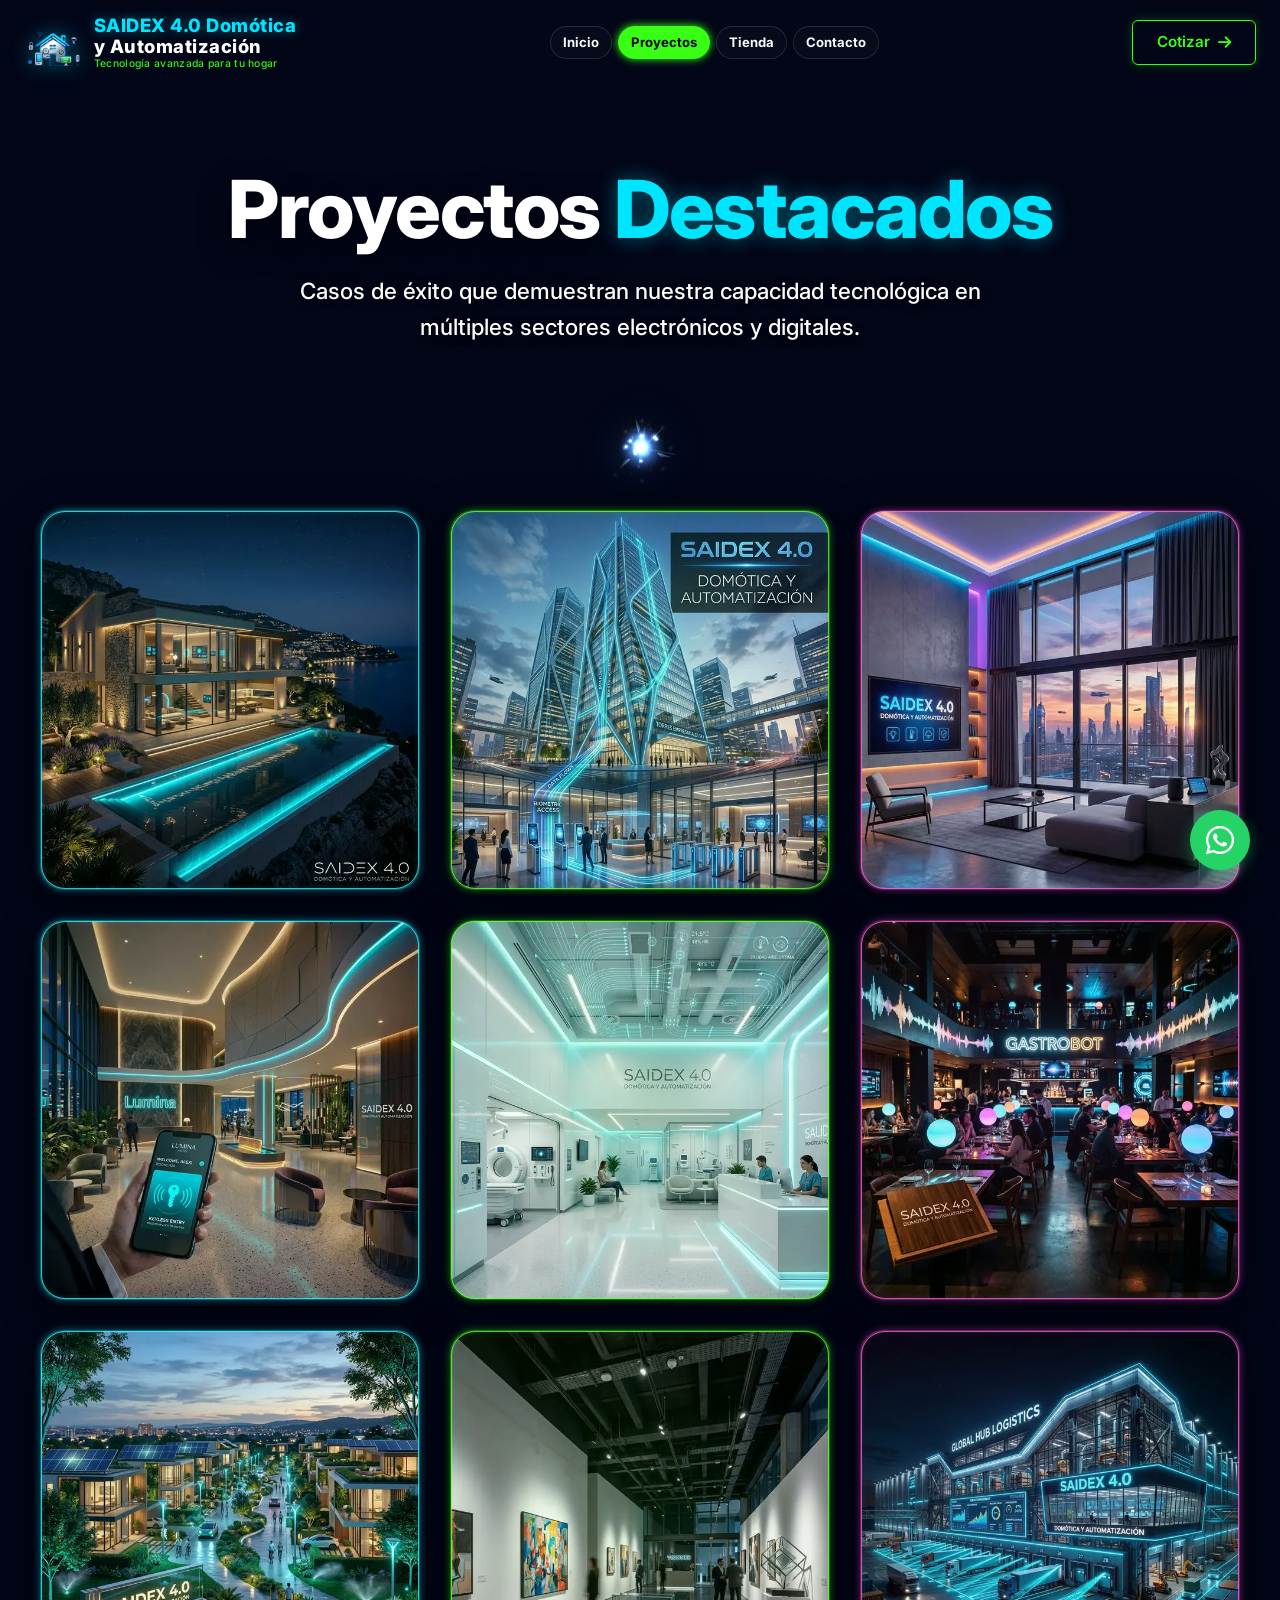
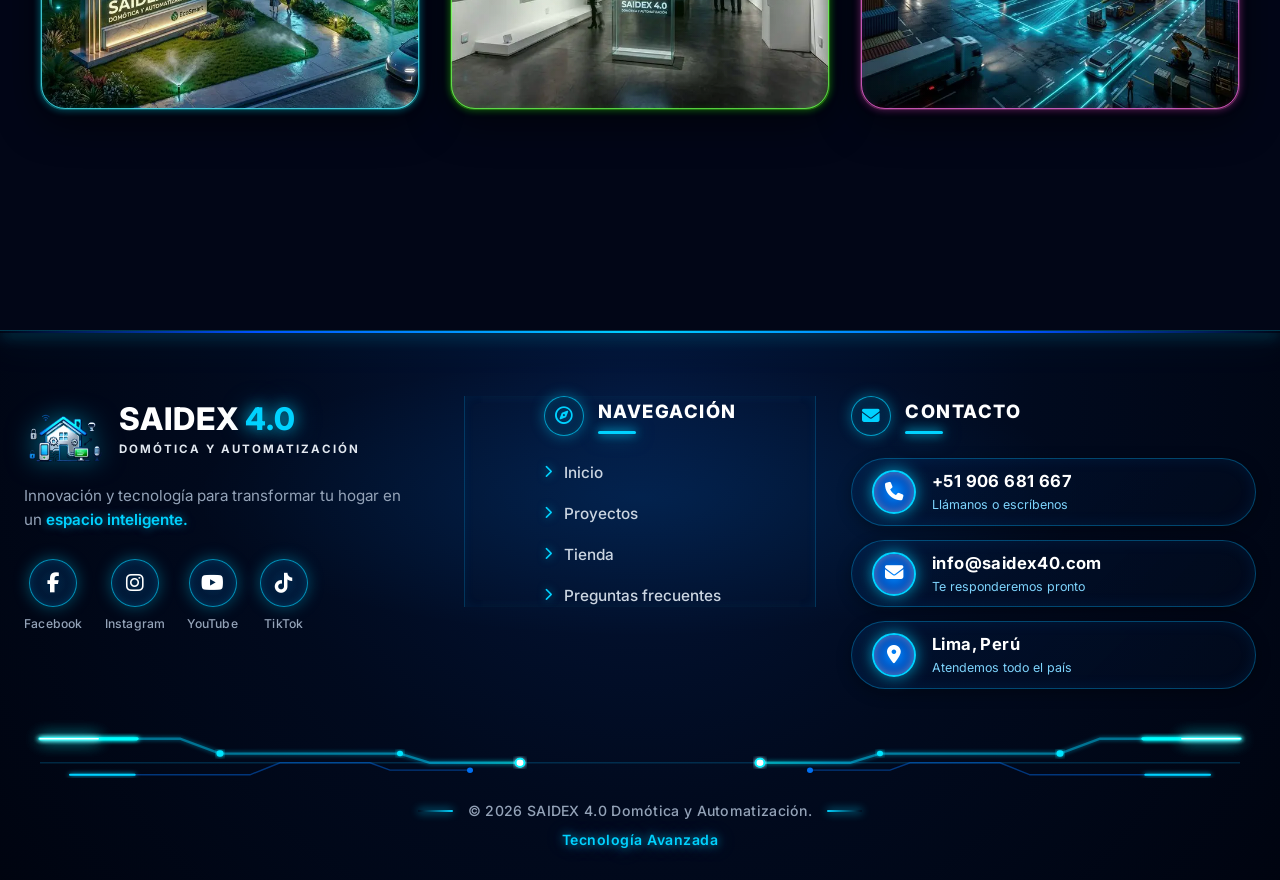
==== proyectos.html @ 1870b535 "fix: solucionar congelamiento de cursor y tarjetas, preservar efecto electrico en moviles y optimiza" ====
<!DOCTYPE html>
<html lang="es">

<head>
    <meta charset="UTF-8">
    <meta name="viewport" content="width=device-width, initial-scale=1.0">
    <title>Proyectos - SAIDEX 4.0</title>
    <link rel="preconnect" href="https://fonts.googleapis.com">
    <link rel="preconnect" href="https://fonts.gstatic.com" crossorigin>
    <link href="https://fonts.googleapis.com/css2?family=Inter:wght@300;400;500;600;700;800&display=swap"
        rel="stylesheet">
    <link rel="stylesheet" href="https://cdnjs.cloudflare.com/ajax/libs/font-awesome/6.4.0/css/all.min.css">
    <link rel="stylesheet" href="css/style.css">
    <link rel="stylesheet" href="css/electric-effect.css">
    <!-- Metadatos de Seguridad -->
    <meta http-equiv="X-Content-Type-Options" content="nosniff">
    <meta name="referrer" content="strict-origin-when-cross-origin">
    <!-- Icono de Pestaña (Favicon) -->
    <link rel="icon" type="image/png" href="assets/logo.webp">
    <style>
    :root {
        --brand-cyan: #00E5FF;
        --brand-orange: #F97316;
        --dark-bg: #020617;
        --glass-blur: blur(12px);
    }

    .bg-dark-primary {
        background-color: #020617;
        color: #FFFFFF;
    }

    .neon-text {
        color: var(--brand-cyan);
        text-shadow: 0 0 20px rgba(0, 229, 255, 0.4);
    }

    /* Projects Layout */
    .projects-grid {
        display: grid;
        grid-template-columns: repeat(auto-fit, minmax(320px, 1fr));
        gap: 30px;
        max-width: 1200px;
        margin: 60px auto 100px;
    }

    .project-card {
        position: relative;
        border-radius: 24px;
        overflow: hidden;
        aspect-ratio: 1/1;
        box-shadow: 0 10px 40px rgba(0, 0, 0, 0.6);
        border: 1px solid rgba(0, 229, 255, 0.1);
        cursor: pointer;
        background: #000;
    }

    .project-img {
        width: 100%;
        height: 100%;
        object-fit: cover;
    }

    .glass-overlay {
        position: absolute;
        bottom: 0;
        left: 0;
        width: 100%;
        height: 100%;
        padding: 40px 25px 30px;
        background: linear-gradient(to top,
                rgba(2, 6, 23, 1) 0%,
                rgba(2, 6, 23, 0.9) 30%,
                rgba(2, 6, 23, 0.5) 60%,
                transparent 100%);
        backdrop-filter: blur(10px);
        -webkit-backdrop-filter: blur(10px);
        display: flex;
        flex-direction: column;
        justify-content: flex-end;
        /* Oculto y fuera de pantalla en reposo para cero consumo de GPU */
        transform: translate3d(0, 101%, 0);
        opacity: 0;
        visibility: hidden;
        pointer-events: none;
        transition: transform 0.4s cubic-bezier(0.4, 0, 0.2, 1), opacity 0.3s ease, visibility 0.4s;
        will-change: transform, opacity;
        z-index: 2;
    }

    .project-card:hover .glass-overlay,
    .project-card:active .glass-overlay {
        transform: translate3d(0, 0, 0);
        opacity: 1;
        visibility: visible;
        pointer-events: auto;
    }

    .project-card:hover .project-img {
        filter: brightness(0.7);
    }

    .badge-sector {
        background: rgba(0, 229, 255, 0.1);
        color: var(--brand-cyan);
        border: 1px solid var(--brand-cyan);
        padding: 5px 14px;
        border-radius: 30px;
        font-size: 0.75rem;
        font-weight: 700;
        text-transform: uppercase;
        letter-spacing: 1px;
        margin-bottom: 12px;
        align-self: flex-start;
    }

    .project-content h3 {
        font-size: 1.6rem;
        font-weight: 800;
        color: #FFF;
        margin-bottom: 10px;
    }

    .project-content p {
        font-size: 0.95rem;
        line-height: 1.6;
        color: #CBD5E1;
        margin-bottom: 20px;
        display: -webkit-box;
        -webkit-line-clamp: 4;
        line-clamp: 4;
        -webkit-box-orient: vertical;
        overflow: hidden;
    }

    .tech-meta {
        display: flex;
        align-items: center;
        gap: 10px;
        color: var(--brand-cyan);
        font-size: 0.85rem;
        font-weight: 600;
    }

    .tech-meta i {
        font-size: 1.1rem;
    }

    /* Unified Pill Footer Container */
    .footer-pill {
        background-color: #000000;
        background-image: url("data:image/svg+xml,%3Csvg xmlns='http://www.w3.org/2000/svg' width='100' height='100' viewBox='0 0 100 100'%3E%3Cg stroke='%2300e5ff' stroke-opacity='0.08'%3E%3Cpath d='M0 20h20v20M20 0v20M50 50h20v20M70 40v10M90 90h10M90 80v10M10 90v10M0 90h10' fill='none'/%3E%3C/g%3E%3C/svg%3E");
        border-radius: 40px;
        padding: 80px 60px;
        margin: 0 auto;
        max-width: 1200px;
        display: grid;
        grid-template-columns: 1.5fr 1fr 1fr;
        gap: 50px;
        border: 1px solid rgba(255, 255, 255, 0.05);
        box-shadow: 0 40px 100px rgba(0, 0, 0, 1), inset 0 0 40px rgba(0, 229, 255, 0.02);
        position: relative;
        overflow: hidden;
    }

    .hero-title {
        font-size: clamp(2.2rem, 10vw, 5rem);
        line-height: 1.1;
        margin-bottom: 20px;
    }

    @media (max-width: 768px) {
        .projects-grid {
            grid-template-columns: 1fr;
        }

        .hero-title {
            font-size: 2.8rem !important;
        }

        .glass-overlay {
            transform: translateY(103%);
            padding: 30px 20px;
            background: linear-gradient(to top, rgba(2, 6, 23, 1) 0%, rgba(2, 6, 23, 0.9) 80%, transparent 100%);
        }
    }

    @media (max-width: 480px) {
        .hero-title {
            font-size: 2rem !important;
        }
    }

    .hero-proyectos-ai {
        position: relative;
        padding: 160px 0 100px;
        text-align: center;
        background-image: url('assets/proyectos_hero_ai.webp');
        background-size: cover;
        background-position: center;
        background-attachment: fixed;
        min-height: 450px;
        display: flex;
        align-items: center;
        justify-content: center;
    }

    .hero-overlay-dark {
        position: absolute;
        top: 0;
        left: 0;
        width: 100%;
        height: 100%;
        background: linear-gradient(to bottom, rgba(2, 6, 23, 0.8) 0%, rgba(2, 6, 23, 0.5) 50%, rgba(2, 6, 23, 0.9) 100%);
        z-index: 1;
    }

    .relative-z {
        position: relative;
        z-index: 2;
    }

    .bg-proyectos {
        background-color: #020617;
        background-image: url('assets/proyectos_hero_ai.webp');
        background-size: cover;
        background-position: center;
        background-attachment: fixed;
    }

    @media (max-width: 992px), (pointer: coarse) {
        .hero-proyectos-ai,
        .bg-proyectos {
            background-attachment: scroll !important;
        }
    }
</style>
</head>

<body class="bg-proyectos">
    <!-- Filtros SVG de Rayos Eléctricos 3D de Alto Rendimiento (Optimizados para 60-120 fps) -->
    <svg id="electric-svg-defs" class="electric-svg-container" aria-hidden="true">
        <defs>
            <filter id="turbulent-1" color-interpolation-filters="sRGB" x="-10%" y="-10%" width="120%" height="120%">
                <feTurbulence type="turbulence" baseFrequency="0.018" numOctaves="1" result="noise1" seed="1" />
                <feOffset in="noise1" dx="0" dy="0" result="offsetNoise1">
                    <animate attributeName="dy" values="400; 0" dur="4s" repeatCount="indefinite" calcMode="linear" />
                </feOffset>
                <feTurbulence type="turbulence" baseFrequency="0.018" numOctaves="1" result="noise2" seed="2" />
                <feOffset in="noise2" dx="0" dy="0" result="offsetNoise2">
                    <animate attributeName="dx" values="280; 0" dur="4s" repeatCount="indefinite" calcMode="linear" />
                </feOffset>
                <feBlend in="offsetNoise1" in2="offsetNoise2" mode="color-dodge" result="combinedNoise" />
                <feDisplacementMap in="SourceGraphic" in2="combinedNoise" scale="4" xChannelSelector="R"
                    yChannelSelector="B" />
            </filter>

            <filter id="turbulent-2" color-interpolation-filters="sRGB" x="-10%" y="-10%" width="120%" height="120%">
                <feTurbulence type="turbulence" baseFrequency="0.018" numOctaves="1" result="noise1" seed="3" />
                <feOffset in="noise1" dx="0" dy="0" result="offsetNoise1">
                    <animate attributeName="dy" values="360; 0" dur="4.5s" repeatCount="indefinite" calcMode="linear" />
                </feOffset>
                <feTurbulence type="turbulence" baseFrequency="0.018" numOctaves="1" result="noise2" seed="4" />
                <feOffset in="noise2" dx="0" dy="0" result="offsetNoise2">
                    <animate attributeName="dx" values="250; 0" dur="4.5s" repeatCount="indefinite" calcMode="linear" />
                </feOffset>
                <feBlend in="offsetNoise1" in2="offsetNoise2" mode="color-dodge" result="combinedNoise" />
                <feDisplacementMap in="SourceGraphic" in2="combinedNoise" scale="4" xChannelSelector="R"
                    yChannelSelector="B" />
            </filter>

            <filter id="turbulent-3" color-interpolation-filters="sRGB" x="-10%" y="-10%" width="120%" height="120%">
                <feTurbulence type="turbulence" baseFrequency="0.018" numOctaves="1" result="noise1" seed="5" />
                <feOffset in="noise1" dx="0" dy="0" result="offsetNoise1">
                    <animate attributeName="dy" values="380; 0" dur="4.2s" repeatCount="indefinite" calcMode="linear" />
                </feOffset>
                <feTurbulence type="turbulence" baseFrequency="0.018" numOctaves="1" result="noise2" seed="6" />
                <feOffset in="noise2" dx="0" dy="0" result="offsetNoise2">
                    <animate attributeName="dx" values="260; 0" dur="4.2s" repeatCount="indefinite" calcMode="linear" />
                </feOffset>
                <feBlend in="offsetNoise1" in2="offsetNoise2" mode="color-dodge" result="combinedNoise" />
                <feDisplacementMap in="SourceGraphic" in2="combinedNoise" scale="4" xChannelSelector="R"
                    yChannelSelector="B" />
            </filter>
        </defs>
    </svg>
    <!-- Navegación de Cabecera -->
    <header class="navbar">
        <div class="container nav-container">
            <a href="index.html" class="logo">
                <img src="assets/logo.webp" alt="SAIDEX 4.0" class="logo-img">
                <div class="logo-text">
                    <span class="company-name brand-highlight">SAIDEX 4.0 Domótica</span>
                    <span class="company-name">y Automatización</span>
                    <span class="company-tagline">Tecnología avanzada para tu hogar</span>
                </div>
            </a>
            <nav class="nav-links" id="navLinks">
                <a href="index.html" class="nav-item">Inicio</a>
                <a href="proyectos.html" class="nav-item active">Proyectos</a>
                <a href="tienda.html" class="nav-item">Tienda</a>
                <a href="#contacto" class="nav-item">Contacto</a>

                <!-- Acciones exclusivas para dispositivos móviles -->
                <div class="nav-actions-mobile">
                    <a href="index.html#cotizar" class="btn btn-primary">Cotizar <i
                            class="fa-solid fa-arrow-right"></i></a>
                </div>
            </nav>

            <div class="nav-actions">
                <a href="index.html#cotizar" class="btn btn-primary">Cotizar <i class="fa-solid fa-arrow-right"></i></a>
            </div>

            <div class="menu-toggle" id="mobileMenu">
                <span></span>
                <span></span>
                <span></span>
            </div>
        </div>
    </header>

    <main>
        <section class="hero-proyectos-ai">
            <div class="hero-overlay-dark"></div>
            <div class="container relative-z">
                <h1 class="hero-title"
                    style="font-size: 5rem; font-weight: 800; color: #FFF; margin-bottom: 20px; letter-spacing: -1.5px; text-shadow: 0 10px 30px rgba(0,0,0,0.5);">
                    Proyectos <span class="neon-text">Destacados</span></h1>
                <p
                    style="font-size: 1.4rem; color: #FFFFFF; max-width: 700px; margin: 0 auto; line-height: 1.6; font-weight: 500; text-shadow: 0 2px 10px rgba(0,0,0,0.8);">
                    Casos de éxito que demuestran nuestra capacidad tecnológica en múltiples sectores electrónicos y
                    digitales.
                </p>
            </div>
        </section>

        <section style="padding-bottom: 120px;">
            <div class="container">
                <div class="projects-grid">
                    <!-- Proyecto 1: Residencial Prime -->
                    <article class="project-card electric-cyan">
                        <div class="electric-fx-frame" aria-hidden="true">
                            <div class="electric-inner">
                                <div class="electric-border-layer">
                                    <div class="electric-card-main"></div>
                                </div>
                                <div class="electric-glow-1"></div>
                                <div class="electric-glow-2"></div>
                            </div>
                            <div class="electric-overlay"></div>
                            <div class="electric-bg-glow"></div>
                        </div>
                        <div class="project-card-inner">
                            <img src="assets/proyecto1.webp" alt="Villa Mediterránea 450m2" class="project-img">
                            <div class="glass-overlay">
                                <div class="project-content">
                                    <span class="badge-sector">Residencial Prime</span>
                                    <h3>Villa Mediterránea 450m²</h3>
                                    <p>Acondicionamos esta residencia completa con iluminación ambiental oculta, control
                                        perimetral por cámaras IA y una sala de cine Atmos controlada enteramente
                                        mediante
                                        iPads de pared.</p>
                                    <div class="tech-meta">
                                        <i class="fa-solid fa-microchip"></i> <span>KNX + Control4</span>
                                    </div>
                                </div>
                            </div>
                        </div>
                    </article>

                    <!-- Proyecto 2: Corporativo -->
                    <article class="project-card electric-green">
                        <div class="electric-fx-frame" aria-hidden="true">
                            <div class="electric-inner">
                                <div class="electric-border-layer">
                                    <div class="electric-card-main"></div>
                                </div>
                                <div class="electric-glow-1"></div>
                                <div class="electric-glow-2"></div>
                            </div>
                            <div class="electric-overlay"></div>
                            <div class="electric-bg-glow"></div>
                        </div>
                        <div class="project-card-inner">
                            <img src="assets/proyecto2.webp" alt="Torres Empresariales Sky" class="project-img">
                            <div class="glass-overlay">
                                <div class="project-content">
                                    <span class="badge-sector">Corporativo</span>
                                    <h3>Torres Empresariales Sky</h3>
                                    <p>Modernización de accesos para 500 empleados utilizando biometría facial, sumado a
                                        automatización de luces por presencia en pasillos que redujo los costos
                                        eléctricos
                                        en un 35%.</p>
                                    <div class="tech-meta">
                                        <i class="fa-solid fa-microchip"></i> <span>Z-Wave + IA</span>
                                    </div>
                                </div>
                            </div>
                        </div>
                    </article>

                    <!-- Proyecto 3: Departamentos -->
                    <article class="project-card electric-magenta">
                        <div class="electric-fx-frame" aria-hidden="true">
                            <div class="electric-inner">
                                <div class="electric-border-layer">
                                    <div class="electric-card-main"></div>
                                </div>
                                <div class="electric-glow-1"></div>
                                <div class="electric-glow-2"></div>
                            </div>
                            <div class="electric-overlay"></div>
                            <div class="electric-bg-glow"></div>
                        </div>
                        <div class="project-card-inner">
                            <img src="assets/proyecto3.webp" alt="Penthouse Smart Loft" class="project-img">
                            <div class="glass-overlay">
                                <div class="project-content">
                                    <span class="badge-sector">Departamentos</span>
                                    <h3>Penthouse Smart Loft</h3>
                                    <p>Diseño minimalista donde las cortinas motorizadas interactúan con la entrada de
                                        luz
                                        solar, y el control de clima por zonas asegura temperatura perfecta comandado
                                        enteramente por voz.</p>
                                    <div class="tech-meta">
                                        <i class="fa-solid fa-microchip"></i> <span>Wi-Fi + Alexa EcoSystem</span>
                                    </div>
                                </div>
                            </div>
                        </div>
                    </article>

                    <!-- Proyecto 4: Hospitalidad -->
                    <article class="project-card electric-cyan">
                        <div class="electric-fx-frame" aria-hidden="true">
                            <div class="electric-inner">
                                <div class="electric-border-layer">
                                    <div class="electric-card-main"></div>
                                </div>
                                <div class="electric-glow-1"></div>
                                <div class="electric-glow-2"></div>
                            </div>
                            <div class="electric-overlay"></div>
                            <div class="electric-bg-glow"></div>
                        </div>
                        <div class="project-card-inner">
                            <img src="assets/proyecto4.webp" alt="Hotel Boutique Lumina" class="project-img">
                            <div class="glass-overlay">
                                <div class="project-content">
                                    <span class="badge-sector">Hospitalidad</span>
                                    <h3>Hotel Boutique "Lumina"</h3>
                                    <p>Experiencia de huésped 100% sin contacto. Check-in automatizado, apertura de
                                        puertas
                                        con smartphone y habitaciones que ajustan luz y clima automáticamente al
                                        ingresar.
                                    </p>
                                    <div class="tech-meta">
                                        <i class="fa-solid fa-microchip"></i> <span>Zigbee + PMS Integration</span>
                                    </div>
                                </div>
                            </div>
                        </div>
                    </article>

                    <!-- Proyecto 5: Salud -->
                    <article class="project-card electric-green">
                        <div class="electric-fx-frame" aria-hidden="true">
                            <div class="electric-inner">
                                <div class="electric-border-layer">
                                    <div class="electric-card-main"></div>
                                </div>
                                <div class="electric-glow-1"></div>
                                <div class="electric-glow-2"></div>
                            </div>
                            <div class="electric-overlay"></div>
                            <div class="electric-bg-glow"></div>
                        </div>
                        <div class="project-card-inner">
                            <img src="assets/proyecto5.webp" alt="Clínica Salud 2.0" class="project-img">
                            <div class="glass-overlay">
                                <div class="project-content">
                                    <span class="badge-sector">Salud</span>
                                    <h3>Clínica "Salud 2.0"</h3>
                                    <p>Control estricto de climatización y filtrado de aire en quirófanos. Iluminación
                                        circadiana en zonas de recuperación para mejorar el bienestar de los pacientes.
                                    </p>
                                    <div class="tech-meta">
                                        <i class="fa-solid fa-microchip"></i> <span>KNX + HVAC Control</span>
                                    </div>
                                </div>
                            </div>
                        </div>
                    </article>

                    <!-- Proyecto 6: Comercial -->
                    <article class="project-card electric-magenta">
                        <div class="electric-fx-frame" aria-hidden="true">
                            <div class="electric-inner">
                                <div class="electric-border-layer">
                                    <div class="electric-card-main"></div>
                                </div>
                                <div class="electric-glow-1"></div>
                                <div class="electric-glow-2"></div>
                            </div>
                            <div class="electric-overlay"></div>
                            <div class="electric-bg-glow"></div>
                        </div>
                        <div class="project-card-inner">
                            <img src="assets/proyecto6.webp" alt="Restaurante GastroBot" class="project-img">
                            <div class="glass-overlay">
                                <div class="project-content">
                                    <span class="badge-sector">Comercial</span>
                                    <h3>Restaurante "GastroBot"</h3>
                                    <p>Transiciones automáticas de escenas de iluminación (comida, tarde, cena) y
                                        gestión de
                                        audio multizona inteligente que se adapta al nivel de ruido ambiente del local.
                                    </p>
                                    <div class="tech-meta">
                                        <i class="fa-solid fa-microchip"></i> <span>Control4 + Dante Audio</span>
                                    </div>
                                </div>
                            </div>
                        </div>
                    </article>

                    <!-- Proyecto 7: Urbanización -->
                    <article class="project-card electric-cyan">
                        <div class="electric-fx-frame" aria-hidden="true">
                            <div class="electric-inner">
                                <div class="electric-border-layer">
                                    <div class="electric-card-main"></div>
                                </div>
                                <div class="electric-glow-1"></div>
                                <div class="electric-glow-2"></div>
                            </div>
                            <div class="electric-overlay"></div>
                            <div class="electric-bg-glow"></div>
                        </div>
                        <div class="project-card-inner">
                            <img src="assets/proyecto7.webp" alt="Complejo EcoSmart" class="project-img">
                            <div class="glass-overlay">
                                <div class="project-content">
                                    <span class="badge-sector">Urbanización</span>
                                    <h3>Complejo "EcoSmart"</h3>
                                    <p>Automatización de áreas comunes. Riego inteligente basado en pronósticos
                                        meteorológicos, iluminación vial adaptativa y seguridad perimetral unificada.
                                    </p>
                                    <div class="tech-meta">
                                        <i class="fa-solid fa-microchip"></i> <span>LoRaWAN + Weather API</span>
                                    </div>
                                </div>
                            </div>
                        </div>
                    </article>

                    <!-- Proyecto 8: Cultura -->
                    <article class="project-card electric-green">
                        <div class="electric-fx-frame" aria-hidden="true">
                            <div class="electric-inner">
                                <div class="electric-border-layer">
                                    <div class="electric-card-main"></div>
                                </div>
                                <div class="electric-glow-1"></div>
                                <div class="electric-glow-2"></div>
                            </div>
                            <div class="electric-overlay"></div>
                            <div class="electric-bg-glow"></div>
                        </div>
                        <div class="project-card-inner">
                            <img src="assets/proyecto8.webp" alt="Galería Visiones" class="project-img">
                            <div class="glass-overlay">
                                <div class="project-content">
                                    <span class="badge-sector">Cultura</span>
                                    <h3>Galería de Arte "Visiones"</h3>
                                    <p>Iluminación de precisión con control de Espectro UV para preservación de obras,
                                        sensores de humedad relativos integrados y sistema de alarmas de triple
                                        verificación.</p>
                                    <div class="tech-meta">
                                        <i class="fa-solid fa-microchip"></i> <span>DALI-2 + Sensores IoT</span>
                                    </div>
                                </div>
                            </div>
                        </div>
                    </article>

                    <!-- Proyecto 9: Industrial -->
                    <article class="project-card electric-magenta">
                        <div class="electric-fx-frame" aria-hidden="true">
                            <div class="electric-inner">
                                <div class="electric-border-layer">
                                    <div class="electric-card-main"></div>
                                </div>
                                <div class="electric-glow-1"></div>
                                <div class="electric-glow-2"></div>
                            </div>
                            <div class="electric-overlay"></div>
                            <div class="electric-bg-glow"></div>
                        </div>
                        <div class="project-card-inner">
                            <img src="assets/proyecto9.webp" alt="Global Hub Hub" class="project-img">
                            <div class="glass-overlay">
                                <div class="project-content">
                                    <span class="badge-sector">Industrial</span>
                                    <h3>Global Hub Logistics</h3>
                                    <p>Monitoreo energético en tiempo real de naves industriales, control de portones
                                        automáticos de alto tránsito y gestión de iluminación por sectores de ocupación.
                                    </p>
                                    <div class="tech-meta">
                                        <i class="fa-solid fa-microchip"></i> <span>Modbus + BMS Custom</span>
                                    </div>
                                </div>
                            </div>
                        </div>
                    </article>
                </div>
            </div>
        </section>
    </main>

    <!-- Pie de Página Cibernético Futurista (SAIDEX 4.0) -->
    <footer class="footer" id="contacto">
        <!-- Resplandor de Iluminación Ambiental -->
        <div class="footer-ambient-glow" aria-hidden="true"></div>

        <div class="container" style="position: relative; z-index: 2;">
            <div class="footer-grid-cyber">
                <!-- Columna 1: Marca y Redes Sociales -->
                <div class="footer-col-cyber col-brand">
                    <a href="index.html" class="footer-brand-wrap">
                        <img src="assets/logo.webp" alt="SAIDEX 4.0 Logo" class="footer-logo-img">
                        <div class="footer-brand-text">
                            <span class="footer-brand-title">SAIDEX <span class="cyan-num">4.0</span></span>
                            <span class="footer-brand-sub">DOMÓTICA Y AUTOMATIZACIÓN</span>
                        </div>
                    </a>
                    <p class="footer-tagline">
                        Innovación y tecnología para transformar tu hogar en un <span class="highlight-cyan">espacio
                            inteligente.</span>
                    </p>
                    <div class="footer-social-row">
                        <div class="footer-social-item">
                            <a href="https://www.facebook.com/share/1DKk2KMXqo/" target="_blank"
                                rel="noopener noreferrer" class="footer-social-btn" aria-label="Facebook">
                                <i class="fa-brands fa-facebook-f"></i>
                            </a>
                            <span class="footer-social-label">Facebook</span>
                        </div>
                        <div class="footer-social-item">
                            <a href="https://www.instagram.com/capri4431?igsh=cWtvcjdqN3Vhbjgz" target="_blank"
                                rel="noopener noreferrer" class="footer-social-btn" aria-label="Instagram">
                                <i class="fa-brands fa-instagram"></i>
                            </a>
                            <span class="footer-social-label">Instagram</span>
                        </div>
                        <div class="footer-social-item">
                            <a href="https://youtube.com/@jesusronaldocesararellanas5388/community?si=2w9Oj341CV9DP4Bu"
                                target="_blank" rel="noopener noreferrer" class="footer-social-btn"
                                aria-label="YouTube">
                                <i class="fa-brands fa-youtube"></i>
                            </a>
                            <span class="footer-social-label">YouTube</span>
                        </div>
                        <div class="footer-social-item">
                            <a href="https://www.tiktok.com/@arellanasanchez2006" target="_blank"
                                rel="noopener noreferrer" class="footer-social-btn" aria-label="TikTok">
                                <i class="fa-brands fa-tiktok"></i>
                            </a>
                            <span class="footer-social-label">TikTok</span>
                        </div>
                    </div>
                </div>

                <!-- Column 2: Navegación -->
                <div class="footer-col-cyber col-nav">
                    <div class="footer-nav-block">
                        <div class="footer-header-cyber">
                            <div class="footer-header-badge" aria-hidden="true">
                                <i class="fa-regular fa-compass"></i>
                            </div>
                            <div class="footer-header-text">
                                <h4>NAVEGACIÓN</h4>
                                <div class="footer-header-bar"></div>
                            </div>
                        </div>
                        <ul class="footer-nav-list">
                            <li><a href="index.html"><i class="fa-solid fa-chevron-right"></i> Inicio</a></li>
                            <li><a href="proyectos.html"><i class="fa-solid fa-chevron-right"></i> Proyectos</a></li>
                            <li><a href="tienda.html"><i class="fa-solid fa-chevron-right"></i> Tienda</a></li>
                            <li><a href="#faq"><i class="fa-solid fa-chevron-right"></i> Preguntas frecuentes</a></li>
                        </ul>
                    </div>
                </div>

                <!-- Column 3: Contacto -->
                <div class="footer-col-cyber col-contact">
                    <div class="footer-contact-block">
                        <div class="footer-header-cyber">
                            <div class="footer-header-badge" aria-hidden="true">
                                <i class="fa-solid fa-envelope"></i>
                            </div>
                            <div class="footer-header-text">
                                <h4>CONTACTO</h4>
                                <div class="footer-header-bar"></div>
                            </div>
                        </div>
                        <div class="footer-contact-cards">
                            <a href="https://wa.me/51906681667" target="_blank" rel="noopener noreferrer"
                                class="contact-pill-card">
                                <div class="contact-pill-orb">
                                    <i class="fa-solid fa-phone"></i>
                                </div>
                                <div class="contact-pill-info">
                                    <span class="contact-pill-primary">+51 906 681 667</span>
                                    <span class="contact-pill-sub">Llámanos o escríbenos</span>
                                </div>
                            </a>
                            <a href="mailto:info@saidex40.com" class="contact-pill-card">
                                <div class="contact-pill-orb">
                                    <i class="fa-solid fa-envelope"></i>
                                </div>
                                <div class="contact-pill-info">
                                    <span class="contact-pill-primary">info@saidex40.com</span>
                                    <span class="contact-pill-sub">Te responderemos pronto</span>
                                </div>
                            </a>
                            <div class="contact-pill-card">
                                <div class="contact-pill-orb">
                                    <i class="fa-solid fa-location-dot"></i>
                                </div>
                                <div class="contact-pill-info">
                                    <span class="contact-pill-primary">Lima, Perú</span>
                                    <span class="contact-pill-sub">Atendemos todo el país</span>
                                </div>
                            </div>
                        </div>
                    </div>
                </div>
            </div>

            <!-- Placa de Circuito Cibernético Inferior y Derechos Reservados -->
            <div class="footer-bottom-cyber">
                <div class="footer-circuit-divider" aria-hidden="true">
                    <svg viewBox="0 0 1200 65" class="footer-circuit-svg" preserveAspectRatio="none">
                        <defs>
                            <linearGradient id="cyberTraceGradLeft" x1="0%" y1="0%" x2="100%" y2="0%">
                                <stop offset="0%" stop-color="#0051ff" stop-opacity="0" />
                                <stop offset="20%" stop-color="#00d2ff" stop-opacity="0.8" />
                                <stop offset="85%" stop-color="#00d2ff" stop-opacity="1" />
                                <stop offset="100%" stop-color="#00ffff" stop-opacity="1" />
                            </linearGradient>
                            <linearGradient id="cyberTraceGradRight" x1="100%" y1="0%" x2="0%" y2="0%">
                                <stop offset="0%" stop-color="#0051ff" stop-opacity="0" />
                                <stop offset="20%" stop-color="#00d2ff" stop-opacity="0.8" />
                                <stop offset="85%" stop-color="#00d2ff" stop-opacity="1" />
                                <stop offset="100%" stop-color="#00ffff" stop-opacity="1" />
                            </linearGradient>
                            <filter id="cyberCircuitGlow" x="-20%" y="-20%" width="140%" height="140%">
                                <feGaussianBlur stdDeviation="2.5" result="coloredBlur" />
                                <feMerge>
                                    <feMergeNode in="coloredBlur" />
                                    <feMergeNode in="SourceGraphic" />
                                </feMerge>
                            </filter>
                        </defs>

                        <!-- Línea de trazo sutil de fondo -->
                        <line x1="0" y1="42" x2="1200" y2="42" stroke="rgba(0, 180, 255, 0.2)" stroke-width="1.5" />

                        <!-- Trazo de Circuito Izquierdo 1 (Base escalonada superior) -->
                        <path class="circuit-trace-base" d="M 0,16 L 140,16 L 180,32 L 360,32 L 390,42 L 480,42"
                            fill="none" stroke="url(#cyberTraceGradLeft)" stroke-width="2.5"
                            filter="url(#cyberCircuitGlow)" opacity="0.6" />

                        <!-- Trazo Izquierdo 1 (Animación de haz de pulso de 0,16 a 480,42) -->
                        <path class="circuit-pulse-beam" d="M 0,16 L 140,16 L 180,32 L 360,32 L 390,42 L 480,42"
                            fill="none" stroke="#00ffff" stroke-width="3" filter="url(#cyberCircuitGlow)"
                            pathLength="1000" />
                        <path class="circuit-pulse-core" d="M 0,16 L 140,16 L 180,32 L 360,32 L 390,42 L 480,42"
                            fill="none" pathLength="1000" />

                        <!-- Trazo Izquierdo 1 (Segundo pulso continuo) -->
                        <path class="circuit-pulse-beam beam-delay"
                            d="M 0,16 L 140,16 L 180,32 L 360,32 L 390,42 L 480,42" fill="none" stroke="#00ffff"
                            stroke-width="3" filter="url(#cyberCircuitGlow)" pathLength="1000" />
                        <path class="circuit-pulse-core beam-delay"
                            d="M 0,16 L 140,16 L 180,32 L 360,32 L 390,42 L 480,42" fill="none" pathLength="1000" />

                        <!-- Trazo Izquierdo 2 (Base escalonada inferior y pulso) -->
                        <path class="circuit-trace-base" d="M 30,55 L 210,55 L 240,42 L 330,42 L 350,50 L 430,50"
                            fill="none" stroke="#0070f3" stroke-width="1.5" stroke-opacity="0.45" />
                        <path class="circuit-pulse-sub" d="M 30,55 L 210,55 L 240,42 L 330,42 L 350,50 L 430,50"
                            fill="none" stroke="#00d2ff" stroke-width="2" filter="url(#cyberCircuitGlow)"
                            pathLength="1000" />

                        <!-- Nodos de circuitos izquierdos -->
                        <circle class="circuit-node-joint" cx="180" cy="32" r="3.5" fill="#00e5ff"
                            filter="url(#cyberCircuitGlow)" />
                        <circle class="circuit-node-joint" cx="360" cy="32" r="3" fill="#00e5ff"
                            filter="url(#cyberCircuitGlow)" />
                        <circle class="circuit-node-terminal" cx="480" cy="42" r="4.5" fill="#ffffff" stroke="#00e5ff"
                            stroke-width="2" filter="url(#cyberCircuitGlow)" />
                        <circle class="circuit-node-halo" cx="480" cy="42" r="4.5" fill="none" stroke="#00ffff" />
                        <circle class="circuit-node-joint" cx="430" cy="50" r="3" fill="#0070f3" />

                        <!-- Línea de puente central -->
                        <line class="circuit-bridge-active" x1="480" y1="42" x2="720" y2="42" stroke="#00d2ff"
                            stroke-width="2" stroke-dasharray="8,6" stroke-opacity="0.75"
                            filter="url(#cyberCircuitGlow)" />

                        <!-- Trazo de Circuito Derecho 1 (Base escalonada superior) -->
                        <path class="circuit-trace-base" d="M 1200,16 L 1060,16 L 1020,32 L 840,32 L 810,42 L 720,42"
                            fill="none" stroke="url(#cyberTraceGradRight)" stroke-width="2.5"
                            filter="url(#cyberCircuitGlow)" opacity="0.6" />

                        <!-- Trazo Derecho 1 (Animación de haz de pulso de 1200,16 a 720,42 SIMULTÁNEAMENTE) -->
                        <path class="circuit-pulse-beam" d="M 1200,16 L 1060,16 L 1020,32 L 840,32 L 810,42 L 720,42"
                            fill="none" stroke="#00ffff" stroke-width="3" filter="url(#cyberCircuitGlow)"
                            pathLength="1000" />
                        <path class="circuit-pulse-core" d="M 1200,16 L 1060,16 L 1020,32 L 840,32 L 810,42 L 720,42"
                            fill="none" pathLength="1000" />

                        <!-- Trazo Derecho 1 (Segundo pulso continuo) -->
                        <path class="circuit-pulse-beam beam-delay"
                            d="M 1200,16 L 1060,16 L 1020,32 L 840,32 L 810,42 L 720,42" fill="none" stroke="#00ffff"
                            stroke-width="3" filter="url(#cyberCircuitGlow)" pathLength="1000" />
                        <path class="circuit-pulse-core beam-delay"
                            d="M 1200,16 L 1060,16 L 1020,32 L 840,32 L 810,42 L 720,42" fill="none"
                            pathLength="1000" />

                        <!-- Trazo Derecho 2 (Base escalonada inferior y pulso) -->
                        <path class="circuit-trace-base" d="M 1170,55 L 990,55 L 960,42 L 870,42 L 850,50 L 770,50"
                            fill="none" stroke="#0070f3" stroke-width="1.5" stroke-opacity="0.45" />
                        <path class="circuit-pulse-sub" d="M 1170,55 L 990,55 L 960,42 L 870,42 L 850,50 L 770,50"
                            fill="none" stroke="#00d2ff" stroke-width="2" filter="url(#cyberCircuitGlow)"
                            pathLength="1000" />

                        <!-- Nodos de circuitos derechos -->
                        <circle class="circuit-node-joint" cx="1020" cy="32" r="3.5" fill="#00e5ff"
                            filter="url(#cyberCircuitGlow)" />
                        <circle class="circuit-node-joint" cx="840" cy="32" r="3" fill="#00e5ff"
                            filter="url(#cyberCircuitGlow)" />
                        <circle class="circuit-node-terminal" cx="720" cy="42" r="4.5" fill="#ffffff" stroke="#00e5ff"
                            stroke-width="2" filter="url(#cyberCircuitGlow)" />
                        <circle class="circuit-node-halo" cx="720" cy="42" r="4.5" fill="none" stroke="#00ffff" />
                        <circle class="circuit-node-joint" cx="770" cy="50" r="3" fill="#0070f3" />
                    </svg>
                </div>

                <div class="footer-copyright-wrap">
                    <div class="footer-copyright-row">
                        <span class="footer-bracket-bar" aria-hidden="true"></span>
                        <p class="footer-copyright-text">&copy; 2026 SAIDEX 4.0 Domótica y Automatización.</p>
                        <span class="footer-bracket-bar right" aria-hidden="true"></span>
                    </div>
                    <p class="footer-tech-tag">Tecnología Avanzada</p>
                </div>
            </div>
        </div>
    </footer>

    <!-- Botón Flotante de WhatsApp -->
    <a href="https://wa.me/51906681667" class="whatsapp-float" target="_blank" rel="noopener noreferrer">
        <i class="fa-brands fa-whatsapp"></i>
    </a>
    <script src="js/script.js"></script>
    <script src="js/electric-effect.js"></script>
    <script src="js/beast-cursor.js"></script>
</body>

</html>
---- css/style.css ----
/* 
  Variables del Tema 
*/
:root {
  /* Colores */
  --bg-dark-primary: #020617;
  /* Azul muy oscuro para cabecera y pie de página */
  --bg-dark-secondary: #0F172A;
  /* Tono más claro para hero y estadísticas */
  --bg-dark-surface: #1E293B;
  /* Para tarjetas u opciones oscuras */

  --bg-light: #F8FAFC;
  /* Fondo blanco o gris claro para secciones */
  --bg-white: #FFFFFF;

  --brand-orange: #F97316;
  --brand-orange-hover: #EA580C;

  --brand-blue-accent: #38BDF8;
  /* Texto de acento neón azul claro */
  --brand-blue-secondary: #0EA5E9;
  --brand-cyan: #00E5FF;
  --neon-green: #39FF14;
  --neon-green-glow: rgba(57, 255, 20, 0.5);
  --menu-blue: #87CEEB;
  --menu-blue-glow: rgba(135, 206, 235, 0.5);

  /* Colores de Texto */
  --text-white: #F8FAFC;
  --text-dark: #0F172A;
  --text-gray-light: #94A3B8;
  /* Gris para fondos oscuros */
  --text-gray-dark: #475569;
  /* Gris para fondos claros */

  /* Estructura y Espaciado */
  --container-max: 1280px;
  --section-padding: 80px 20px;

  /* Tipografía */
  --font-primary: 'Inter', sans-serif;

  /* Efectos y Sombras */
  --shadow-sm: 0 1px 2px 0 rgb(0 0 0 / 0.05);
  --shadow-md: 0 4px 6px -1px rgb(0 0 0 / 0.1), 0 2px 4px -2px rgb(0 0 0 / 0.1);
  --shadow-lg: 0 10px 15px -3px rgb(0 0 0 / 0.1), 0 4px 6px -4px rgb(0 0 0 / 0.1);
}

/* 
  Reinicio y Estilos Base
*/
* {
  margin: 0;
  padding: 0;
  box-sizing: border-box;
}

html {
  scroll-behavior: smooth;
  overflow-x: clip;
  -webkit-overflow-scrolling: touch;
}

body {
  font-family: var(--font-primary);
  background-color: var(--bg-dark-secondary);
  color: var(--text-white);
  line-height: 1.5;
  -webkit-font-smoothing: antialiased;
  overflow-x: clip;
  max-width: 100vw;
  -webkit-overflow-scrolling: touch;
}


body.no-scroll {
  overflow: hidden !important;
  height: 100vh;
}

/* 
  MARCO DE ANIMACIÓN - PERSONALIZADO
*/
@keyframes fluidFadeInUp {
  0% {
    opacity: 0;
    transform: translateY(24px) scale(0.97);
  }

  100% {
    opacity: 1;
    transform: translateY(0) scale(1);
  }
}

@keyframes bounceIn {
  0% {
    opacity: 0;
    transform: translateY(28px) scale(0.96);
  }

  60% {
    opacity: 1;
    transform: translateY(-3px) scale(1.01);
  }

  100% {
    opacity: 1;
    transform: translateY(0) scale(1);
  }
}

/* Secuencia de Entrada del Hero - Se reproduce al finalizar el preloader */
@keyframes heroEntranceReveal {
  0% {
    opacity: 0;
    transform: translateY(36px) scale(0.96);
    filter: blur(5px);
  }

  60% {
    opacity: 1;
    transform: translateY(-4px) scale(1.01);
    filter: blur(0px);
  }

  100% {
    opacity: 1;
    transform: translateY(0) scale(1);
    filter: blur(0px);
  }
}

/* Estado por defecto: en espera visible mientras el preloader está activo */
.saidex-preloader:not(.is-loaded) ~ main .hero .animate-bounce-in,
body:not(.site-loaded) .saidex-preloader ~ main .hero .animate-bounce-in {
  opacity: 0;
  transform: translateY(36px);
  will-change: transform, opacity, filter;
  animation: none !important;
}

/* Disparado tan pronto termina el preloader o en páginas directas */
.hero .animate-bounce-in {
  opacity: 0;
  transform: translateY(36px);
  will-change: transform, opacity, filter;
  animation: heroEntranceReveal 0.9s cubic-bezier(0.16, 1, 0.3, 1) forwards;
}

body.site-loaded .hero .animate-bounce-in,
.saidex-preloader.is-loaded ~ main .hero .animate-bounce-in {
  animation: heroEntranceReveal 0.9s cubic-bezier(0.16, 1, 0.3, 1) forwards;
}

.hero .delay-1,
body.site-loaded .hero .delay-1,
.saidex-preloader.is-loaded ~ main .hero .delay-1 {
  animation-delay: 0.08s;
}

.hero .delay-2,
body.site-loaded .hero .delay-2,
.saidex-preloader.is-loaded ~ main .hero .delay-2 {
  animation-delay: 0.22s;
}

.hero .delay-3,
body.site-loaded .hero .delay-3,
.saidex-preloader.is-loaded ~ main .hero .delay-3 {
  animation-delay: 0.38s;
}

.hero .delay-4,
body.site-loaded .hero .delay-4,
.saidex-preloader.is-loaded ~ main .hero .delay-4 {
  animation-delay: 0.54s;
}

/* Cascada Escalonada para Tarjetas de Características */
body.site-loaded .hero-features-grid .hero-feature-card:nth-child(1),
.saidex-preloader.is-loaded~main .hero-features-grid .hero-feature-card:nth-child(1) {
  animation: heroCardCascade 0.8s cubic-bezier(0.16, 1, 0.3, 1) 0.48s forwards;
}

body.site-loaded .hero-features-grid .hero-feature-card:nth-child(2),
.saidex-preloader.is-loaded~main .hero-features-grid .hero-feature-card:nth-child(2) {
  animation: heroCardCascade 0.8s cubic-bezier(0.16, 1, 0.3, 1) 0.60s forwards;
}

body.site-loaded .hero-features-grid .hero-feature-card:nth-child(3),
.saidex-preloader.is-loaded~main .hero-features-grid .hero-feature-card:nth-child(3) {
  animation: heroCardCascade 0.8s cubic-bezier(0.16, 1, 0.3, 1) 0.72s forwards;
}

@keyframes heroCardCascade {
  0% {
    opacity: 0;
    transform: translateY(28px) scale(0.92);
  }

  60% {
    opacity: 1;
    transform: translateY(-4px) scale(1.02);
  }

  100% {
    opacity: 1;
    transform: translateY(0) scale(1);
  }
}

/* Alternativa para animate-bounce-in independiente */
.animate-bounce-in:not(.hero *) {
  opacity: 0;
  animation: bounceIn 0.85s cubic-bezier(0.16, 1, 0.3, 1) forwards;
  will-change: transform, opacity;
}

.scroll-bounce {
  opacity: 0;
  transform: translateY(25px);
  transition: opacity 0.75s cubic-bezier(0.16, 1, 0.3, 1), transform 0.75s cubic-bezier(0.16, 1, 0.3, 1);
  will-change: transform, opacity;
}

.scroll-bounce.is-visible {
  opacity: 1;
  transform: translateY(0);
}

/* Efecto Zoom del Carrusel */
@keyframes slideZoom {
  from {
    transform: scale(1);
  }

  to {
    transform: scale(1.15);
  }
}

.container {
  width: 100%;
  max-width: var(--container-max);
  margin: 0 auto;
  padding: 0 24px;
}

a {
  text-decoration: none;
  color: inherit;
}

ul {
  list-style: none;
}

img {
  max-width: 100%;
  display: block;
}

/* 
  Buttons 
*/
.btn {
  display: inline-flex;
  align-items: center;
  justify-content: center;
  gap: 8px;
  padding: 10px 24px;
  font-size: 0.95rem;
  font-weight: 600;
  border-radius: 6px;
  cursor: pointer;
  border: 1px solid transparent;
}

.btn-primary {
  background-color: var(--brand-orange);
  color: #fff;
}

.btn-primary:hover {
  background-color: var(--brand-orange-hover);
  box-shadow: 0 4px 14px rgba(249, 115, 22, 0.4);
}

.btn-outline {
  background-color: transparent;
  color: var(--text-white);
  border-color: rgba(255, 255, 255, 0.2);
}

.btn-outline:hover {
  background-color: rgba(255, 255, 255, 0.05);
  border-color: var(--text-white);
}

.btn-cyan {
  background-color: #00E5FF;
  color: #020617;
  border-color: transparent;
  font-weight: 700;
}

.btn-cyan:hover {
  background-color: #00B8D4;
  box-shadow: 0 4px 14px rgba(0, 229, 255, 0.5);
  color: #020617;
}

/* 
  Cabecera y Barra de Navegación 
*/
.navbar {
  position: fixed;
  top: 0;
  width: 100%;
  background-color: transparent;
  min-height: 80px;
  backdrop-filter: none;
  border-bottom: 1px solid transparent;
  z-index: 2000;
  /* Capa superior sobre cualquier elemento superpuesto */
  padding: 15px 0;
  transition: all 0.4s cubic-bezier(0.4, 0, 0.2, 1);
}

.navbar.scrolled {
  background-color: rgba(2, 6, 23, 0.95);
  backdrop-filter: blur(12px);
  padding: 10px 0;
  border-bottom: 1px solid rgba(0, 229, 255, 0.1);
  box-shadow: 0 4px 20px rgba(0, 0, 0, 0.4);
}



.nav-container {
  display: flex;
  align-items: center;
  justify-content: space-between;
  width: 100%;
}

/* Jerarquía de Logotipo */
.logo {
  display: flex;
  align-items: center;
  gap: 12px;
  text-decoration: none;
  min-width: fit-content;
}

.logo-img {
  height: 50px;
  width: auto;
  object-fit: contain;
  filter: drop-shadow(0 0 10px rgba(0, 229, 255, 0.4));
}

.logo-text {
  display: flex;
  flex-direction: column;
  justify-content: center;
  line-height: 1.15;
}

.logo-text .company-name {
  color: #FFF;
  font-size: 1.15rem;
  font-weight: 800;
  letter-spacing: 0.5px;
}

.logo-text .company-name.brand-highlight {
  color: #00E5FF;
  text-shadow: 0 0 12px rgba(0, 229, 255, 0.45);
}

.logo-text .company-sub {
  color: #E2E8F0;
  font-size: 0.78rem;
  font-weight: 600;
  letter-spacing: 0.2px;
  margin-top: 1px;
}

.logo-text .company-tagline {
  color: var(--neon-green);
  font-size: 0.65rem;
  font-weight: 500;
  letter-spacing: 0.3px;
  margin-top: 1px;
  opacity: 0.95;
}



/* Enlaces de Navegación */
.nav-links {
  display: flex;
  align-items: center;
  gap: 6px;
  flex: 1;
  justify-content: center;
  /* Centrar el menú en el espacio disponible */
}

.nav-item {
  color: var(--text-white);
  font-size: 0.82rem;
  font-weight: 700;
  position: relative;
  padding: 6px 12px;
  border: 1px solid rgba(255, 255, 255, 0.12);
  border-radius: 50px;
  /* Estilo píldora ergonómico tipo UI moderna */
  text-decoration: none;
  background: rgba(255, 255, 255, 0.02);
  display: flex;
  align-items: center;
  justify-content: center;
  white-space: nowrap;
}

.nav-item:hover,
.nav-item.active {
  color: var(--bg-dark-primary) !important;
  border-color: var(--neon-green) !important;
  box-shadow: 0 0 12px var(--neon-green-glow);
  background: var(--neon-green) !important;
}

.nav-item.active {
  background: var(--neon-green);
  color: var(--bg-dark-primary) !important;
  border-color: var(--neon-green);
  box-shadow: 0 0 8px var(--neon-green);
}

/* Remover subrayado anterior */
.nav-item.active::after {
  display: none !important;
}

.dropdown-icon {
  font-size: 0.7rem;
  margin-left: 6px;
}

.nav-item a {
  color: inherit;
  text-decoration: none;
  display: flex;
  align-items: center;
  gap: 6px;
  line-height: 1;
}

.nav-item:hover .dropdown-icon {
  color: var(--bg-dark-primary);
}

/* Acciones de Navegación - Contornos Verde Neón */
.nav-actions {
  display: flex;
  align-items: center;
  gap: 15px;
}

.btn-primary {
  background: transparent !important;
  border: 1px solid var(--neon-green) !important;
  color: var(--neon-green) !important;
  box-shadow: 0 0 10px rgba(57, 255, 20, 0.2);
}

.btn-primary:hover {
  background: var(--neon-green) !important;
  color: #000 !important;
  box-shadow: 0 0 20px var(--neon-green-glow);
}

.btn-outline {
  border: 1px solid rgba(255, 255, 255, 0.2) !important;
  color: #FFF !important;
}

.btn-outline:hover {
  border-color: var(--neon-green) !important;
  color: var(--neon-green) !important;
  box-shadow: 0 0 15px var(--neon-green-glow);
}

/* Acciones de Navegación - Versión específica para móviles (oculta en escritorio) */
.nav-actions-mobile {
  display: none !important;
}

/* Menú Desplegable (Mega Menu) */
.has-dropdown {
  position: relative;
}

.mega-menu {
  position: absolute;
  top: 100%;
  left: 50%;
  transform: translateX(-50%) translateY(10px);
  background-color: var(--bg-dark-surface);
  border: 1px solid rgba(255, 255, 255, 0.1);
  border-radius: 8px;
  padding: 24px;
  width: max-content;
  opacity: 0;
  visibility: hidden;
  box-shadow: var(--shadow-lg);
  margin-top: 10px;
}

.has-dropdown:hover .mega-menu {
  opacity: 1;
  visibility: visible;
}

.mega-menu-content {
  display: flex;
  gap: 48px;
}

.mega-col h3 {
  font-size: 0.95rem;
  color: var(--text-white);
  margin-bottom: 16px;
  padding-bottom: 8px;
  border-bottom: 1px solid rgba(255, 255, 255, 0.1);
}

.mega-col ul {
  display: flex;
  flex-direction: column;
  gap: 12px;
}

.mega-col a {
  color: var(--text-gray-light);
  font-size: 0.85rem;
}

.mega-col a:hover {
  color: var(--brand-blue-accent);
}

/* Acciones de Navegación */
.nav-actions {
  display: flex;
  align-items: center;
  gap: 16px;
}

/* Botón Hamburguesa Accesible y Responsivo */
.menu-toggle {
  display: none;
  width: 44px;
  height: 44px;
  min-width: 44px;
  min-height: 44px;
  align-items: center;
  justify-content: center;
  background: rgba(255, 255, 255, 0.05);
  border: 1px solid rgba(255, 255, 255, 0.15);
  border-radius: 10px;
  cursor: pointer;
  z-index: 3100;
  padding: 0;
  position: relative;
  transition: all 0.25s ease;
}

.menu-toggle:hover {
  border-color: #00E5FF;
  box-shadow: 0 0 15px rgba(0, 229, 255, 0.3);
}

.menu-toggle span {
  display: block;
  width: 22px;
  height: 2px;
  background: #00E5FF;
  border-radius: 2px;
  transition: all 0.3s cubic-bezier(0.4, 0, 0.2, 1);
  box-shadow: 0 0 6px rgba(0, 229, 255, 0.6);
  position: absolute;
}

.menu-toggle span:nth-child(1) {
  transform: translateY(-7px);
}

.menu-toggle span:nth-child(2) {
  transform: translateY(0);
}

.menu-toggle span:nth-child(3) {
  transform: translateY(7px);
}

.menu-toggle.active span:nth-child(1) {
  transform: rotate(45deg);
  background: var(--neon-green);
  box-shadow: 0 0 8px var(--neon-green-glow);
}

.menu-toggle.active span:nth-child(2) {
  opacity: 0;
  transform: translateX(-10px);
}

.menu-toggle.active span:nth-child(3) {
  transform: rotate(-45deg);
  background: var(--neon-green);
  box-shadow: 0 0 8px var(--neon-green-glow);
}

@media (max-width: 900px) {
  .menu-toggle {
    display: flex;
  }

  .nav-links {
    position: fixed;
    top: 0;
    right: -100%;
    width: 85%;
    /* Ligeramente más ancho para mejor visualización */
    height: 100vh;
    background: rgba(15, 23, 42, 0.98);
    backdrop-filter: blur(15px);
    display: flex;
    flex-direction: column;
    align-items: center;
    /* CENTRAR ELEMENTOS */
    justify-content: center;
    /* CENTRAR VERTICALMENTE */
    padding: 60px 20px;
    transition: all 0.5s cubic-bezier(0.4, 0, 0.2, 1);
    z-index: 2500;
  }

  .nav-links.mobile-active {
    right: 0;
    box-shadow: -10px 0 30px rgba(0, 0, 0, 0.5);
  }

  .nav-item {
    width: 100%;
    margin: 10px 0;
    text-align: center;
    justify-content: center;
  }

  .has-dropdown {
    width: 100%;
    display: flex;
    flex-direction: column;
    align-items: center;
  }

  .nav-actions {
    display: none !important;
  }

  .nav-actions-mobile {
    display: flex !important;
    flex-direction: column;
    gap: 15px;
    margin-top: 30px;
    width: 100%;
  }
}

/* 
  ==========================================================================
  SECCIÓN HERO - HOGAR INTELIGENTE CINEMATOGRÁFICO CON COMPOSICIÓN DE TELÉFONO FLOTANTE
  ==========================================================================
*/
.hero {
  position: relative;
  min-height: 100vh;
  display: flex;
  align-items: center;
  padding-top: 150px;
  padding-bottom: 70px;
  background-color: #020617;
  background-image: url('../assets/hero.webp');
  background-size: cover;
  background-position: center right;
  background-repeat: no-repeat;
  overflow: hidden;
}

/* Degradado Oscuro Cinemático (Oscuro a la izquierda, casa despejada a la derecha) */
.hero-overlay-cinematic {
  position: absolute;
  inset: 0;
  background:
    linear-gradient(to right,
      rgba(2, 6, 23, 0.98) 0%,
      rgba(2, 6, 23, 0.92) 32%,
      rgba(2, 6, 23, 0.70) 50%,
      rgba(2, 6, 23, 0.25) 70%,
      rgba(2, 6, 23, 0.05) 100%),
    linear-gradient(to bottom,
      rgba(2, 6, 23, 0.65) 0%,
      transparent 22%,
      transparent 76%,
      rgba(2, 6, 23, 0.95) 100%);
  pointer-events: none;
  z-index: 1;
}

/* Lienzo Canvas de Partículas */
.particle-canvas {
  position: absolute;
  top: 0;
  left: 0;
  width: 100%;
  height: 100%;
  z-index: 2;
  pointer-events: none;
}

.hero-container {
  display: grid;
  grid-template-columns: minmax(0, 58%) minmax(0, 42%);
  align-items: center;
  position: relative;
  z-index: 3;
  width: 100%;
  min-height: calc(100vh - 170px);
}

.hero-content {
  position: relative;
  z-index: 4;
  max-width: 660px;
  padding: 20px 0;
}

/* Insignia Superior Tipo Píldora */
.hero-tag {
  display: inline-flex;
  align-items: center;
  gap: 8px;
  padding: 7px 18px;
  border-radius: 50px;
  background: rgba(0, 229, 255, 0.08);
  border: 1px solid rgba(0, 229, 255, 0.35);
  color: #00E5FF;
  font-size: 0.85rem;
  font-weight: 700;
  letter-spacing: 0.5px;
  margin-bottom: 22px;
  backdrop-filter: blur(10px);
  -webkit-backdrop-filter: blur(10px);
  box-shadow: 0 0 20px rgba(0, 229, 255, 0.15);
}

.hero-tag i {
  font-size: 0.95rem;
  color: #00E5FF;
}

.hero-title {
  font-size: clamp(2.4rem, 4.8vw, 4.2rem);
  font-weight: 800;
  line-height: 1.12;
  margin-bottom: 18px;
  color: #FFFFFF;
  letter-spacing: -0.02em;
  text-shadow: 0 4px 20px rgba(0, 0, 0, 0.9);
}

.hero-title-light {
  font-weight: 700;
  color: #FFFFFF;
}

.text-neon-cyan {
  color: #00E5FF;
  text-shadow: 0 0 20px rgba(0, 229, 255, 0.75), 0 0 40px rgba(0, 229, 255, 0.4);
}

.hero-subtitle {
  font-size: clamp(1rem, 1.8vw, 1.25rem);
  color: #CBD5E1;
  line-height: 1.6;
  margin-bottom: 28px;
  max-width: 580px;
  font-weight: 400;
  text-shadow: 0 2px 10px rgba(0, 0, 0, 0.8);
}

/* ========================================================
   HERO FEATURES - 3 CARDS IN A SINGLE HORIZONTAL ROW
   ======================================================== */
.hero-features-grid {
  display: flex !important;
  flex-direction: row !important;
  align-items: stretch !important;
  justify-content: flex-start;
  gap: 16px;
  margin-bottom: 30px;
  width: 100%;
  max-width: 480px;
  flex-wrap: nowrap !important;
}

.hero-feature-card {
  flex: 1 1 0px !important;
  min-width: 0 !important;
  max-width: 150px;
  min-height: 98px;
  background: rgba(10, 25, 47, 0.72) !important;
  backdrop-filter: blur(14px) !important;
  -webkit-backdrop-filter: blur(14px) !important;
  border: 1px solid rgba(0, 229, 255, 0.28) !important;
  border-radius: 14px !important;
  padding: 14px 10px !important;
  display: flex !important;
  flex-direction: column !important;
  align-items: center !important;
  justify-content: center !important;
  gap: 8px !important;
  text-align: center !important;
  cursor: pointer;
  position: relative;
  isolation: isolate;
  box-shadow: 0 8px 24px rgba(0, 0, 0, 0.45), inset 0 1px 0 rgba(255, 255, 255, 0.08);
  transition: transform 0.28s cubic-bezier(0.16, 1, 0.3, 1),
              background 0.28s ease,
              border-color 0.28s ease,
              box-shadow 0.28s ease;
}

.hero-feature-card .feature-icon-wrapper {
  display: flex !important;
  align-items: center !important;
  justify-content: center !important;
  font-size: 1.55rem !important;
  color: #00E5FF !important;
  filter: drop-shadow(0 0 10px rgba(0, 229, 255, 0.65)) !important;
  line-height: 1;
  transition: transform 0.28s ease, filter 0.28s ease, color 0.28s ease;
  pointer-events: none;
}

.hero-feature-card span {
  font-size: 0.88rem !important;
  font-weight: 600 !important;
  color: #FFFFFF !important;
  letter-spacing: -0.01em;
  white-space: nowrap !important;
  line-height: 1.2;
  text-align: center;
  transition: color 0.28s ease, text-shadow 0.28s ease;
  pointer-events: none;
}

/* Estado Hover */
.hero-feature-card:hover {
  transform: translateY(-5px) scale(1.02) !important;
  background: rgba(14, 34, 61, 0.88) !important;
  border-color: rgba(0, 229, 255, 0.75) !important;
  box-shadow: 0 14px 32px rgba(0, 0, 0, 0.55), 0 0 24px rgba(0, 229, 255, 0.4) !important;
}

.hero-feature-card:hover .feature-icon-wrapper {
  transform: scale(1.15) !important;
  filter: drop-shadow(0 0 15px #00E5FF) !important;
}

.hero-feature-card:hover span {
  color: #FFFFFF !important;
  text-shadow: 0 0 12px rgba(0, 229, 255, 0.9) !important;
}

/* 
   MANO FLOTANTE INDEPENDIENTE + SMARTPHONE
   (Posicionado en la esquina inferior derecha de la escena del hero)
*/
.saidex-preloader:not(.is-loaded) ~ main .hero-floating-device,
body:not(.site-loaded) .saidex-preloader ~ main .hero-floating-device {
  opacity: 0;
  transform: translateY(40px) scale(0.95);
  animation: none !important;
}

.hero-floating-device {
  position: absolute;
  right: clamp(2%, 4vw, 7%);
  bottom: clamp(0px, 1.5vh, 25px);
  width: clamp(340px, 28vw, 480px);
  max-width: 480px;
  z-index: 3;
  pointer-events: auto;
  animation: heroPhoneEntrance 1s cubic-bezier(0.16, 1, 0.3, 1) 0.35s forwards;
}

body.site-loaded .hero-floating-device,
.saidex-preloader.is-loaded ~ main .hero-floating-device {
  animation: heroPhoneEntrance 1s cubic-bezier(0.16, 1, 0.3, 1) 0.35s forwards;
}

.floating-phone-wrapper {
  position: relative;
  display: block;
  width: 100%;
  border-radius: 40px;
  overflow: hidden;
  animation: heroFloatGentle 6s ease-in-out infinite alternate;
  cursor: pointer;
  transition: transform 0.4s cubic-bezier(0.16, 1, 0.3, 1), filter 0.4s ease;
}

.floating-phone-img {
  width: 100%;
  height: auto;
  display: block;
  object-fit: contain;
  filter: drop-shadow(0 20px 45px rgba(0, 0, 0, 0.85)) drop-shadow(0 0 30px rgba(0, 229, 255, 0.3));
  transition: transform 0.4s cubic-bezier(0.16, 1, 0.3, 1), filter 0.4s ease;
}

/* Barrido de Luz Tecnológica al Pasar el Cursor */
.floating-phone-wrapper::after {
  content: '';
  position: absolute;
  top: -50%;
  left: -130%;
  width: 70%;
  height: 200%;
  background: linear-gradient(115deg,
      transparent 20%,
      rgba(255, 255, 255, 0.2) 40%,
      rgba(255, 255, 255, 0.75) 50%,
      rgba(0, 229, 255, 0.5) 60%,
      transparent 80%);
  transform: rotate(20deg);
  pointer-events: none;
  opacity: 0;
  z-index: 5;
}

@media (hover: hover) and (pointer: fine) {
  .floating-phone-wrapper:hover {
    transform: translateY(-6px) scale(1.02);
  }

  .floating-phone-wrapper:hover .floating-phone-img {
    filter: drop-shadow(0 25px 55px rgba(0, 0, 0, 0.9)) drop-shadow(0 0 45px rgba(0, 229, 255, 0.55));
  }

  .floating-phone-wrapper:hover::after {
    opacity: 1;
    animation: lightSweep 0.65s cubic-bezier(0.16, 1, 0.3, 1) forwards;
  }
}

@keyframes lightSweep {
  0% {
    left: -130%;
    opacity: 0;
  }

  20% {
    opacity: 1;
  }

  80% {
    opacity: 1;
  }

  100% {
    left: 180%;
    opacity: 0;
  }
}

@keyframes heroFloatGentle {
  0% {
    transform: translateY(0);
  }

  100% {
    transform: translateY(-6px);
  }
}

@keyframes heroPhoneEntrance {
  0% {
    opacity: 0;
    transform: translateY(30px) scale(0.96);
  }

  100% {
    opacity: 1;
    transform: translateY(0) scale(1);
  }
}

/* Tablets (768px - 1199px): escala reducida del teléfono flotante */
@media (min-width: 768px) and (max-width: 1199px) {
  .hero-floating-device {
    width: clamp(230px, 22vw, 300px);
    right: 2%;
    bottom: 15px;
    opacity: 0.9;
  }
}

@media (max-width: 950px) {
  .hero-floating-device {
    display: none !important;
  }
}

/* Pantallas Móviles (<= 767px): Teléfono oculto para un hero vertical limpio */
@media (max-width: 767px) {
  .hero-floating-device {
    display: none !important;
  }

  .hero {
    padding-top: 130px;
    padding-bottom: 50px;
    background-position: 70% center;
  }

  .hero-overlay-cinematic {
    background: linear-gradient(to bottom,
        rgba(2, 6, 23, 0.95) 0%,
        rgba(2, 6, 23, 0.88) 50%,
        rgba(2, 6, 23, 0.96) 100%);
  }

  .hero-container {
    grid-template-columns: 1fr;
    text-align: center;
  }

  .hero-content {
    margin: 0 auto;
    text-align: center;
  }

  .hero-tag {
    margin-left: auto;
    margin-right: auto;
  }

  .hero-features-grid {
    display: flex !important;
    flex-direction: row !important;
    flex-wrap: nowrap !important;
    justify-content: center !important;
    gap: 10px !important;
    width: 100% !important;
    max-width: 440px !important;
    margin-left: auto !important;
    margin-right: auto !important;
    margin-bottom: 24px !important;
  }

  .hero-feature-card {
    min-width: 0 !important;
    min-height: 82px !important;
    padding: 10px 6px !important;
    border-radius: 12px !important;
    gap: 6px !important;
  }

  .hero-feature-card .feature-icon-wrapper {
    font-size: 1.3rem !important;
  }

  .hero-feature-card span {
    font-size: 0.78rem !important;
  }

  .hero-actions {
    justify-content: center;
    flex-direction: column;
    width: 100%;
    max-width: 320px;
    margin-left: auto;
    margin-right: auto;
  }

  .hero-actions .btn {
    width: 100%;
  }

  .hero-trust-bar {
    flex-direction: column;
    text-align: center;
    gap: 12px;
    margin-left: auto;
    margin-right: auto;
  }
}

@media (prefers-reduced-motion: reduce) {

  .floating-phone-wrapper,
  .hero-floating-device {
    animation: none !important;
  }
}

/* Barra de Confianza Premium del Hero */
.hero-trust-bar {
  display: flex;
  align-items: center;
  background: rgba(15, 23, 42, 0.6);
  backdrop-filter: blur(12px);
  -webkit-backdrop-filter: blur(12px);
  border: 1px solid rgba(255, 255, 255, 0.1);
  border-radius: 12px;
  padding: 10px 20px;
  gap: 15px;
  margin-top: 25px;
  width: fit-content;
  box-shadow: 0 10px 30px rgba(0, 0, 0, 0.3), inset 0 1px 1px rgba(255, 255, 255, 0.1);
  flex-wrap: wrap;
  transition: transform 0.3s ease, border-color 0.3s ease, box-shadow 0.3s ease;
}

.hero-trust-bar:hover {
  border-color: rgba(0, 229, 255, 0.35);
  box-shadow: 0 15px 35px rgba(0, 0, 0, 0.45), 0 0 20px rgba(0, 229, 255, 0.15);
}

.trust-whatsapp-btn {
  display: flex;
  align-items: center;
  gap: 8px;
  background: rgba(37, 211, 102, 0.1);
  border: 1px solid rgba(37, 211, 102, 0.4);
  border-radius: 30px;
  padding: 8px 18px;
  color: #FFFFFF;
  text-decoration: none;
  font-size: 0.85rem;
  font-weight: 500;
  transition: transform 0.28s ease, background-color 0.28s ease, border-color 0.28s ease, box-shadow 0.28s ease;
  margin-left: 10px;
  box-shadow: 0 0 15px rgba(37, 211, 102, 0.15);
}

.trust-whatsapp-btn i {
  color: #25D366;
  transition: transform 0.25s ease;
}

.trust-whatsapp-btn:hover {
  background: rgba(37, 211, 102, 0.25);
  border-color: #25D366;
  box-shadow: 0 0 25px rgba(37, 211, 102, 0.5), 0 6px 18px rgba(0, 0, 0, 0.3);
  transform: translateY(-2px) scale(1.03);
  color: #FFFFFF;
}

.trust-whatsapp-btn:hover i {
  transform: scale(1.15) rotate(-6deg);
}

.trust-item {
  display: flex;
  align-items: center;
  gap: 10px;
  color: #FFFFFF;
  font-size: 0.95rem;
}

.trust-item b {
  font-weight: 700;
}

.trust-item i {
  color: #4ADE80;
  /* Verde brillante distintivo */
  font-size: 1.1rem;
}

.trust-dot {
  width: 4px;
  height: 4px;
  background: #4ADE80;
  border-radius: 50%;
  opacity: 0.6;
}

.trust-whatsapp-btn {
  display: flex;
  align-items: center;
  gap: 8px;
  background: rgba(37, 211, 102, 0.1);
  border: 1px solid rgba(37, 211, 102, 0.4);
  border-radius: 30px;
  padding: 8px 18px;
  color: #FFFFFF;
  text-decoration: none;
  font-size: 0.85rem;
  font-weight: 500;
  transition: all 0.3s cubic-bezier(0.4, 0, 0.2, 1);
  margin-left: 10px;
  box-shadow: 0 0 15px rgba(37, 211, 102, 0.15);
}

.trust-whatsapp-btn i {
  color: #25D366;
  font-size: 1.2rem;
}

.trust-whatsapp-btn:hover {
  background: #25D366;
  color: #000;
  transform: translateY(-2px);
  box-shadow: 0 5px 20px rgba(37, 211, 102, 0.4);
}

.trust-whatsapp-btn:hover i {
  color: #000;
}

@media (max-width: 768px) {
  .hero-trust-bar {
    flex-direction: column;
    align-items: flex-start;
    padding: 15px;
    width: 100%;
  }

  .trust-dot {
    display: none;
  }

  .trust-whatsapp-btn {
    margin-left: 0;
    margin-top: 5px;
    width: 100%;
    justify-content: center;
  }
}

/* 
  Sección Nosotros / Acerca de
*/
.about-section {
  padding: 100px 0;
  position: relative;
  background-color: #FFFFFF;
}

/* Decorador sutil de fondo para tema claro */
.about-section::after {
  content: '';
  position: absolute;
  top: 0;
  right: 0;
  width: 300px;
  height: 300px;
  background: radial-gradient(circle, rgba(0, 229, 255, 0.05) 0%, transparent 70%);
  z-index: 1;
}

.relative-z {
  position: relative;
  z-index: 2;
}

.about-glass-grid {
  display: grid;
  grid-template-columns: 1fr 1fr;
  gap: 30px;
}

/* 
  Modern "Sobre Nosotros" Redesign 
*/
.about-section {
  padding: 100px 0;
  background-color: #FFFFFF;
  position: relative;
  overflow: hidden;
}

.section-title-modern {
  font-size: clamp(2rem, 5vw, 3rem);
  font-weight: 800;
  text-align: center;
  margin-bottom: 60px;
  background: linear-gradient(90deg, #020617, #00E5FF);
  -webkit-background-clip: text;
  background-clip: text;
  -webkit-text-fill-color: transparent;
  display: flex;
  align-items: center;
  justify-content: center;
  gap: 15px;
}

.about-modern-grid {
  display: grid;
  grid-template-columns: repeat(3, 1fr);
  gap: 30px;
}

.about-modern-card {
  background: #FFFFFF;
  border-radius: 28px;
  padding: 40px 30px;
  text-align: center;
  transition: all 0.4s cubic-bezier(0.175, 0.885, 0.32, 1.275);
  display: flex;
  flex-direction: column;
  align-items: center;
  position: relative;
}

.about-modern-card:hover {
  transform: translateY(-10px);
}

/* Efectos de Resplandor en Tarjetas */
.card-glow-blue {
  border: 1.5px solid rgba(0, 229, 255, 0.3);
  box-shadow: 0 15px 40px rgba(0, 229, 255, 0.08);
}

.card-glow-blue:hover {
  border-color: rgba(0, 229, 255, 1);
  /* Azul neón sólido */
  box-shadow: 0 25px 60px rgba(0, 229, 255, 0.3),
    inset 0 0 15px rgba(0, 229, 255, 0.2);
}

.card-glow-cyan {
  border: 1.5px solid rgba(16, 185, 129, 0.3);
  box-shadow: 0 15px 40px rgba(16, 185, 129, 0.08);
}

.card-glow-cyan:hover {
  border-color: rgba(16, 185, 129, 1);
  /* Esmeralda neón sólida */
  box-shadow: 0 25px 60px rgba(16, 185, 129, 0.3),
    inset 0 0 15px rgba(16, 185, 129, 0.2);
}

.card-glow-green {
  border: 1.5px solid rgba(34, 197, 94, 0.3);
  box-shadow: 0 15px 40px rgba(34, 197, 94, 0.08);
}

.card-glow-green:hover {
  border-color: rgba(34, 197, 94, 1);
  /* Lima neón sólida */
  box-shadow: 0 25px 60px rgba(34, 197, 94, 0.3),
    inset 0 0 15px rgba(34, 197, 94, 0.2);
}

.about-card-icon {
  width: 120px;
  height: 120px;
  margin-bottom: 25px;
  object-fit: contain;
}

.about-card-title {
  font-size: 1.65rem;
  font-weight: 800;
  color: #0F172A;
  margin-bottom: 12px;
  line-height: 1.2;
}

.about-card-subtitle {
  font-size: 1.05rem;
  font-weight: 500;
  color: #475569;
  margin-bottom: 25px;
}

.about-card-list {
  list-style: none;
  padding: 0;
  margin: 0;
  text-align: left;
  width: 100%;
}

.about-card-list li {
  display: flex;
  align-items: flex-start;
  gap: 12px;
  color: #334155;
  font-size: 0.95rem;
  line-height: 1.5;
  margin-bottom: 18px;
}

/* Viñetas Personalizadas */
.about-card-list.bullets li::before {
  content: "•";
  color: #0F172A;
  font-weight: 900;
  font-size: 1.4rem;
  line-height: 1;
}

/* Iconos de Verificación */
.about-card-list.checks li i {
  color: #00E5FF;
  font-size: 1.3rem;
  background: rgba(0, 229, 255, 0.1);
  width: 32px;
  height: 32px;
  display: flex;
  align-items: center;
  justify-content: center;
  border-radius: 50%;
  flex-shrink: 0;
}

@media (max-width: 1024px) {
  .about-modern-grid {
    grid-template-columns: repeat(2, 1fr);
  }
}

@media (max-width: 768px) {
  .about-modern-grid {
    grid-template-columns: 1fr;
  }

  .about-modern-card {
    padding: 35px 25px;
  }
}



/* 
  Features Strip 
*/
.features-strip {
  background-color: var(--bg-dark-secondary);
  padding: 40px 0;
  border-bottom: 1px solid rgba(255, 255, 255, 0.05);
  box-shadow: var(--shadow-lg);
  position: relative;
  z-index: 10;
}

.features-container {
  display: flex;
  justify-content: space-between;
  align-items: center;
}

.feature-item {
  display: flex;
  align-items: center;
  gap: 16px;
  flex: 1;
  padding: 0 20px;
  border-right: 1px solid rgba(255, 255, 255, 0.1);
}

.feature-item:last-child {
  border-right: none;
}

.feature-icon {
  font-size: 2rem;
  color: var(--brand-blue-secondary);
  display: flex;
  align-items: center;
  justify-content: center;
  width: 50px;
  height: 50px;
  background-color: rgba(14, 165, 233, 0.1);
  border-radius: 12px;
}

.feature-text h4 {
  font-size: 1rem;
  margin-bottom: 4px;
  color: var(--text-white);
}

.feature-text p {
  font-size: 0.85rem;
  color: var(--text-gray-light);
}

/* 
  Solutions and Projects Section
*/
.bg-light {
  background-color: var(--bg-light);
}

.dark-text {
  color: var(--text-dark);
}

.solutions-projects-section {
  padding: 80px 0;
}

.main-grid {
  display: grid;
  grid-template-columns: 2.5fr 1fr;
  gap: 40px;
}

.section-header {
  margin-bottom: 30px;
  display: flex;
  align-items: center;
}

.center-title {
  justify-content: center;
  gap: 20px;
}

.space-between {
  justify-content: space-between;
}

.dots-decorator {
  color: var(--brand-blue-secondary);
  font-size: 1.5rem;
  letter-spacing: 2px;
}

.section-title {
  font-size: 2rem;
  font-weight: 700;
}

/* Tarjetas de Soluciones */
.solutions-grid {
  display: grid;
  grid-template-columns: repeat(3, 1fr);
  gap: 24px;
}

.solution-card {
  background-color: var(--bg-white);
  border-radius: 12px;
  overflow: hidden;
  box-shadow: var(--shadow-md);
  transition: var(--transition);
  border: 1px solid rgba(0, 0, 0, 0.05);
}

.solution-card:hover {
  transform: translateY(-2px);
  box-shadow: 0 10px 20px rgba(56, 189, 248, 0.4), 0 0 15px var(--brand-blue-accent);
}

/* Microanimaciones para Enlaces */
.nav-item {
  position: relative;
}

.nav-item::after {
  content: '';
  position: absolute;
  bottom: -5px;
  left: 50%;
  width: 0;
  height: 2px;
  background: var(--brand-blue-secondary);
  transition: all 0.3s ease;
  transform: translateX(-50%);
}

.nav-item:hover::after {
  width: 80%;
  box-shadow: 0 0 10px var(--brand-blue-accent);
}

/* Scroll Down Indicator */
.scroll-indicator {
  position: absolute;
  bottom: 30px;
  left: 50%;
  transform: translateX(-50%);
  display: flex;
  flex-direction: column;
  align-items: center;
  gap: 8px;
  color: var(--brand-blue-secondary);
  font-size: 0.8rem;
  font-weight: 500;
  opacity: 0.7;
  cursor: pointer;
  z-index: 10;
}

.mouse-icon {
  width: 24px;
  height: 40px;
  border: 2px solid var(--brand-blue-secondary);
  border-radius: 12px;
  position: relative;
}

.mouse-wheel {
  width: 4px;
  height: 8px;
  background: var(--brand-blue-secondary);
  border-radius: 2px;
  position: absolute;
  top: 8px;
  left: 50%;
  transform: translateX(-50%);
  animation: mouseScroll 1.5s infinite;
}

@keyframes mouseScroll {
  0% {
    transform: translate(-50%, 0);
    opacity: 1;
  }

  100% {
    transform: translate(-50%, 15px);
    opacity: 0;
  }
}


.card-image {
  position: relative;
  height: 180px;
}

.img-placeholder {
  width: 100%;
  height: 100%;
  background-color: #E2E8F0;
  background-size: cover;
  background-position: center;
}

.bg-blue-img {
  background-image: url('../assets/thumb_sistemas.webp');
}

.bg-blue-img2 {
  background-image: url('../assets/thumb_integraciones.webp');
}

.bg-blue-img3 {
  background-image: url('../assets/thumb_servicios.webp');
}

.card-icon {
  position: absolute;
  bottom: -20px;
  left: 20px;
  width: 50px;
  height: 50px;
  background-color: var(--bg-dark-primary);
  color: var(--brand-blue-secondary);
  border-radius: 50%;
  display: flex;
  align-items: center;
  justify-content: center;
  font-size: 1.2rem;
  border: 4px solid var(--bg-white);
  box-shadow: var(--shadow-sm);
}

.card-content {
  padding: 30px 20px 20px;
}

.card-content h3 {
  color: var(--text-dark);
  font-size: 1.25rem;
  margin-bottom: 16px;
}

.card-content ul {
  margin-bottom: 24px;
}

.card-content li {
  color: var(--text-gray-dark);
  font-size: 0.9rem;
  margin-bottom: 8px;
  display: flex;
  align-items: flex-start;
  gap: 8px;
}

.text-green {
  color: #10B981;
  margin-top: 4px;
}

.btn-text {
  color: var(--brand-blue-secondary);
  font-weight: 600;
  font-size: 0.95rem;
  display: inline-flex;
  align-items: center;
  gap: 8px;
}

.btn-text:hover {
  color: var(--brand-blue-accent);
}

/* Projects Column */
.btn-text-small {
  color: var(--brand-blue-secondary);
  font-size: 0.85rem;
  font-weight: 600;
}

.projects-list {
  display: flex;
  flex-direction: column;
  gap: 20px;
}

.project-mini-card {
  background-color: var(--bg-white);
  border-radius: 12px;
  overflow: hidden;
  box-shadow: var(--shadow-sm);
}

.project-img {
  height: 120px;
  position: relative;
  background-size: cover;
  background-position: center;
}

.bg-house-img {
  background-image: url('../assets/thumb_residencial.webp');
}

.bg-office-img {
  background-image: url('../assets/thumb_comercial.webp');
}

.bg-apt-img {
  background-image: url('../assets/thumb_departamento.webp');
}

.badge {
  position: absolute;
  bottom: 10px;
  left: 10px;
  background-color: rgba(2, 6, 23, 0.8);
  color: white;
  font-size: 0.7rem;
  padding: 4px 8px;
  border-radius: 4px;
  font-weight: 500;
  backdrop-filter: blur(4px);
}

.project-info {
  padding: 12px 15px;
}

.project-info h4 {
  color: var(--text-dark);
  font-size: 1rem;
  margin-bottom: 4px;
}

.project-info p {
  color: var(--text-gray-dark);
  font-size: 0.75rem;
}

/* 
  Stats Section
*/
.stats-section {
  padding: 50px 0;
  border-top: 1px solid rgba(255, 255, 255, 0.05);
  background-color: rgba(255, 255, 255, 0.05);
}

.stats-container {
  display: flex;
  justify-content: space-between;
  align-items: center;
}

.stat-item {
  display: flex;
  flex-direction: column;
  align-items: center;
  text-align: center;
}

.stat-icon {
  font-size: 2.5rem;
  margin-bottom: 12px;
}

.stat-item h3 {
  font-size: 2.5rem;
  font-weight: 800;
  margin-bottom: 4px;
}

.stat-item p {
  color: var(--text-gray-light);
  font-size: 0.9rem;
}

/* 
  CTA Banner
*/
.cta-banner {
  padding: 60px 0;
  background-color: #ffffff;
}

.cta-bg {
  border-radius: 20px;
  padding: 60px 40px;
  display: flex;
  justify-content: space-between;
  align-items: center;
  position: relative;
  overflow: hidden;
}

.cta-bg.futuristic-cta {
  background: linear-gradient(to right, rgba(2, 6, 23, 0.9) 0%, rgba(2, 6, 23, 0.7) 40%, rgba(2, 6, 23, 0) 100%), url('../assets/cta-bg-futuristic.webp') center right/cover no-repeat;
  border-radius: 12px;
  padding: 60px;
  justify-content: flex-start;
  border: 1px solid var(--neon-blue);
  box-shadow: 0 0 20px rgba(0, 229, 255, 0.3), inset 0 0 15px rgba(0, 229, 255, 0.1);
  min-height: 320px;
}

.cta-content,
.cta-actions {
  position: relative;
  z-index: 2;
}

.futuristic-cta .cta-content {
  max-width: 500px;
}

.cta-content h2 {
  font-size: 2.2rem;
  margin-bottom: 15px;
  line-height: 1.2;
  color: var(--text-white);
  font-weight: 700;
}

.cta-content p {
  color: var(--text-gray-light);
  font-size: 1.1rem;
  line-height: 1.5;
}

/* 
  Partners Strip
*/
.partners-strip {
  padding: 45px 0 55px 0;
  border-bottom: 1px solid rgba(255, 255, 255, 0.05);
  background-color: rgba(2, 6, 23, 0.6);
  backdrop-filter: blur(10px);
  overflow: hidden;
}

.text-center {
  text-align: center;
}

.partners-title {
  color: var(--text-gray-light, #94A3B8);
  font-size: 0.95rem;
  letter-spacing: 1px;
  text-transform: uppercase;
  font-weight: 600;
  margin-bottom: 28px;
}

.partners-marquee-wrapper {
  width: 100%;
  overflow: hidden;
  position: relative;
  mask-image: linear-gradient(to right, transparent 0%, black 12%, black 88%, transparent 100%);
  -webkit-mask-image: linear-gradient(to right, transparent 0%, black 12%, black 88%, transparent 100%);
}

.partners-marquee-track {
  display: flex;
  align-items: center;
  gap: 45px;
  width: max-content;
  animation: marqueeScroll 22s linear infinite;
  will-change: transform;
}

.partners-marquee-track:hover {
  animation-play-state: paused;
}

@keyframes marqueeScroll {
  from {
    transform: translate3d(0, 0, 0);
  }

  to {
    transform: translate3d(-50%, 0, 0);
  }
}

.partner-item {
  display: flex;
  align-items: center;
  justify-content: center;
  padding: 12px 24px;
  background: rgba(15, 23, 42, 0.6);
  border: 1px solid rgba(255, 255, 255, 0.08);
  border-radius: 14px;
  transition: all 0.3s cubic-bezier(0.16, 1, 0.3, 1);
}

.partner-item:hover {
  border-color: rgba(0, 229, 255, 0.4);
  box-shadow: 0 0 20px rgba(0, 229, 255, 0.2);
  transform: translateY(-3px);
}

.partner-logo-img {
  height: 40px;
  width: auto;
  object-fit: contain;
  filter: grayscale(100%) brightness(1.2);
  opacity: 0.65;
  transition: all 0.3s ease;
}

.partner-item:hover .partner-logo-img {
  filter: grayscale(0%) brightness(1);
  opacity: 1;
}

/* 
  =============================================
  CYBER FUTURISTIC FOOTER (SAIDEX 4.0)
  =============================================
*/
.footer {
  position: relative;
  background: radial-gradient(circle at 50% 15%, #03163b 0%, #010a1e 50%, #000410 100%);
  border-top: 1px solid rgba(0, 210, 255, 0.25);
  padding: 65px 0 30px;
  overflow: hidden;
  color: var(--text-white);
}

.footer::before {
  content: '';
  position: absolute;
  top: 0;
  left: 0;
  right: 0;
  height: 2px;
  background: linear-gradient(90deg, transparent 0%, #0051ff 20%, #00d2ff 50%, #0051ff 80%, transparent 100%);
  box-shadow: 0 0 15px #00d2ff, 0 0 35px rgba(0, 210, 255, 0.5);
  z-index: 2;
}

/* Ambient glow accents */
.footer-ambient-glow {
  position: absolute;
  top: 5%;
  left: 50%;
  transform: translateX(-50%);
  width: 900px;
  height: 280px;
  background: radial-gradient(ellipse at center, rgba(0, 140, 255, 0.12) 0%, transparent 70%);
  pointer-events: none;
  z-index: 0;
}

/* 3-Column Futuristic Grid (Desktop >= 1024px) */
.footer-grid-cyber {
  position: relative;
  z-index: 1;
  display: grid;
  grid-template-columns: 1.25fr 1fr 1.25fr;
  align-items: start;
  gap: 0;
  margin-bottom: 35px;
}

.footer-col-cyber {
  padding: 0 35px;
}

.footer-col-cyber.col-brand {
  padding-left: 0;
  padding-right: 35px;
  display: flex;
  flex-direction: column;
  align-items: flex-start;
}

.footer-col-cyber.col-nav {
  border-left: 1px solid rgba(0, 180, 255, 0.22);
  border-right: 1px solid rgba(0, 180, 255, 0.22);
  box-shadow: inset 1px 0 12px rgba(0, 180, 255, 0.04), inset -1px 0 12px rgba(0, 180, 255, 0.04);
  padding: 0 35px;
  display: flex;
  flex-direction: column;
  align-items: center;
}

.footer-nav-block {
  display: flex;
  flex-direction: column;
  align-items: flex-start;
  width: fit-content;
}

.footer-col-cyber.col-contact {
  padding-left: 35px;
  padding-right: 0;
  display: flex;
  flex-direction: column;
  align-items: flex-end;
}

.footer-contact-block {
  width: 100%;
  max-width: 420px;
}

/* --- COLUMN 1: BRAND IDENTITY --- */
.footer-brand-wrap {
  display: inline-flex;
  align-items: center;
  gap: 16px;
  text-decoration: none;
  margin-bottom: 20px;
}

.footer-logo-img {
  height: 68px;
  width: auto;
  object-fit: contain;
  filter: drop-shadow(0 0 12px rgba(0, 210, 255, 0.5));
  transition: transform 0.3s ease;
}

.footer-brand-wrap:hover .footer-logo-img {
  transform: scale(1.04);
}

.footer-brand-text {
  display: flex;
  flex-direction: column;
}

.footer-brand-title {
  font-size: 1.95rem;
  font-weight: 800;
  color: #FFFFFF;
  letter-spacing: 1px;
  line-height: 1.1;
  display: flex;
  align-items: baseline;
  gap: 6px;
}

.footer-brand-title .cyan-num {
  color: #00D2FF;
  text-shadow: 0 0 15px rgba(0, 210, 255, 0.8), 0 0 30px rgba(0, 210, 255, 0.4);
}

.footer-brand-sub {
  font-size: 0.72rem;
  font-weight: 700;
  letter-spacing: 2px;
  color: #E2E8F0;
  text-transform: uppercase;
  margin-top: 4px;
}

.footer-tagline {
  color: #94A3B8;
  font-size: 0.95rem;
  line-height: 1.6;
  margin-bottom: 26px;
  max-width: 380px;
}

.footer-tagline .highlight-cyan {
  color: #00D2FF;
  font-weight: 600;
  text-shadow: 0 0 10px rgba(0, 210, 255, 0.6);
}

/* Social Buttons Row */
.footer-social-row {
  display: flex;
  align-items: flex-start;
  gap: 22px;
}

.footer-social-item {
  display: flex;
  flex-direction: column;
  align-items: center;
  gap: 8px;
}

.footer-social-btn {
  width: 48px;
  height: 48px;
  border-radius: 50%;
  border: 1.5px solid rgba(0, 210, 255, 0.65);
  background: radial-gradient(circle at center, rgba(0, 150, 255, 0.2) 0%, rgba(2, 14, 40, 0.85) 100%);
  display: flex;
  align-items: center;
  justify-content: center;
  color: #FFFFFF;
  font-size: 1.25rem;
  text-decoration: none;
  box-shadow: 0 0 16px rgba(0, 210, 255, 0.35), inset 0 0 10px rgba(0, 180, 255, 0.25);
  transition: all 0.3s cubic-bezier(0.16, 1, 0.3, 1);
}

.footer-social-btn:hover {
  transform: translateY(-4px) scale(1.08);
  border-color: #00E5FF;
  color: #00E5FF;
  box-shadow: 0 0 25px rgba(0, 229, 255, 0.7), inset 0 0 15px rgba(0, 229, 255, 0.5);
}

.footer-social-label {
  font-size: 0.76rem;
  color: #94A3B8;
  font-weight: 500;
  letter-spacing: 0.2px;
}

/* --- COLUMN HEADERS (NAVEGACIÓN & CONTACTO) --- */
.footer-header-cyber {
  display: flex;
  align-items: center;
  gap: 14px;
  margin-bottom: 22px;
}

.footer-header-badge {
  width: 40px;
  height: 40px;
  border-radius: 50%;
  border: 1.5px solid rgba(0, 210, 255, 0.7);
  background: radial-gradient(circle, rgba(0, 180, 255, 0.2) 0%, rgba(2, 16, 45, 0.8) 100%);
  display: flex;
  align-items: center;
  justify-content: center;
  color: #00D2FF;
  font-size: 1.1rem;
  box-shadow: 0 0 14px rgba(0, 210, 255, 0.4), inset 0 0 8px rgba(0, 210, 255, 0.2);
  flex-shrink: 0;
}

.footer-header-text {
  display: flex;
  flex-direction: column;
}

.footer-header-text h4 {
  font-size: 1.15rem;
  font-weight: 800;
  color: #FFFFFF;
  letter-spacing: 1.5px;
  margin: 0;
  text-transform: uppercase;
}

.footer-header-bar {
  width: 38px;
  height: 3px;
  background: #00D2FF;
  border-radius: 2px;
  margin-top: 6px;
  box-shadow: 0 0 10px #00D2FF, 0 0 20px rgba(0, 210, 255, 0.6);
}

/* --- COLUMN 2: NAVEGACIÓN --- */
.footer-nav-list {
  list-style: none;
  padding: 0;
  margin: 0;
  display: flex;
  flex-direction: column;
  gap: 15px;
}

.footer-nav-list li a {
  display: inline-flex;
  align-items: center;
  gap: 12px;
  color: #CBD5E1;
  font-size: 0.96rem;
  font-weight: 500;
  text-decoration: none;
  transition: all 0.25s ease;
}

.footer-nav-list li a i {
  color: #00D2FF;
  font-size: 0.8rem;
  transition: transform 0.25s ease;
  text-shadow: 0 0 8px rgba(0, 210, 255, 0.6);
}

.footer-nav-list li a:hover {
  color: #00E5FF;
  transform: translateX(6px);
  text-shadow: 0 0 12px rgba(0, 229, 255, 0.6);
}

.footer-nav-list li a:hover i {
  transform: translateX(3px);
}

/* --- COLUMN 3: CONTACT PILL CARDS --- */
.footer-contact-cards {
  display: flex;
  flex-direction: column;
  gap: 14px;
}

.contact-pill-card {
  display: flex;
  align-items: center;
  gap: 16px;
  padding: 10px 20px;
  border-radius: 50px;
  background: linear-gradient(135deg, rgba(0, 30, 75, 0.35) 0%, rgba(2, 12, 32, 0.6) 100%);
  border: 1.2px solid rgba(0, 180, 255, 0.35);
  box-shadow: inset 0 0 15px rgba(0, 150, 255, 0.1), 0 4px 15px rgba(0, 0, 0, 0.3);
  text-decoration: none;
  transition: all 0.3s cubic-bezier(0.16, 1, 0.3, 1);
}

.contact-pill-card:hover {
  transform: translateY(-3px);
  border-color: #00E5FF;
  background: linear-gradient(135deg, rgba(0, 45, 110, 0.45) 0%, rgba(3, 18, 48, 0.75) 100%);
  box-shadow: 0 0 25px rgba(0, 210, 255, 0.35), inset 0 0 20px rgba(0, 180, 255, 0.2);
}

.contact-pill-orb {
  width: 44px;
  height: 44px;
  border-radius: 50%;
  background: radial-gradient(circle, #0088ff 0%, #0040aa 70%, #001f5c 100%);
  border: 2px solid #00D2FF;
  box-shadow: 0 0 16px rgba(0, 210, 255, 0.7), inset 0 0 8px rgba(255, 255, 255, 0.4);
  display: flex;
  align-items: center;
  justify-content: center;
  color: #FFFFFF;
  font-size: 1.15rem;
  flex-shrink: 0;
  transition: all 0.3s ease;
}

.contact-pill-card:hover .contact-pill-orb {
  transform: scale(1.05);
  box-shadow: 0 0 22px rgba(0, 229, 255, 0.9), inset 0 0 10px rgba(255, 255, 255, 0.6);
}

.contact-pill-info {
  display: flex;
  flex-direction: column;
}

.contact-pill-primary {
  color: #FFFFFF;
  font-size: 1.04rem;
  font-weight: 700;
  letter-spacing: 0.4px;
}

.contact-pill-sub {
  color: #7DD3FC;
  font-size: 0.78rem;
  margin-top: 2px;
}

/* --- CYBER CIRCUIT DIVIDER & COPYRIGHT --- */
.footer-bottom-cyber {
  position: relative;
  margin-top: 10px;
  text-align: center;
  z-index: 1;
}

.footer-circuit-divider {
  width: 100%;
  max-width: 1200px;
  margin: 0 auto 16px;
  height: 60px;
  position: relative;
}

.footer-circuit-svg {
  width: 100%;
  height: 100%;
  overflow: visible;
}

/* Base circuit trace paths */
.circuit-trace-base {
  transition: opacity 0.3s ease;
}

/* Pulsing energy beam traveling along the circuit lines */
.circuit-pulse-beam {
  stroke-dasharray: 200 800;
  stroke-linecap: round;
  animation: circuitBeamFlow 2.8s cubic-bezier(0.4, 0, 0.2, 1) infinite;
  pointer-events: none;
}

/* White laser core of the beam for intense neon brightness */
.circuit-pulse-core {
  stroke: #ffffff;
  stroke-width: 1.5;
  stroke-dasharray: 120 880;
  stroke-linecap: round;
  animation: circuitBeamFlow 2.8s cubic-bezier(0.4, 0, 0.2, 1) infinite;
  pointer-events: none;
  opacity: 0.95;
  filter: drop-shadow(0 0 3px #ffffff) drop-shadow(0 0 8px #00ffff);
}

/* Second beam with delay for continuous activity */
.circuit-pulse-beam.beam-delay {
  animation-delay: 1.4s;
}

.circuit-pulse-core.beam-delay {
  animation-delay: 1.4s;
}

/* Secondary trace beam (bottom line) */
.circuit-pulse-sub {
  stroke-dasharray: 160 840;
  stroke-linecap: round;
  animation: circuitBeamFlowSub 2.4s cubic-bezier(0.4, 0, 0.2, 1) infinite;
  animation-delay: 0.7s;
  pointer-events: none;
}

@keyframes circuitBeamFlow {
  0% {
    stroke-dashoffset: 1000;
    opacity: 0;
  }

  5% {
    opacity: 1;
  }

  88% {
    opacity: 1;
  }

  100% {
    stroke-dashoffset: -200;
    opacity: 0;
  }
}

@keyframes circuitBeamFlowSub {
  0% {
    stroke-dashoffset: 1000;
    opacity: 0;
  }

  6% {
    opacity: 0.85;
  }

  88% {
    opacity: 0.85;
  }

  100% {
    stroke-dashoffset: -160;
    opacity: 0;
  }
}

/* Animated center bridge line between left and right circuits */
.circuit-bridge-active {
  animation: circuitBridgeFlow 1.8s linear infinite;
}

@keyframes circuitBridgeFlow {
  from {
    stroke-dashoffset: 0;
  }

  to {
    stroke-dashoffset: -28;
  }
}

/* Animated Glowing Terminal Nodes */
.circuit-node-terminal {
  animation: circuitTerminalPulse 2.8s cubic-bezier(0.4, 0, 0.2, 1) infinite;
}

@keyframes circuitTerminalPulse {

  0%,
  75% {
    opacity: 0.9;
    filter: drop-shadow(0 0 4px #00ffff) drop-shadow(0 0 8px #00d2ff);
  }

  88% {
    opacity: 1;
    filter: drop-shadow(0 0 8px #ffffff) drop-shadow(0 0 16px #00ffff) drop-shadow(0 0 24px #00ffff);
  }

  100% {
    opacity: 0.9;
    filter: drop-shadow(0 0 4px #00ffff) drop-shadow(0 0 8px #00d2ff);
  }
}

/* Expanding ripple aura at the terminal nodes */
.circuit-node-halo {
  animation: circuitHaloPulse 2.8s cubic-bezier(0.4, 0, 0.2, 1) infinite;
  pointer-events: none;
}

@keyframes circuitHaloPulse {

  0%,
  80% {
    r: 4.5;
    opacity: 0;
    stroke-width: 2;
  }

  88% {
    opacity: 0.9;
    stroke-width: 2;
  }

  100% {
    r: 13;
    opacity: 0;
    stroke-width: 0.5;
  }
}

/* Intermediate Nodes */
.circuit-node-joint {
  animation: circuitJointGlow 2.4s ease-in-out infinite;
}

.circuit-node-joint:nth-of-type(odd) {
  animation-delay: 0.8s;
}

@keyframes circuitJointGlow {

  0%,
  100% {
    opacity: 0.7;
  }

  50% {
    opacity: 1;
    filter: drop-shadow(0 0 5px #00ffff);
  }
}

.footer-copyright-wrap {
  display: flex;
  flex-direction: column;
  align-items: center;
  gap: 8px;
}

.footer-copyright-row {
  display: flex;
  align-items: center;
  justify-content: center;
  gap: 15px;
}

.footer-bracket-bar {
  display: inline-block;
  width: 35px;
  height: 2px;
  background: linear-gradient(90deg, transparent, #00D2FF);
  box-shadow: 0 0 8px #00D2FF;
  border-radius: 2px;
}

.footer-bracket-bar.right {
  background: linear-gradient(90deg, #00D2FF, transparent);
}

.footer-copyright-text {
  color: #94A3B8;
  font-size: 0.88rem;
  margin: 0;
  font-weight: 500;
  letter-spacing: 0.3px;
}

.footer-tech-tag {
  color: #00D2FF;
  font-size: 0.88rem;
  font-weight: 600;
  margin: 0;
  letter-spacing: 0.5px;
  text-shadow: 0 0 10px rgba(0, 210, 255, 0.7), 0 0 20px rgba(0, 210, 255, 0.4);
}

/* =============================================
   FOOTER RESPONSIVE & CENTERING FOR ALL DEVICES
   ============================================= */

/* Medium Desktops & Laptops (1024px - 1199px) */
@media (max-width: 1199px) and (min-width: 1024px) {
  .footer-col-cyber {
    padding: 0 22px;
  }

  .footer-col-cyber.col-brand {
    padding-left: 0;
    padding-right: 22px;
  }

  .footer-col-cyber.col-contact {
    padding-left: 22px;
    padding-right: 0;
  }

  .footer-brand-title {
    font-size: 1.7rem;
  }

  .footer-brand-sub {
    font-size: 0.65rem;
    letter-spacing: 1.5px;
  }

  .footer-social-row {
    gap: 15px;
  }

  .footer-social-btn {
    width: 44px;
    height: 44px;
    font-size: 1.15rem;
  }

  .contact-pill-card {
    padding: 9px 15px;
    gap: 12px;
  }

  .contact-pill-primary {
    font-size: 0.98rem;
  }
}

/* Tablets and Mobile Devices (<= 1023px) - CENTRADO BONITO */
@media (max-width: 1023px) {
  .footer {
    padding: 55px 0 30px;
  }

  .footer-grid-cyber {
    grid-template-columns: 1fr;
    gap: 0;
    margin-bottom: 30px;
  }

  /* Column 1: Brand (Centered) */
  .footer-col-cyber.col-brand {
    padding: 0 15px 35px !important;
    display: flex;
    flex-direction: column;
    align-items: center;
    text-align: center;
  }

  .footer-brand-wrap {
    justify-content: center;
    text-align: center;
    margin-bottom: 18px;
  }

  .footer-brand-text {
    align-items: center;
    text-align: center;
  }

  .footer-brand-title {
    justify-content: center;
  }

  .footer-tagline {
    text-align: center;
    margin: 0 auto 24px;
    max-width: 480px;
  }

  .footer-social-row {
    justify-content: center;
    width: 100%;
    margin: 0 auto;
    gap: 20px;
  }

  /* Column 2: Navigation (Centered with glowing horizontal dividers) */
  .footer-col-cyber.col-nav {
    border-left: none;
    border-right: none;
    border-top: 1px solid rgba(0, 180, 255, 0.22);
    border-bottom: 1px solid rgba(0, 180, 255, 0.22);
    box-shadow: 0 0 20px rgba(0, 180, 255, 0.05);
    padding: 35px 15px !important;
    display: flex;
    flex-direction: column;
    align-items: center;
    text-align: center;
  }

  .footer-nav-block {
    display: flex;
    flex-direction: column;
    align-items: center;
    text-align: center;
    width: 100%;
  }

  .footer-header-cyber {
    justify-content: center;
    margin-bottom: 20px;
  }

  .footer-header-text {
    align-items: center;
  }

  .footer-header-bar {
    margin: 6px auto 0;
  }

  .footer-nav-list {
    align-items: center;
    text-align: center;
    width: 100%;
    gap: 16px;
  }

  .footer-nav-list li a {
    justify-content: center;
  }

  .footer-nav-list li a:hover {
    transform: translateY(-2px);
  }

  /* Column 3: Contact (Centered) */
  .footer-col-cyber.col-contact {
    padding: 35px 15px 10px !important;
    display: flex;
    flex-direction: column;
    align-items: center;
    text-align: center;
  }

  .footer-contact-block {
    width: 100%;
    max-width: 450px;
    margin: 0 auto;
    display: flex;
    flex-direction: column;
    align-items: center;
  }

  .footer-contact-cards {
    width: 100%;
    align-items: center;
    gap: 14px;
  }

  .contact-pill-card {
    width: 100%;
    max-width: 440px;
    margin: 0 auto;
    text-align: left;
  }

  /* Circuit Divider & Copyright (Centered) */
  .footer-circuit-divider {
    height: 48px;
    margin-bottom: 14px;
    overflow: hidden;
  }

  .footer-circuit-svg {
    max-width: 100%;
  }

  .footer-copyright-row {
    flex-wrap: wrap;
    gap: 10px;
  }

  .footer-copyright-text {
    text-align: center;
  }
}

/* Mobile Phones (<= 640px) */
@media (max-width: 640px) {
  .footer {
    padding: 45px 0 25px;
  }

  .footer-logo-img {
    height: 56px;
  }

  .footer-brand-title {
    font-size: 1.65rem;
  }

  .footer-brand-sub {
    font-size: 0.65rem;
    letter-spacing: 1.5px;
  }

  .footer-tagline {
    font-size: 0.9rem;
    padding: 0 10px;
  }

  .footer-social-row {
    gap: 16px;
    flex-wrap: wrap;
  }

  .footer-social-btn {
    width: 44px;
    height: 44px;
    font-size: 1.15rem;
  }

  .footer-social-label {
    font-size: 0.72rem;
  }

  .contact-pill-card {
    padding: 9px 16px;
    gap: 14px;
  }

  .contact-pill-orb {
    width: 40px;
    height: 40px;
    font-size: 1.05rem;
  }

  .contact-pill-primary {
    font-size: 0.98rem;
  }

  .contact-pill-sub {
    font-size: 0.75rem;
  }

  .footer-bracket-bar {
    width: 25px;
  }
}

/* Very Small Mobile Screens (<= 400px - iPhone SE, Galaxy Fold cover, etc.) */
@media (max-width: 400px) {
  .footer-brand-wrap {
    gap: 10px;
  }

  .footer-logo-img {
    height: 48px;
  }

  .footer-brand-title {
    font-size: 1.35rem;
  }

  .footer-brand-sub {
    font-size: 0.58rem;
    letter-spacing: 1px;
  }

  .footer-social-row {
    gap: 12px;
  }

  .footer-social-btn {
    width: 38px;
    height: 38px;
    font-size: 1rem;
  }

  .contact-pill-card {
    padding: 8px 12px;
    gap: 10px;
  }

  .contact-pill-orb {
    width: 36px;
    height: 36px;
    font-size: 0.95rem;
  }

  .contact-pill-primary {
    font-size: 0.88rem;
  }

  .contact-pill-sub {
    font-size: 0.7rem;
  }

  .footer-bracket-bar {
    width: 15px;
  }

  .footer-copyright-text {
    font-size: 0.78rem;
  }

  .footer-tech-tag {
    font-size: 0.8rem;
  }
}

/* 
  Responsive Media Queries
*/
.menu-toggle {
  display: none;
  font-size: 1.5rem;
  color: var(--text-white);
  cursor: pointer;
  margin-left: auto;
}

@media (max-width: 1200px) {
  .footer-grid {
    grid-template-columns: repeat(3, 1fr);
    gap: 40px;
  }
}

@media (max-width: 1024px) {
  .hero-container {
    grid-template-columns: 1fr;
    text-align: center;
  }

  .hero-image {
    display: none;
  }

  .hero-actions {
    justify-content: center;
  }

  .hero-trust {
    justify-content: center;
  }

  .main-grid {
    grid-template-columns: 1fr;
  }

  .solutions-grid {
    grid-template-columns: repeat(2, 1fr);
  }

  .about-glass-grid {
    grid-template-columns: 1fr;
  }

  .partners-logos {
    gap: 30px;
  }

  .footer-grid {
    grid-template-columns: repeat(3, 1fr);
  }
}

@media (max-width: 480px) {
  .logo-img {
    height: 38px;
  }

  .logo-text {
    display: flex;
    flex-direction: column;
    margin-left: 0;
  }

  .company-name {
    font-size: 0.8rem;
    letter-spacing: 0;
    line-height: 1.1;
  }

  .company-tagline {
    font-size: 0.55rem;
    letter-spacing: 0.2px;
  }
}

@media (max-width: 1150px) {
  .menu-toggle {
    display: block;
    position: relative;
    z-index: 2001;
  }

  .nav-links {
    display: none;
    position: fixed;
    top: 0;
    left: 0;
    width: 100%;
    height: 100dvh;
    /* Use dynamic viewport height */
    background-color: #020617;
    /* Solid background */
    flex-direction: column;
    justify-content: flex-start;
    align-items: center;
    padding: 100px 20px 30px;
    /* Reduced bottom padding */
    z-index: 3000;
    /* Higher than navbar */
    overflow-y: auto;
    transition: all 0.4s cubic-bezier(0.4, 0, 0.2, 1);
    opacity: 0;
    transform: translateY(-10px);
  }

  .nav-links.mobile-active {
    display: flex;
    opacity: 1;
    transform: translateY(0);
  }

  .nav-actions {
    display: none !important;
    /* Hide old separate actions on mobile */
  }

  /* Define new nav-actions style for when it's moved inside nav-links */
  .nav-actions-mobile {
    display: flex !important;
    flex-direction: column;
    width: 100%;
    max-width: 320px;
    gap: 12px;
    margin-top: 20px;
    padding-bottom: 40px;
  }

  .nav-actions.mobile-active {
    display: flex;
    opacity: 1;
    transform: translateY(0);
  }

  .nav-item {
    width: 100%;
    max-width: 320px;
    text-align: center;
    padding: 14px 0;
    border: 1px solid rgba(255, 255, 255, 0.08) !important;
    border-radius: 14px !important;
    background: rgba(255, 255, 255, 0.02) !important;
    margin-bottom: 10px;
    font-size: 1rem !important;
  }

  .nav-item:hover,
  .nav-item.active {
    background: var(--neon-green) !important;
    color: #000 !important;
    border-color: var(--neon-green) !important;
  }

  .nav-actions .btn {
    width: 100%;
    padding: 16px !important;
    font-size: 1rem !important;
    border-radius: 12px !important;
  }

  .dropdown-menu {
    position: static;
    opacity: 1;
    visibility: visible;
    transform: none;
    box-shadow: none;
    border-top: none;
    display: none;
  }

  .has-dropdown.mobile-active .dropdown-menu {
    display: block;
    background: rgba(0, 0, 0, 0.2);
  }

  .mega-menu-content {
    grid-template-columns: 1fr;
    gap: 20px;
  }

  .section-title {
    font-size: 2rem;
  }

  .hero {
    padding-top: 160px !important;
  }

  .company-name {
    font-size: 0.75rem;
  }

  .company-tagline {
    font-size: 0.6rem;
  }

  .about-section {
    padding: 60px 0;
  }

  .hero-title {
    font-size: 2.2rem;
    line-height: 1.2;

    br {
      display: none;
    }

    /* Remove manual breaks on mobile */
  }

  .hero-subtitle {
    font-size: 0.95rem;
    margin-bottom: 25px;

    br {
      display: none;
    }
  }

  .hero-actions {
    flex-direction: column;
    gap: 15px;
    width: 100%;
    max-width: 320px;
    margin-inline: auto;
  }

  .hero-actions .btn {
    width: 100%;
    justify-content: center;
  }

  .features-container {
    flex-direction: column;
    gap: 30px;
  }

  .hero-trust {
    flex-direction: column;
    align-items: center;
    gap: 12px;
  }

  .solutions-grid {
    grid-template-columns: 1fr;
  }

  .stats-container {
    flex-direction: column;
    align-items: center;
    gap: 30px;
  }

  .stat-item {
    width: 100%;
  }

  .cta-bg {
    flex-direction: column;
    text-align: center;
    gap: 30px;
  }

  .footer-grid {
    grid-template-columns: 1fr;
    gap: 40px;
  }

  .footer-bottom {
    flex-direction: column;
    gap: 10px;
    text-align: center;
  }

  .partner-logo-img {
    height: 30px;
  }

  .partners-logos {
    gap: 20px;
  }
}

/* 
  Floating WhatsApp 
*/
.whatsapp-float {
  position: fixed !important;
  bottom: 30px !important;
  right: 30px !important;
  left: auto !important;
  background-color: #25d366;
  color: #fff;
  width: 60px;
  height: 60px;
  border-radius: 50%;
  display: flex;
  justify-content: center;
  align-items: center;
  font-size: 32px;
  box-shadow: 0 4px 15px rgba(37, 211, 102, 0.4);
  z-index: 9999;
  transition: all 0.3s ease;
  animation: pulse-wa 2s infinite cubic-bezier(0.66, 0, 0, 1);
  text-decoration: none;
}

.whatsapp-float:hover {
  transform: scale(1.1) rotate(5deg);
  background-color: #1ebe57;
  color: white;
  box-shadow: 0 6px 20px rgba(37, 211, 102, 0.6);
}

@keyframes pulse-wa {
  0% {
    box-shadow: 0 0 0 0 rgba(37, 211, 102, 0.7);
  }

  70% {
    box-shadow: 0 0 0 15px rgba(37, 211, 102, 0);
  }

  100% {
    box-shadow: 0 0 0 0 rgba(37, 211, 102, 0);
  }
}

@media (max-width: 768px) {
  .whatsapp-float {
    bottom: 20px !important;
    right: 20px !important;
    left: auto !important;
    width: 50px;
    height: 50px;
    font-size: 28px;
  }
}

/* --- STORE AESTHETIC --- */
.store-grid {
  display: grid;
  grid-template-columns: repeat(auto-fit, minmax(280px, 1fr));
  gap: 30px;
  margin-top: 50px;
  padding: 0 20px;
}

.product-card {
  background: var(--bg-glass);
  border: 1px solid rgba(255, 255, 255, 0.05);
  border-radius: 16px;
  padding: 20px;
  transition: var(--transition);
  position: relative;
  overflow: hidden;
  display: flex;
  flex-direction: column;
}

.product-card::before {
  content: '';
  position: absolute;
  top: -2px;
  left: -2px;
  right: -2px;
  bottom: -2px;
  background: linear-gradient(45deg, var(--brand-blue-accent), transparent, var(--brand-orange));
  z-index: -1;
  transition: opacity 0.3s;
  opacity: 0;
  border-radius: 18px;
}

.product-card:hover {
  transform: translateY(-5px);
  box-shadow: 0 10px 30px rgba(14, 165, 233, 0.2);
}

.product-card:hover::before {
  opacity: 1;
}

.product-image {
  height: 200px;
  border-radius: 12px;
  background: rgba(0, 0, 0, 0.3);
  display: flex;
  align-items: center;
  justify-content: center;
  margin-bottom: 20px;
  overflow: hidden;
  position: relative;
}

.product-image i {
  font-size: 80px;
  color: rgba(255, 255, 255, 0.2);
  transition: var(--transition);
}

.product-card:hover .product-image i {
  color: var(--brand-blue-accent);
  text-shadow: 0 0 20px var(--brand-blue-accent);
  transform: scale(1.1);
}

.product-info {
  flex-grow: 1;
  display: flex;
  flex-direction: column;
}

.product-category {
  font-size: 0.8rem;
  color: var(--brand-orange);
  text-transform: uppercase;
  letter-spacing: 1px;
  font-weight: 600;
  margin-bottom: 8px;
}

.product-title {
  font-size: 1.25rem;
  color: var(--text-white);
  font-weight: 700;
  margin-bottom: 15px;
  line-height: 1.3;
}

.product-price-row {
  display: flex;
  justify-content: space-between;
  align-items: flex-end;
  margin-top: auto;
  border-top: 1px solid rgba(255, 255, 255, 0.1);
  padding-top: 15px;
}

.product-price {
  font-size: 1.5rem;
  font-weight: 800;
  color: var(--brand-blue-primary);
}

.product-rating {
  color: #fbcf33;
  font-size: 0.9rem;
  margin-top: 4px;
}

.btn-buy {
  background: transparent;
  color: var(--text-white);
  border: 1px solid var(--brand-blue-accent);
  padding: 10px 15px;
  border-radius: 8px;
  cursor: pointer;
  font-size: 1.1rem;
  font-weight: 600;
  transition: var(--transition);
}

.btn-buy:hover {
  background: var(--brand-blue-accent);
  color: var(--bg-dark-primary);
  box-shadow: 0 0 15px var(--brand-blue-accent);
}

/* --- FILTER STRIP --- */
.store-filters {
  display: flex;
  flex-wrap: wrap;
  justify-content: center;
  gap: 15px;
  margin-bottom: 40px;
}

.filter-btn {
  background: rgba(255, 255, 255, 0.05);
  border: 1px solid rgba(255, 255, 255, 0.1);
  color: var(--text-white);
  padding: 10px 20px;
  border-radius: 30px;
  cursor: pointer;
  font-size: 0.9rem;
  font-weight: 600;
  transition: var(--transition);
}

.filter-btn:hover {
  background: rgba(255, 255, 255, 0.1);
}

.filter-btn.active {
  background: var(--brand-blue-accent);
  color: var(--bg-dark-primary);
  box-shadow: 0 0 15px var(--brand-blue-accent);
  border-color: var(--brand-blue-accent);
}

/* --- CART SIDEBAR --- */
.cart-badge {
  background: var(--brand-orange);
  color: white;
  border-radius: 50%;
  padding: 1px 6px;
  font-size: 0.75rem;
  position: absolute;
  top: -8px;
  right: -8px;
  font-weight: bold;
}

.cart-overlay {
  position: fixed;
  top: 0;
  left: 0;
  width: 100%;
  height: 100%;
  background: rgba(0, 0, 0, 0.6);
  z-index: 1000;
  opacity: 0;
  visibility: hidden;
  transition: var(--transition);
  backdrop-filter: blur(4px);
}

.cart-overlay.active {
  opacity: 1;
  visibility: visible;
}

.cart-sidebar {
  position: fixed;
  top: 0;
  right: -400px;
  width: 100%;
  max-width: 400px;
  height: 100vh;
  background: var(--bg-dark-primary);
  box-shadow: -5px 0 25px rgba(0, 0, 0, 0.5);
  z-index: 1001;
  display: flex;
  flex-direction: column;
  transition: right 0.4s cubic-bezier(0.68, -0.55, 0.27, 1.55);
  border-left: 1px solid rgba(255, 255, 255, 0.05);
}

.cart-sidebar.active {
  right: 0;
}

@media (max-width: 480px) {
  .cart-sidebar {
    max-width: 100%;
    right: -100%;
  }
}

.cart-header {
  padding: 24px;
  border-bottom: 1px solid rgba(255, 255, 255, 0.05);
  display: flex;
  justify-content: space-between;
  align-items: center;
}

.cart-header h3 {
  color: var(--text-white);
  display: flex;
  align-items: center;
  gap: 10px;
  font-size: 1.25rem;
  margin: 0;
}

.close-cart {
  background: none;
  border: none;
  color: var(--text-gray-light);
  font-size: 1.5rem;
  cursor: pointer;
  transition: var(--transition);
}

.close-cart:hover {
  color: var(--brand-orange);
  transform: scale(1.1);
}

.cart-items {
  flex-grow: 1;
  overflow-y: auto;
  padding: 20px;
  display: flex;
  flex-direction: column;
  gap: 15px;
}

.empty-cart-msg {
  text-align: center;
  color: var(--text-gray-light);
  margin-top: 50px;
  font-style: italic;
}

.cart-item {
  display: flex;
  justify-content: space-between;
  align-items: center;
  background: rgba(255, 255, 255, 0.03);
  padding: 15px;
  border-radius: 12px;
  border: 1px solid rgba(255, 255, 255, 0.05);
  animation: slideIn 0.3s ease;
}

.cart-item-info h4 {
  font-size: 0.9rem;
  color: var(--text-white);
  margin-bottom: 5px;
}

.cart-item-price {
  color: var(--brand-blue-accent);
  font-weight: 700;
  font-size: 1rem;
}

.remove-item {
  background: none;
  border: none;
  color: var(--text-gray-light);
  cursor: pointer;
  transition: var(--transition);
  font-size: 1.2rem;
}

.remove-item:hover {
  color: var(--brand-orange);
}

.cart-footer {
  padding: 24px;
  border-top: 1px solid rgba(255, 255, 255, 0.05);
  background: rgba(0, 0, 0, 0.2);
}

.cart-total-row {
  display: flex;
  justify-content: space-between;
  font-size: 1.25rem;
  color: var(--text-white);
  font-weight: 700;
  margin-bottom: 15px;
}

.cart-total-price {
  color: var(--brand-blue-accent);
}

@keyframes slideIn {
  from {
    opacity: 0;
    transform: translateX(20px);
  }

  to {
    opacity: 1;
    transform: translateX(0);
  }
}

/* ==========================================================================
   PREMIUM PILL FOOTER SYSTEM
   ========================================================================== */
.footer-pill {
  background-color: #000000;
  background-image: url("data:image/svg+xml,%3Csvg xmlns='http://www.w3.org/2000/svg' width='100' height='100' viewBox='0 0 100 100'%3E%3Cg stroke='%2300e5ff' stroke-opacity='0.08'%3E%3Cpath d='M0 20h20v20M20 0v20M50 50h20v20M70 40v10M90 90h10M90 80v10M10 90v10M0 90h10' fill='none'/%3E%3C/g%3E%3C/svg%3E");
  border-radius: 40px;
  padding: 80px 60px;
  margin: 0 auto 50px;
  max-width: 1200px;
  display: grid;
  grid-template-columns: 1.2fr 1fr 1fr;
  gap: 40px;
  border: 1px solid rgba(255, 255, 255, 0.05);
  box-shadow: 0 40px 100px rgba(0, 0, 0, 1), inset 0 0 40px rgba(0, 229, 255, 0.02);
  position: relative;
  overflow: hidden;
  align-items: start;
  justify-content: center;
}

/* MINIMAL FOOTER VARIANT (No Box) */
.footer-pill.minimal {
  background: none;
  border: none;
  box-shadow: none;
  padding: 40px 0;
  grid-template-columns: repeat(3, 1fr);
  align-items: center;
}

.footer-pill.minimal .brand-col,
.footer-pill.minimal .nav-col,
.footer-pill.minimal .contact-col {
  align-items: center;
  text-align: center;
}

.footer-pill.minimal .nav-col ul,
.footer-pill.minimal .contact-col ul {
  align-items: center;
  text-align: center;
}

.footer-pill.minimal .social-links {
  justify-content: center;
}

.footer-pill .brand-col {
  display: flex;
  flex-direction: column;
  align-items: flex-start;
}

.footer-pill .nav-col {
  display: flex;
  flex-direction: column;
  align-items: center;
}

.footer-pill .nav-col ul {
  list-style: none;
  padding: 0;
  display: flex;
  flex-direction: column;
  gap: 12px;
  align-items: center;
}

.footer-pill .contact-col {
  display: flex;
  flex-direction: column;
  align-items: flex-end;
}

.footer-pill .contact-col ul {
  list-style: none;
  padding: 0;
  display: flex;
  flex-direction: column;
  gap: 12px;
  align-items: flex-end;
}

.footer-pill h4 {
  color: #FFF;
  letter-spacing: 1px;
  margin-bottom: 20px;
  text-transform: uppercase;
  font-size: 0.9rem;
}

.footer-pill p,
.footer-pill li {
  color: #94A3B8;
  font-size: 0.95rem;
  line-height: 1.6;
}

.footer-pill a {
  color: #94A3B8;
  text-decoration: none;
  transition: color 0.3s ease;
}

.footer-pill a:hover {
  color: var(--brand-cyan);
}

@media (max-width: 768px) {

  /* Global Spacing */
  .container {
    padding: 0 20px;
  }

  section {
    padding: 60px 0 !important;
  }

  /* Typography */
  .section-title {
    font-size: 2.2rem !important;
  }

  /* Grids */
  .solutions-grid,
  .solutions-grid-2col,
  .about-glass-grid,
  .benefits-grid,
  .glass-feature-grid,
  .footer-pill {
    grid-template-columns: 1fr !important;
    gap: 30px !important;
  }

  /* About Us Light Theme Mobile Fixes */
  .about-section {
    padding: 60px 0 !important;
  }

  .about-glass-card {
    padding: 25px !important;
  }

  /* Features Strip */
  .features-strip {
    padding: 40px 0;
  }

  .features-container {
    flex-direction: column;
    gap: 25px;
    align-items: center;
    text-align: center;
  }

  .feature-item {
    border-right: none !important;
    border-bottom: 1px solid rgba(255, 255, 255, 0.1);
    padding-bottom: 20px;
  }

  /* Stats Section */
  .stats-container {
    padding: 0 40px;
  }

  .stat-item h3 {
    font-size: 2.2rem;
  }

  /* CTA Banner */
  .cta-bg {
    padding: 40px 25px;
  }

  .cta-content h2 {
    font-size: 1.8rem;
  }

  /* Partners */
  .partners-logos {
    gap: 25px;
  }

  .partner-logo-img {
    height: 35px;
  }

  /* Store Elements */
  .store-grid {
    grid-template-columns: 1fr !important;
    padding: 0 10px;
  }

  .store-filters {
    gap: 10px;
    justify-content: flex-start;
    overflow-x: auto;
    padding-bottom: 15px;
    -webkit-overflow-scrolling: touch;
    flex-wrap: nowrap;
    /* Allow horizontal scroll on mobile for filters */
  }

  .filter-btn {
    flex-shrink: 0;
    padding: 8px 16px;
  }

  .footer-pill .brand-col,
  .footer-pill .nav-col,
  .footer-pill .contact-col {
    align-items: center !important;
    text-align: center !important;
  }

  .footer-pill .nav-col ul,
  .footer-pill .contact-col ul,
  .footer-pill .social-links {
    align-items: center !important;
    justify-content: center !important;
  }

  .footer-bottom-store {
    flex-direction: column;
    gap: 10px;
    text-align: center;
    padding: 20px 0;
    border-top: 1px solid rgba(255, 255, 255, 0.05);
    color: #64748B;
    font-size: 0.85rem;
  }
}

@media (max-width: 480px) {
  .hero-title {
    font-size: 1.8rem !important;
  }

  .btn-large {
    padding: 12px 24px;
    font-size: 1rem;
  }

  /* Modal Fix */
  .modal-content {
    padding: 30px 20px !important;
    width: 95% !important;
  }

  .modal-content h3 {
    font-size: 1.5rem !important;
  }
}

/* ==========================================================================
   SAIDEX 4.0 - ADVANCED MOTION & 3D DESIGN SUITE
   Guided by: antigravity-design-expert, 3d-web-experience, animejs-animation,
   anti-ui-slop, fixing-motion-performance
   ========================================================================== */

/* --- 1. SMART HOME FUTURISTIC CYBER HUD PRELOADER (Reference Design) --- */
.saidex-preloader {
  position: fixed;
  inset: 0;
  z-index: 999999;
  background: #020612 radial-gradient(circle at 50% 45%, #071739 0%, #030a1c 50%, #01040d 95%);
  display: flex;
  align-items: center;
  justify-content: center;
  transition: opacity 0.75s cubic-bezier(0.16, 1, 0.3, 1),
    transform 0.75s cubic-bezier(0.16, 1, 0.3, 1),
    visibility 0.75s ease;
  will-change: opacity, transform;
  overflow: hidden;
}

.saidex-preloader.is-loaded {
  opacity: 0;
  transform: scale(1.04);
  pointer-events: none;
  visibility: hidden;
}

/* Background Cyber Grid & Core Glow */
.preloader-cyber-bg {
  position: absolute;
  inset: 0;
  pointer-events: none;
  overflow: hidden;
}

.cyber-grid-overlay {
  position: absolute;
  inset: 0;
  background-image:
    linear-gradient(rgba(0, 229, 255, 0.035) 1px, transparent 1px),
    linear-gradient(90deg, rgba(0, 229, 255, 0.035) 1px, transparent 1px);
  background-size: 45px 45px;
  mask-image: radial-gradient(circle at 50% 45%, rgba(0, 0, 0, 1) 30%, rgba(0, 0, 0, 0) 80%);
  -webkit-mask-image: radial-gradient(circle at 50% 45%, rgba(0, 0, 0, 1) 30%, rgba(0, 0, 0, 0) 80%);
}

.preloader-core-glow {
  position: absolute;
  top: 45%;
  left: 50%;
  transform: translate(-50%, -50%);
  width: 600px;
  height: 600px;
  background: radial-gradient(circle, rgba(0, 140, 255, 0.28) 0%, rgba(0, 229, 255, 0.12) 35%, transparent 70%);
  filter: blur(50px);
  animation: cyberPulseAura 4s ease-in-out infinite alternate;
}

@keyframes cyberPulseAura {
  0% {
    transform: translate(-50%, -50%) scale(0.92);
    opacity: 0.7;
  }

  100% {
    transform: translate(-50%, -50%) scale(1.12);
    opacity: 1;
  }
}

/* Lateral Circuit Traces (Left & Right) */
.cyber-circuits {
  position: absolute;
  top: 50%;
  transform: translateY(-50%);
  width: 28%;
  max-width: 320px;
  height: 480px;
  pointer-events: none;
  z-index: 2;
}

.cyber-circuits-left {
  left: 0;
}

.cyber-circuits-right {
  right: 0;
}

.circuit-svg {
  width: 100%;
  height: 100%;
  overflow: visible;
}

.circuit-pulse-chip {
  animation: chipPulseGlow 2.5s ease-in-out infinite alternate;
}

@keyframes chipPulseGlow {
  0% {
    opacity: 0.4;
    filter: drop-shadow(0 0 2px #00e5ff);
  }

  100% {
    opacity: 1;
    filter: drop-shadow(0 0 10px #00e5ff);
  }
}

/* Central Content Container */
.cyber-preloader-content {
  position: relative;
  z-index: 5;
  display: flex;
  flex-direction: column;
  align-items: center;
  text-align: center;
  max-width: 650px;
  width: 92%;
}

/* HUD Multi-Ring Assembly */
.cyber-hud-assembly {
  position: relative;
  width: 190px;
  height: 190px;
  margin-bottom: 22px;
  display: flex;
  align-items: center;
  justify-content: center;
}

.hud-outer-ticks {
  position: absolute;
  inset: -6px;
  border-radius: 50%;
  border: 1.5px dotted rgba(0, 229, 255, 0.35);
  animation: hudRotateClockwise 25s linear infinite;
}

.hud-outer-segments {
  position: absolute;
  inset: 0;
  border-radius: 50%;
  border: 3.5px dashed rgba(0, 229, 255, 0.75);
  border-top-color: #00E5FF;
  border-bottom-color: #38BDF8;
  box-shadow: 0 0 25px rgba(0, 229, 255, 0.5), inset 0 0 15px rgba(0, 229, 255, 0.25);
  animation: hudRotateClockwise 8s linear infinite;
}

.hud-mid-glow-ring {
  position: absolute;
  inset: 12px;
  border-radius: 50%;
  border: 3.5px solid transparent;
  border-top-color: #00E5FF;
  border-bottom-color: #00E5FF;
  border-left-color: rgba(57, 255, 20, 0.6);
  filter: drop-shadow(0 0 15px #00E5FF);
  animation: hudRotateCounter 4.5s linear infinite;
}

.hud-inner-counter-ring {
  position: absolute;
  inset: 22px;
  border-radius: 50%;
  border: 1.5px dashed rgba(56, 189, 248, 0.6);
  animation: hudRotateClockwise 12s linear infinite;
}

.hud-central-orb {
  position: relative;
  width: 120px;
  height: 120px;
  border-radius: 50%;
  background: radial-gradient(circle at 40% 35%, #052655 0%, #03122c 60%, #020917 100%);
  border: 2px solid rgba(0, 229, 255, 0.6);
  box-shadow: 0 0 35px rgba(0, 229, 255, 0.5), inset 0 0 20px rgba(0, 229, 255, 0.4);
  display: flex;
  align-items: center;
  justify-content: center;
  overflow: hidden;
  z-index: 3;
}

.domotics-icon-svg {
  width: 82px;
  height: 82px;
  filter: drop-shadow(0 0 12px rgba(0, 229, 255, 0.9));
}

/* Preloader Logo in HUD Orb */
.preloader-logo-img {
  width: 86px;
  height: 86px;
  object-fit: contain;
  filter: drop-shadow(0 0 14px rgba(0, 229, 255, 0.95)) drop-shadow(0 0 28px rgba(0, 112, 243, 0.7));
  animation: preloaderLogoGlow 2.6s ease-in-out infinite alternate;
  user-select: none;
  pointer-events: none;
}

@keyframes preloaderLogoGlow {
  0% {
    transform: scale(0.96);
    filter: drop-shadow(0 0 10px rgba(0, 229, 255, 0.75)) drop-shadow(0 0 20px rgba(0, 112, 243, 0.5));
  }

  100% {
    transform: scale(1.05);
    filter: drop-shadow(0 0 22px rgba(0, 229, 255, 1)) drop-shadow(0 0 40px rgba(0, 210, 255, 0.9));
  }
}

/* Preloader Circuit Board Loading Widget */
.preloader-circuit-widget {
  width: 100%;
  max-width: 680px;
  margin-top: 6px;
  display: flex;
  flex-direction: column;
  align-items: center;
}

.preloader-circuit-divider {
  width: 100%;
  max-width: 640px;
  height: 52px;
  margin: 0 auto 10px;
  position: relative;
  overflow: visible;
}

.preloader-circuit-meta {
  display: flex;
  flex-direction: column;
  align-items: center;
  gap: 8px;
  width: 100%;
  margin-bottom: 12px;
}

.preloader-telemetry-row {
  display: flex;
  align-items: center;
  justify-content: center;
  gap: 15px;
}

.preloader-telemetry-row .cyber-status-text {
  max-width: 100%;
  text-align: center;
}

.preloader-percent-wrap {
  display: inline-flex;
  align-items: center;
  justify-content: center;
}

.preloader-bar-track {
  width: 100%;
  max-width: 380px;
  height: 6px;
  background: rgba(3, 14, 38, 0.95);
  border-radius: 999px;
  border: 1px solid rgba(0, 229, 255, 0.45);
  box-shadow: inset 0 2px 4px rgba(0, 0, 0, 0.8), 0 0 12px rgba(0, 229, 255, 0.25);
  position: relative;
  overflow: hidden;
  padding: 1px;
}

/* Brand Typography */
.cyber-brand-block {
  margin-bottom: 24px;
}

.cyber-brand-title {
  font-size: 2.8rem;
  font-weight: 800;
  letter-spacing: 4px;
  color: #FFFFFF;
  margin: 0 0 8px 0;
  text-transform: uppercase;
  font-family: var(--font-primary, 'Inter', sans-serif);
}

.cyber-neon-cyan {
  color: #00E5FF;
  text-shadow: 0 0 20px rgba(0, 229, 255, 0.9), 0 0 40px rgba(0, 229, 255, 0.5);
}

.cyber-brand-tagline {
  font-size: 0.85rem;
  letter-spacing: 4.5px;
  color: #7DD3FC;
  font-weight: 600;
  text-transform: uppercase;
  margin: 0;
  text-shadow: 0 0 10px rgba(125, 211, 252, 0.4);
}

/* Cyber Loader Widget & Progress Bar */
.cyber-loader-widget {
  width: 100%;
  max-width: 480px;
  margin-top: 10px;
}

.cyber-bar-bracket-wrap {
  display: flex;
  align-items: center;
  gap: 10px;
  width: 100%;
}

.cyber-bracket-left,
.cyber-bracket-right {
  display: flex;
  align-items: center;
  justify-content: center;
  width: 32px;
  height: 22px;
  filter: drop-shadow(0 0 8px rgba(0, 229, 255, 0.7));
}

.bracket-icon {
  width: 100%;
  height: 100%;
}

.cyber-bar-track {
  flex: 1;
  height: 10px;
  background: rgba(3, 14, 38, 0.9);
  border-radius: 999px;
  border: 1.5px solid rgba(0, 229, 255, 0.45);
  box-shadow: inset 0 2px 6px rgba(0, 0, 0, 0.8), 0 0 12px rgba(0, 229, 255, 0.25);
  position: relative;
  overflow: hidden;
  padding: 1px;
}

.cyber-bar-fill {
  width: 0%;
  height: 100%;
  background: linear-gradient(90deg, #0052d4 0%, #00b4db 40%, #00f2fe 80%, #ffffff 100%);
  border-radius: 999px;
  box-shadow: 0 0 20px #00E5FF, 0 0 35px rgba(0, 229, 255, 0.7);
  position: relative;
  transition: width 0.14s ease-out;
}

.cyber-flare-tip {
  position: absolute;
  right: -3px;
  top: 50%;
  transform: translateY(-50%);
  width: 10px;
  height: 10px;
  border-radius: 50%;
  background: #FFFFFF;
  box-shadow: 0 0 15px 4px #00E5FF;
}

.cyber-bar-meta {
  display: flex;
  justify-content: space-between;
  align-items: center;
  margin-top: 10px;
  padding: 0 6px;
  width: 100%;
}

.cyber-status-text {
  font-family: monospace, 'Courier New', sans-serif;
  font-size: clamp(0.7rem, 2.2vw, 0.88rem);
  color: #38BDF8;
  letter-spacing: 0.5px;
  text-shadow: 0 0 8px rgba(56, 189, 248, 0.6);
  white-space: nowrap;
  overflow: hidden;
  text-overflow: ellipsis;
  max-width: 78%;
  text-align: left;
}

.cyber-percent-box {
  display: inline-flex;
  align-items: center;
  flex-shrink: 0;
  margin-left: 8px;
}

.cyber-percent-num {
  font-family: monospace, 'Courier New', sans-serif;
  font-size: clamp(0.92rem, 2.5vw, 1.05rem);
  font-weight: 700;
  color: #00E5FF;
  letter-spacing: 1px;
  text-shadow: 0 0 12px rgba(0, 229, 255, 0.9);
}

/* Fluid Responsiveness for Cyber HUD (All devices: Mobile, Tablet, Desktop, Landscape) */
@media (max-width: 768px) {
  .cyber-circuits {
    width: 18%;
    opacity: 0.45;
  }
}

@media (max-width: 540px) {

  /* On compact mobile, hide lateral circuit SVGs to give 100% space to the HUD and progress bar */
  .cyber-circuits {
    display: none !important;
  }

  .saidex-preloader {
    padding: 14px 16px;
  }

  .cyber-hud-assembly {
    width: 135px;
    height: 135px;
    margin-bottom: 16px;
  }

  .hud-central-orb {
    width: 82px;
    height: 82px;
  }

  .domotics-icon-svg {
    width: 56px;
    height: 56px;
  }

  .preloader-logo-img {
    width: 56px;
    height: 56px;
  }

  .preloader-circuit-divider {
    height: 40px;
  }

  .cyber-brand-title {
    font-size: 1.85rem;
    letter-spacing: 2px;
  }

  .cyber-brand-tagline {
    font-size: 0.65rem;
    letter-spacing: 2px;
  }

  .cyber-loader-widget {
    max-width: 100%;
  }
}

/* Extreme compact phones (< 360px width) */
@media (max-width: 360px) {
  .cyber-hud-assembly {
    width: 115px;
    height: 115px;
    margin-bottom: 12px;
  }

  .hud-central-orb {
    width: 72px;
    height: 72px;
  }

  .domotics-icon-svg {
    width: 48px;
    height: 48px;
  }

  .preloader-logo-img {
    width: 48px;
    height: 48px;
  }

  .preloader-circuit-divider {
    height: 32px;
  }

  .cyber-brand-title {
    font-size: 1.55rem;
    letter-spacing: 1.5px;
  }

  .cyber-brand-tagline {
    font-size: 0.58rem;
    letter-spacing: 1.5px;
  }
}

/* Landscape & Short screens optimization (Mobile in landscape mode) */
@media (max-height: 580px) {
  .saidex-preloader {
    padding: 8px 15px;
  }

  .cyber-circuits {
    display: none !important;
  }

  .cyber-hud-assembly {
    width: 90px;
    height: 90px;
    margin-bottom: 6px;
  }

  .hud-central-orb {
    width: 60px;
    height: 60px;
  }

  .domotics-icon-svg {
    width: 40px;
    height: 40px;
  }

  .preloader-logo-img {
    width: 42px;
    height: 42px;
  }

  .preloader-circuit-divider {
    height: 28px;
    margin-bottom: 4px;
  }

  .cyber-brand-block {
    margin-bottom: 6px;
  }

  .cyber-brand-title {
    font-size: 1.35rem;
    margin-bottom: 2px;
    letter-spacing: 1.5px;
  }

  .cyber-brand-tagline {
    font-size: 0.55rem;
    letter-spacing: 1.5px;
  }

  .cyber-loader-widget {
    margin-top: 4px;
    max-width: 360px;
  }

  .cyber-bar-track {
    height: 7px;
  }

  .cyber-status-text {
    font-size: 0.7rem;
  }
}

/* --- 2. 3D TILT & SPATIAL HOVER (Antigravity Design Expert) --- */
.about-modern-card,
.solution-card,
.project-mini-card,
.stat-item {
  transform-style: preserve-3d;
  transition: transform 0.28s cubic-bezier(0.16, 1, 0.3, 1),
    box-shadow 0.28s ease,
    border-color 0.28s ease;
  will-change: transform;
  position: relative;
  touch-action: pan-y;
}

.about-modern-card:hover,
.solution-card:hover,
.project-mini-card:hover,
.stat-item:hover {
  transform: translateY(-8px) scale(1.02);
  box-shadow: 0 20px 40px -15px rgba(0, 229, 255, 0.35),
    0 0 25px rgba(0, 229, 255, 0.2) !important;
  border-color: rgba(0, 229, 255, 0.6) !important;
}

/* --- 3. HERO COMPOSITE 3D FLOATING ANIMATION --- */
.hero-image {
  perspective: 1200px;
}

.hero-main-img {
  animation: floatHeroComposite 7s ease-in-out infinite;
  will-change: transform;
}

@keyframes floatHeroComposite {

  0%,
  100% {
    transform: perspective(1000px) rotateY(-5deg) translateY(0px);
  }

  50% {
    transform: perspective(1000px) rotateY(-2deg) translateY(-14px);
  }
}

.hero-main-img:hover {
  animation-play-state: paused;
  transform: perspective(1000px) rotateY(0deg) scale(1.03) translateY(-8px);
}

/* --- 4. WHATSAPP RADAR WAVE PULSE --- */
.whatsapp-float::after {
  content: '';
  position: absolute;
  inset: -4px;
  border-radius: 50%;
  border: 2px solid #25D366;
  animation: waRadarPulse 2.4s cubic-bezier(0.16, 1, 0.3, 1) infinite;
  pointer-events: none;
  opacity: 0;
}

@keyframes waRadarPulse {
  0% {
    transform: scale(0.9);
    opacity: 0.9;
  }

  70% {
    transform: scale(1.4);
    opacity: 0;
  }

  100% {
    transform: scale(1.45);
    opacity: 0;
  }
}

/* --- 5. PERFORMANCE: ACCELERATION AND REDUCED MOTION --- */
@media (prefers-reduced-motion: reduce) {
  .saidex-preloader {
    display: none !important;
  }

  .hero-main-img {
    animation: none !important;
  }

  .whatsapp-float::after {
    animation: none !important;
  }
}

/* Hero Specific Action Buttons */
.btn-hero-cta {
  background: #00E5FF !important;
  color: #020617 !important;
  border: 1.5px solid #00E5FF !important;
  font-weight: 800 !important;
  box-shadow: 0 0 25px rgba(0, 229, 255, 0.6), 0 4px 15px rgba(0, 0, 0, 0.4) !important;
  border-radius: 50px !important;
  padding: 14px 28px !important;
  font-size: 1rem !important;
  display: inline-flex;
  align-items: center;
  gap: 10px;
  text-decoration: none;
  transition: all 0.28s cubic-bezier(0.16, 1, 0.3, 1) !important;
}

.btn-hero-cta:hover {
  background: #70f3ff !important;
  color: #020617 !important;
  border-color: #70f3ff !important;
  transform: translateY(-4px) scale(1.03) !important;
  box-shadow: 0 0 35px rgba(0, 229, 255, 0.85), 0 10px 25px rgba(0, 0, 0, 0.5) !important;
}

.btn-hero-secondary {
  background: rgba(15, 23, 42, 0.65) !important;
  border: 1.5px solid rgba(0, 229, 255, 0.45) !important;
  color: #FFFFFF !important;
  border-radius: 50px !important;
  padding: 14px 28px !important;
  font-size: 1rem !important;
  font-weight: 700 !important;
  display: inline-flex;
  align-items: center;
  gap: 10px;
  text-decoration: none;
  backdrop-filter: blur(10px);
  -webkit-backdrop-filter: blur(10px);
  transition: all 0.28s cubic-bezier(0.16, 1, 0.3, 1) !important;
}

.btn-hero-secondary:hover {
  background: rgba(0, 229, 255, 0.15) !important;
  border-color: #00E5FF !important;
  color: #FFFFFF !important;
  box-shadow: 0 0 25px rgba(0, 229, 255, 0.45) !important;
  transform: translateY(-4px) scale(1.03) !important;
}

.btn-hero-secondary i {
  color: #00E5FF !important;
  font-size: 1.1rem;
}

/* Header Cotizar Button */
.btn-cotizar {
  border-radius: 50px !important;
  padding: 9px 24px !important;
  font-size: 0.9rem !important;
  font-weight: 700 !important;
  border: 1.5px solid var(--neon-green) !important;
  color: var(--neon-green) !important;
  background: transparent !important;
  box-shadow: 0 0 12px rgba(57, 255, 20, 0.25) !important;
  display: inline-flex;
  align-items: center;
  gap: 8px;
  white-space: nowrap;
  text-decoration: none;
  transition: all 0.28s cubic-bezier(0.16, 1, 0.3, 1) !important;
}

.btn-cotizar:hover {
  background: var(--neon-green) !important;
  color: #020617 !important;
  box-shadow: 0 0 25px rgba(57, 255, 20, 0.85) !important;
  transform: translateY(-2px);
}

/* ==========================================================================
   BOTÓN Y MODAL: AGENDA UNA VISITA TÉCNICA (SAIDEX 4.0)
   ========================================================================== */
.btn-agenda-visita-card {
  display: inline-flex !important;
  align-items: center;
  justify-content: center;
  gap: 10px;
  width: 100%;
  margin-top: 18px;
  padding: 13px 18px;
  background: linear-gradient(135deg, rgba(0, 229, 255, 0.12) 0%, rgba(0, 112, 243, 0.22) 100%) !important;
  border: 1.5px solid rgba(0, 229, 255, 0.6) !important;
  border-radius: 12px;
  color: #00E5FF !important;
  font-size: 0.92rem;
  font-weight: 700;
  text-decoration: none;
  cursor: pointer;
  box-shadow: 0 4px 16px rgba(0, 0, 0, 0.35), 0 0 16px rgba(0, 229, 255, 0.18);
  transition: all 0.28s cubic-bezier(0.16, 1, 0.3, 1) !important;
  text-align: center;
}

.btn-agenda-visita-card i {
  font-size: 1.05rem;
  color: #00E5FF;
  transition: transform 0.28s ease, color 0.28s ease;
}

.btn-agenda-visita-card:hover {
  background: #00E5FF !important;
  color: #020617 !important;
  border-color: #00E5FF !important;
  box-shadow: 0 0 28px rgba(0, 229, 255, 0.8), 0 8px 24px rgba(0, 0, 0, 0.5) !important;
  transform: translateY(-2px);
}

.btn-agenda-visita-card:hover i {
  color: #020617 !important;
  transform: scale(1.15);
}

/* Overlay del Modal */
.modal-overlay {
  position: fixed;
  inset: 0;
  background: rgba(2, 6, 23, 0.88);
  backdrop-filter: blur(12px);
  -webkit-backdrop-filter: blur(12px);
  display: none;
  align-items: center;
  justify-content: center;
  z-index: 999999;
  padding: 20px;
  opacity: 0;
  transition: opacity 0.3s cubic-bezier(0.16, 1, 0.3, 1);
}

.modal-overlay.active {
  display: flex !important;
  opacity: 1 !important;
}

/* Contenido / Tarjeta del Modal */
.modal-content {
  background: #0B132B;
  border: 1.5px solid rgba(0, 229, 255, 0.45);
  border-radius: 28px;
  padding: 36px 32px;
  width: 100%;
  max-width: 540px;
  position: relative;
  box-shadow: 0 25px 70px rgba(0, 0, 0, 0.9), 0 0 45px rgba(0, 229, 255, 0.22);
  animation: modalZoomIn 0.32s cubic-bezier(0.16, 1, 0.3, 1) forwards;
  max-height: 90vh;
  overflow-y: auto;
  color: #F8FAFC;
}

@keyframes modalZoomIn {
  from {
    opacity: 0;
    transform: translateY(24px) scale(0.94);
  }
  to {
    opacity: 1;
    transform: translateY(0) scale(1);
  }
}

/* Scrollbar estilizada */
.modal-content::-webkit-scrollbar {
  width: 6px;
}
.modal-content::-webkit-scrollbar-track {
  background: rgba(255, 255, 255, 0.03);
  border-radius: 10px;
}
.modal-content::-webkit-scrollbar-thumb {
  background: rgba(0, 229, 255, 0.4);
  border-radius: 10px;
}

/* Botón de cierre */
.close-modal {
  position: absolute;
  top: 18px;
  right: 20px;
  background: transparent;
  border: none;
  color: #94A3B8;
  font-size: 2rem;
  line-height: 1;
  cursor: pointer;
  transition: all 0.25s ease;
  padding: 4px;
}

.close-modal:hover {
  color: #00E5FF;
  transform: rotate(90deg) scale(1.1);
}

/* Cabecera del Modal */
.modal-header-block {
  text-align: center;
  margin-bottom: 24px;
}

.modal-subtitle-badge {
  display: inline-flex;
  align-items: center;
  gap: 7px;
  background: rgba(0, 229, 255, 0.1);
  border: 1px solid rgba(0, 229, 255, 0.35);
  color: #00E5FF;
  padding: 5px 14px;
  border-radius: 50px;
  font-size: 0.72rem;
  font-weight: 700;
  letter-spacing: 1px;
  text-transform: uppercase;
  margin-bottom: 12px;
}

.modal-title {
  font-size: 1.65rem;
  font-weight: 800;
  color: #FFFFFF;
  margin-bottom: 8px;
  letter-spacing: -0.01em;
}

.modal-desc {
  font-size: 0.88rem;
  line-height: 1.5;
  color: #94A3B8;
  margin: 0;
}

/* Estructura del Formulario */
.modal-form {
  display: flex;
  flex-direction: column;
  gap: 16px;
}

.form-row-2 {
  display: grid;
  grid-template-columns: 1fr 1fr;
  gap: 14px;
}

@media (max-width: 580px) {
  .form-row-2 {
    grid-template-columns: 1fr;
    gap: 16px;
  }
  .modal-content {
    padding: 28px 18px !important;
  }
}

.form-group {
  display: flex;
  flex-direction: column;
  gap: 6px;
  text-align: left;
}

.form-group label {
  color: #CBD5E1;
  font-size: 0.78rem;
  font-weight: 600;
  text-transform: uppercase;
  letter-spacing: 0.6px;
  display: flex;
  align-items: center;
  gap: 6px;
}

.form-group label i {
  color: #00E5FF;
  font-size: 0.85rem;
}

.form-group input,
.form-group select,
.form-group textarea {
  width: 100%;
  background: rgba(255, 255, 255, 0.04);
  border: 1px solid rgba(0, 229, 255, 0.25);
  border-radius: 12px;
  padding: 12px 14px;
  color: #FFFFFF;
  font-size: 0.95rem;
  font-family: inherit;
  transition: all 0.25s ease;
  box-sizing: border-box;
}

.form-group input::placeholder,
.form-group textarea::placeholder {
  color: rgba(148, 163, 184, 0.6);
}

.form-group select option {
  background-color: #0B132B;
  color: #FFFFFF;
}

.form-group input:focus,
.form-group select:focus,
.form-group textarea:focus {
  border-color: #00E5FF;
  box-shadow: 0 0 16px rgba(0, 229, 255, 0.35);
  background: rgba(255, 255, 255, 0.07);
  outline: none;
}

.btn-submit-modal {
  display: inline-flex;
  align-items: center;
  justify-content: center;
  gap: 10px;
  width: 100%;
  padding: 15px;
  margin-top: 6px;
  background: linear-gradient(135deg, #00E5FF 0%, #0070F3 100%);
  border: none;
  border-radius: 14px;
  color: #020617;
  font-size: 0.98rem;
  font-weight: 800;
  text-transform: uppercase;
  letter-spacing: 0.8px;
  cursor: pointer;
  box-shadow: 0 6px 20px rgba(0, 229, 255, 0.4);
  transition: all 0.28s cubic-bezier(0.16, 1, 0.3, 1);
}

.btn-submit-modal i {
  font-size: 1.25rem;
}

.btn-submit-modal:hover {
  transform: translateY(-2px);
  box-shadow: 0 8px 30px rgba(0, 229, 255, 0.75);
  filter: brightness(1.1);
}

.modal-guarantee {
  text-align: center;
  font-size: 0.78rem;
  color: #94A3B8;
  margin: 0;
  display: flex;
  align-items: center;
  justify-content: center;
  gap: 6px;
}

.modal-guarantee i {
  color: #39FF14;
}
---- css/electric-effect.css ----
/* ========================================================
   SAIDEX 4.0 - TARJETAS ELÉCTRICAS 3D DE ULTRA ALTO RENDIMIENTO
   Descargas de rayos eléctricos y animaciones activadas por interacción hover/touch.
   Estado en reposo: Estética cyber limpia sin vibración.
   Estado activo (Hover/Touch): Desplazamiento animado de rayo eléctrico e inclinación 3D.
   ======================================================== */

:root {
    /* Tema 1: Pulso Esmeralda (Verde Neón) */
    --electric-1-border: #39FF14;
    --electric-1-light: #7dff66;
    --electric-1-glow: rgba(57, 255, 20, 0.6);
    --electric-1-bg: rgba(57, 255, 20, 0.25);

    /* Tema 2: Pulso Oceánico (Cian Eléctrico - Distintivo SAIDEX) */
    --electric-2-border: #00E5FF;
    --electric-2-light: #70f3ff;
    --electric-2-glow: rgba(0, 229, 255, 0.6);
    --electric-2-bg: rgba(0, 229, 255, 0.25);

    /* Tema 3: Sueño Neón (Magenta Vibrante) */
    --electric-3-border: #DD48C4;
    --electric-3-light: #ff78e8;
    --electric-3-glow: rgba(221, 72, 196, 0.6);
    --electric-3-bg: rgba(221, 72, 196, 0.25);
}

/* Contenedor invisible para filtros de turbulencia SVG en viewport activo para ejecución continua de animaciones SMIL */
.electric-svg-container {
    position: absolute;
    top: 0;
    left: 0;
    width: 1px;
    height: 1px;
    opacity: 0.001;
    pointer-events: none;
    overflow: hidden;
    visibility: visible;
}

/* Perspectiva de Cuadrícula 3D */
.store-grid,
.projects-grid {
    perspective: 1200px;
}

/* ========================================================
   BASE DE TARJETAS Y TRANSICIONES 3D
   ======================================================== */

.product-card {
    position: relative;
    border-radius: 24px !important;
    border: 1px solid rgba(255, 255, 255, 0.08) !important;
    background: linear-gradient(135deg, rgba(15, 23, 42, 0.9) 0%, rgba(2, 6, 23, 0.98) 100%) !important;
    overflow: visible !important;
    transform-style: preserve-3d;
    backface-visibility: hidden;
    -webkit-backface-visibility: hidden;
    transition: transform 0.35s cubic-bezier(0.2, 0.8, 0.2, 1), box-shadow 0.35s ease;
    will-change: transform;
    contain: layout style;
    touch-action: pan-y;
}

.project-card {
    position: relative;
    border-radius: 24px !important;
    border: 1px solid rgba(255, 255, 255, 0.08) !important;
    overflow: visible !important;
    transform-style: preserve-3d;
    transition: transform 0.4s cubic-bezier(0.2, 0.8, 0.2, 1), box-shadow 0.4s ease;
    will-change: transform;
    touch-action: pan-y;
}

/* Contenedor interno de multimedia para project-card que aloja imagen y overlay deslizante */
.project-card-inner {
    position: relative;
    width: 100%;
    height: 100%;
    border-radius: 24px;
    overflow: hidden;
    z-index: 2;
    background: #000;
}

/* Asignación de Tema por Defecto: Tema 2 (Cian - Distintivo SAIDEX) */
.product-card,
.project-card {
    --electric-border: var(--electric-2-border);
    --electric-light: var(--electric-2-light);
    --electric-glow: var(--electric-2-glow);
    --electric-bg: var(--electric-2-bg);
    --electric-filter: url(#turbulent-2);
}

/* Ciclo temático visual para tienda y proyectos */
.product-card:nth-child(3n+1),
.project-card:nth-child(3n+1),
.electric-cyan {
    --electric-border: var(--electric-2-border);
    --electric-light: var(--electric-2-light);
    --electric-glow: var(--electric-2-glow);
    --electric-bg: var(--electric-2-bg);
    --electric-filter: url(#turbulent-2);
}

.product-card:nth-child(3n+2),
.project-card:nth-child(3n+2),
.electric-green {
    --electric-border: var(--electric-1-border);
    --electric-light: var(--electric-1-light);
    --electric-glow: var(--electric-1-glow);
    --electric-bg: var(--electric-1-bg);
    --electric-filter: url(#turbulent-1);
}

.product-card:nth-child(3n+3),
.project-card:nth-child(3n+3),
.electric-magenta {
    --electric-border: var(--electric-3-border);
    --electric-light: var(--electric-3-light);
    --electric-glow: var(--electric-3-glow);
    --electric-bg: var(--electric-3-bg);
    --electric-filter: url(#turbulent-3);
}

/* ========================================================
   MARCO ELÉCTRICO Y CAPAS DE AURA
   ======================================================== */

.electric-fx-frame {
    position: absolute;
    inset: 0;
    border-radius: 24px;
    pointer-events: none;
    z-index: 3;
}

/* Aura volumétrica ambiental detrás de la tarjeta (acelerada por GPU) */
.electric-bg-glow {
    position: absolute;
    inset: -10px;
    border-radius: 30px;
    background: radial-gradient(circle at 50% 50%, var(--electric-bg), transparent 70%);
    opacity: 0.3;
    z-index: -1;
    transform: scale(1);
    transition: opacity 0.4s ease, transform 0.4s ease;
    pointer-events: none;
}

/* Marco eléctrico base */
.electric-inner {
    position: absolute;
    inset: 0;
    border-radius: 24px;
    pointer-events: none;
}

.electric-border-layer {
    position: absolute;
    inset: 0;
    border-radius: 24px;
    border: 1px solid var(--electric-glow);
    opacity: 0.35;
    pointer-events: none;
}

/* 
   TARJETA ELÉCTRICA PRINCIPAL:
   En reposo: marco neón estilizado sin vibración de turbulencia.
   En HOVER / TOUCH: se activa el arco eléctrico animado con desplazamiento SVG reactivo.
*/
.electric-card-main {
    position: absolute;
    inset: -2px;
    border-radius: 24px;
    border: 2px solid var(--electric-border);
    box-shadow: 0 0 10px var(--electric-glow), inset 0 0 6px var(--electric-glow);
    pointer-events: none;
    z-index: 6;
    opacity: 0.8;
    contain: paint;
    isolation: isolate;
    will-change: transform, opacity;
    transition: opacity 0.3s ease, box-shadow 0.3s ease, transform 0.3s ease;
}

/* Capas de halo neón difuminado */
.electric-glow-1 {
    position: absolute;
    inset: 0;
    border-radius: 24px;
    border: 1.5px solid var(--electric-glow);
    box-shadow: 0 0 8px var(--electric-glow);
    pointer-events: none;
    z-index: 4;
    opacity: 0.55;
    transition: opacity 0.3s ease;
}

.electric-glow-2 {
    position: absolute;
    inset: 0;
    border-radius: 24px;
    border: 1px solid var(--electric-light);
    pointer-events: none;
    z-index: 5;
    opacity: 0.55;
    transition: opacity 0.3s ease;
}

.electric-overlay {
    position: absolute;
    inset: 0;
    border-radius: 24px;
    background: linear-gradient(135deg, var(--electric-bg), transparent 60%);
    opacity: 0.18;
    pointer-events: none;
    z-index: 1;
    transition: opacity 0.3s ease;
}

/* ========================================================
   ESTADOS HOVER E INTERACTIVOS (ACTIVADOS POR CURSOR / TOQUE)
   ======================================================== */

/* Tarjeta de Producto - Activada al pasar el cursor */
.product-card:hover,
.product-card:active,
.product-card.electric-active {
    transform: translate3d(0, -8px, 0) rotateX(3deg) rotateY(-3deg);
    box-shadow: 0 20px 45px rgba(0, 0, 0, 0.85), 0 0 28px var(--electric-bg);
}

.product-card:hover .electric-card-main,
.product-card.electric-active .electric-card-main {
    transform: translateZ(0);
    opacity: 1;
    box-shadow: 0 0 24px var(--electric-glow), inset 0 0 12px var(--electric-glow);
    animation: electricJitterGlow 1.2s infinite ease-in-out;
    filter: var(--electric-filter);
}

.product-card:hover .electric-bg-glow,
.product-card:active .electric-bg-glow,
.product-card.electric-active .electric-bg-glow {
    opacity: 0.85;
    transform: scale(1.1);
}

.product-card:hover .electric-glow-1,
.product-card:hover .electric-glow-2,
.product-card:active .electric-glow-1,
.product-card:active .electric-glow-2,
.product-card.electric-active .electric-glow-1,
.product-card.electric-active .electric-glow-2 {
    opacity: 1;
}

.product-card:hover .electric-overlay,
.product-card:active .electric-overlay,
.product-card.electric-active .electric-overlay {
    opacity: 0.45;
}

/* Tarjeta de Proyecto - Activada al pasar el cursor */
.project-card:hover,
.project-card:active,
.project-card.electric-active {
    transform: translate3d(0, -8px, 0) rotateX(3deg) rotateY(-3deg) scale(1.02);
    box-shadow: 0 25px 50px rgba(0, 0, 0, 0.9), 0 0 32px var(--electric-bg);
}

.project-card:hover .electric-card-main,
.project-card.electric-active .electric-card-main {
    transform: translateZ(0);
    opacity: 1;
    box-shadow: 0 0 26px var(--electric-glow), inset 0 0 14px var(--electric-glow);
    animation: electricJitterGlow 1.2s infinite ease-in-out;
    filter: var(--electric-filter);
}

.project-card:hover .electric-bg-glow,
.project-card:active .electric-bg-glow,
.project-card.electric-active .electric-bg-glow {
    opacity: 0.9;
    transform: scale(1.12);
}

.project-card:hover .electric-glow-1,
.project-card:hover .electric-glow-2,
.project-card:active .electric-glow-1,
.project-card:active .electric-glow-2,
.project-card.electric-active .electric-glow-1,
.project-card.electric-active .electric-glow-2 {
    opacity: 1;
}

.project-card:hover .electric-overlay,
.project-card:active .electric-overlay,
.project-card.electric-active .electric-overlay {
    opacity: 0.45;
}

/* Asegurar que el contenido interactivo esté sobre el borde eléctrico y sea 100% clickeable */
.product-card > *:not(.electric-fx-frame) {
    position: relative;
    z-index: 10;
}

.product-image-container {
    position: relative;
    z-index: 10;
    box-shadow: 0 4px 15px rgba(0, 0, 0, 0.3);
}

.product-badge {
    z-index: 15 !important;
}

.btn-add-cart {
    position: relative;
    z-index: 12 !important;
}

.project-card .glass-overlay {
    z-index: 10 !important;
}

/* ========================================================
   BANNER CTA - PÚRPURA ELÉCTRICO (TEMA 3)
   Activado con cursor / toque: dispara arco de descarga eléctrica púrpura
   ======================================================== */

.cta-bg.futuristic-cta.electric-purple {
    --electric-border: #DD48C4;
    --electric-light: #ff78e8;
    --electric-glow: rgba(221, 72, 196, 0.7);
    --electric-bg: rgba(221, 72, 196, 0.3);
    --electric-filter: url(#turbulent-3);
    position: relative;
    border-radius: 12px !important;
    overflow: visible !important;
    isolation: isolate;
    transition: transform 0.35s cubic-bezier(0.16, 1, 0.3, 1),
                background 0.4s ease,
                box-shadow 0.4s ease,
                border-color 0.4s ease;
}

.cta-bg.futuristic-cta.electric-purple > *:not(.electric-fx-frame) {
    position: relative;
    z-index: 10;
}

.cta-bg.futuristic-cta.electric-purple .electric-fx-frame {
    position: absolute;
    inset: 0;
    border-radius: 12px !important;
    pointer-events: none;
    opacity: 0;
    transition: opacity 0.35s cubic-bezier(0.16, 1, 0.3, 1);
}

.cta-bg.futuristic-cta.electric-purple .electric-inner {
    position: absolute;
    inset: 0;
    border-radius: 12px !important;
    pointer-events: none;
}

.cta-bg.futuristic-cta.electric-purple .electric-border-layer {
    display: block !important;
    position: absolute;
    inset: 0;
    border-radius: inherit !important;
    border: none !important;
    pointer-events: none;
}

.cta-bg.futuristic-cta.electric-purple .electric-glow-1,
.cta-bg.futuristic-cta.electric-purple .electric-glow-2 {
    display: none !important;
}

.cta-bg.futuristic-cta.electric-purple .electric-card-main {
    position: absolute;
    inset: -3px;
    border-radius: 12px !important;
    border: 2.5px solid var(--electric-border);
    box-shadow: 0 0 12px var(--electric-glow), inset 0 0 8px var(--electric-glow);
    transform: translateZ(0);
    will-change: transform, opacity;
    pointer-events: none;
    z-index: 6;
    opacity: 0.85;
    transition: opacity 0.3s ease, box-shadow 0.3s ease;
}

.cta-bg.futuristic-cta.electric-purple .electric-bg-glow {
    position: absolute;
    inset: -14px;
    border-radius: 20px !important;
    background: radial-gradient(circle at 50% 50%, var(--electric-bg), transparent 70%);
    opacity: 0;
    z-index: -1;
    transform: scale(0.96);
    transition: opacity 0.35s ease, transform 0.35s ease;
    pointer-events: none;
}

.cta-bg.futuristic-cta.electric-purple .electric-overlay {
    position: absolute;
    inset: 0;
    border-radius: 12px !important;
    background: linear-gradient(135deg, var(--electric-bg), transparent 60%);
    opacity: 0;
    pointer-events: none;
    z-index: 1;
    transition: opacity 0.3s ease;
}

/* Banner CTA - Disparado al pasar el cursor o presionar de forma táctil */
.cta-bg.futuristic-cta.electric-purple:hover,
.cta-bg.futuristic-cta.electric-purple:active,
.cta-bg.futuristic-cta.electric-purple.electric-active {
    background: linear-gradient(to right, rgba(221, 72, 196, 0.15) 0%, rgba(2, 6, 23, 0.05) 50%, rgba(2, 6, 23, 0) 100%), url('../assets/cta-bg-futuristic.webp') center right/cover no-repeat !important;
    border-color: transparent !important;
    box-shadow: 0 0 45px rgba(221, 72, 196, 0.45),
                inset 0 0 25px rgba(221, 72, 196, 0.18),
                0 20px 50px rgba(0, 0, 0, 0.6) !important;
    transform: translateY(-5px);
}

.cta-bg.futuristic-cta.electric-purple:hover .electric-fx-frame,
.cta-bg.futuristic-cta.electric-purple:active .electric-fx-frame,
.cta-bg.futuristic-cta.electric-purple.electric-active .electric-fx-frame {
    opacity: 1 !important;
}

.cta-bg.futuristic-cta.electric-purple:hover .electric-card-main,
.cta-bg.futuristic-cta.electric-purple:active .electric-card-main,
.cta-bg.futuristic-cta.electric-purple.electric-active .electric-card-main {
    filter: var(--electric-filter);
    transform: translateZ(0);
    opacity: 1 !important;
    box-shadow: 0 0 28px var(--electric-glow), inset 0 0 16px var(--electric-glow) !important;
}

.cta-bg.futuristic-cta.electric-purple:hover .electric-bg-glow,
.cta-bg.futuristic-cta.electric-purple:active .electric-bg-glow,
.cta-bg.futuristic-cta.electric-purple.electric-active .electric-bg-glow {
    opacity: 0.95 !important;
    transform: scale(1.08) !important;
}

.cta-bg.futuristic-cta.electric-purple:hover .electric-overlay,
.cta-bg.futuristic-cta.electric-purple:active .electric-overlay,
.cta-bg.futuristic-cta.electric-purple.electric-active .electric-overlay {
    opacity: 0.35 !important;
}

/* ========================================================
   BOTONES CON RESPLANDOR NEÓN INTENSO (Activados en hover / active)
   ======================================================== */

.btn-primary,
.btn-glow-intense {
    position: relative;
    background: transparent !important;
    border: 1.5px solid var(--neon-green) !important;
    color: var(--neon-green) !important;
    box-shadow: 0 0 10px rgba(57, 255, 20, 0.25);
    transition: all 0.28s cubic-bezier(0.16, 1, 0.3, 1) !important;
    text-decoration: none;
    cursor: pointer;
}

.btn-primary:hover,
.btn-glow-intense:hover,
.btn-primary:active,
.btn-glow-intense:active {
    background: var(--neon-green) !important;
    color: #020617 !important;
    border-color: var(--neon-green) !important;
    transform: translateY(-3px) scale(1.03) !important;
    box-shadow: 0 0 25px rgba(57, 255, 20, 0.9),
                0 0 50px rgba(57, 255, 20, 0.6),
                0 0 80px rgba(57, 255, 20, 0.35),
                0 10px 25px rgba(0, 0, 0, 0.5) !important;
    text-shadow: 0 0 3px rgba(0, 0, 0, 0.6);
}

.btn-primary:hover i,
.btn-glow-intense:hover i,
.btn-primary:active i,
.btn-glow-intense:active i {
    transform: translateX(4px);
    color: #020617 !important;
}

/* ========================================================
   CONSERVACIÓN TOTAL DEL EFECTO ELÉCTRICO EN TODO TIPO DE DISPOSITIVOS
   (Móviles, Tablets, Laptops y Escritorios)
   ======================================================== */
@media (max-width: 992px), (hover: none), (pointer: coarse) {
    /* El contenedor SVG de filtros permanece activo y operativo en todo momento */
    .electric-svg-container {
        display: block !important;
        position: absolute;
        top: 0;
        left: 0;
        width: 1px;
        height: 1px;
        opacity: 0.001;
        pointer-events: none;
        overflow: hidden;
        visibility: visible !important;
    }

    /* El efecto eléctrico y filtros SVG se conservan de forma permanente y vibrante */
    .product-card .electric-card-main,
    .project-card .electric-card-main,
    .cta-bg.futuristic-cta .electric-card-main {
        filter: var(--electric-filter) !important;
        opacity: 0.95 !important;
        box-shadow: 0 0 20px var(--electric-glow), inset 0 0 10px var(--electric-glow) !important;
        animation: electricJitterGlow 1.8s infinite ease-in-out !important;
    }

    .product-card .electric-bg-glow,
    .project-card .electric-bg-glow {
        opacity: 0.7 !important;
    }

    .product-card .electric-glow-1,
    .product-card .electric-glow-2,
    .project-card .electric-glow-1,
    .project-card .electric-glow-2 {
        opacity: 0.85 !important;
    }

    .product-card .electric-overlay,
    .project-card .electric-overlay {
        opacity: 0.3 !important;
    }

    .product-card,
    .project-card {
        touch-action: pan-y;
        will-change: transform;
    }

    .product-card:active,
    .project-card:active,
    .product-card.electric-active,
    .project-card.electric-active {
        transform: scale(0.985);
        box-shadow: 0 15px 35px rgba(0, 0, 0, 0.85), 0 0 28px var(--electric-bg) !important;
    }
}

/* Animación de pulso eléctrico continuo de alta fidelidad */
@keyframes electricJitterGlow {
    0%, 100% {
        box-shadow: 0 0 22px var(--electric-glow), inset 0 0 10px var(--electric-glow);
        border-color: var(--electric-border);
    }
    25% {
        box-shadow: 0 0 32px var(--electric-glow), 0 0 10px #ffffff, inset 0 0 16px var(--electric-glow);
        border-color: var(--electric-light);
    }
    50% {
        box-shadow: 0 0 18px var(--electric-glow), inset 0 0 8px var(--electric-glow);
        border-color: var(--electric-border);
    }
    75% {
        box-shadow: 0 0 36px var(--electric-glow), 0 0 14px #ffffff, inset 0 0 18px var(--electric-glow);
        border-color: var(--electric-light);
    }
}
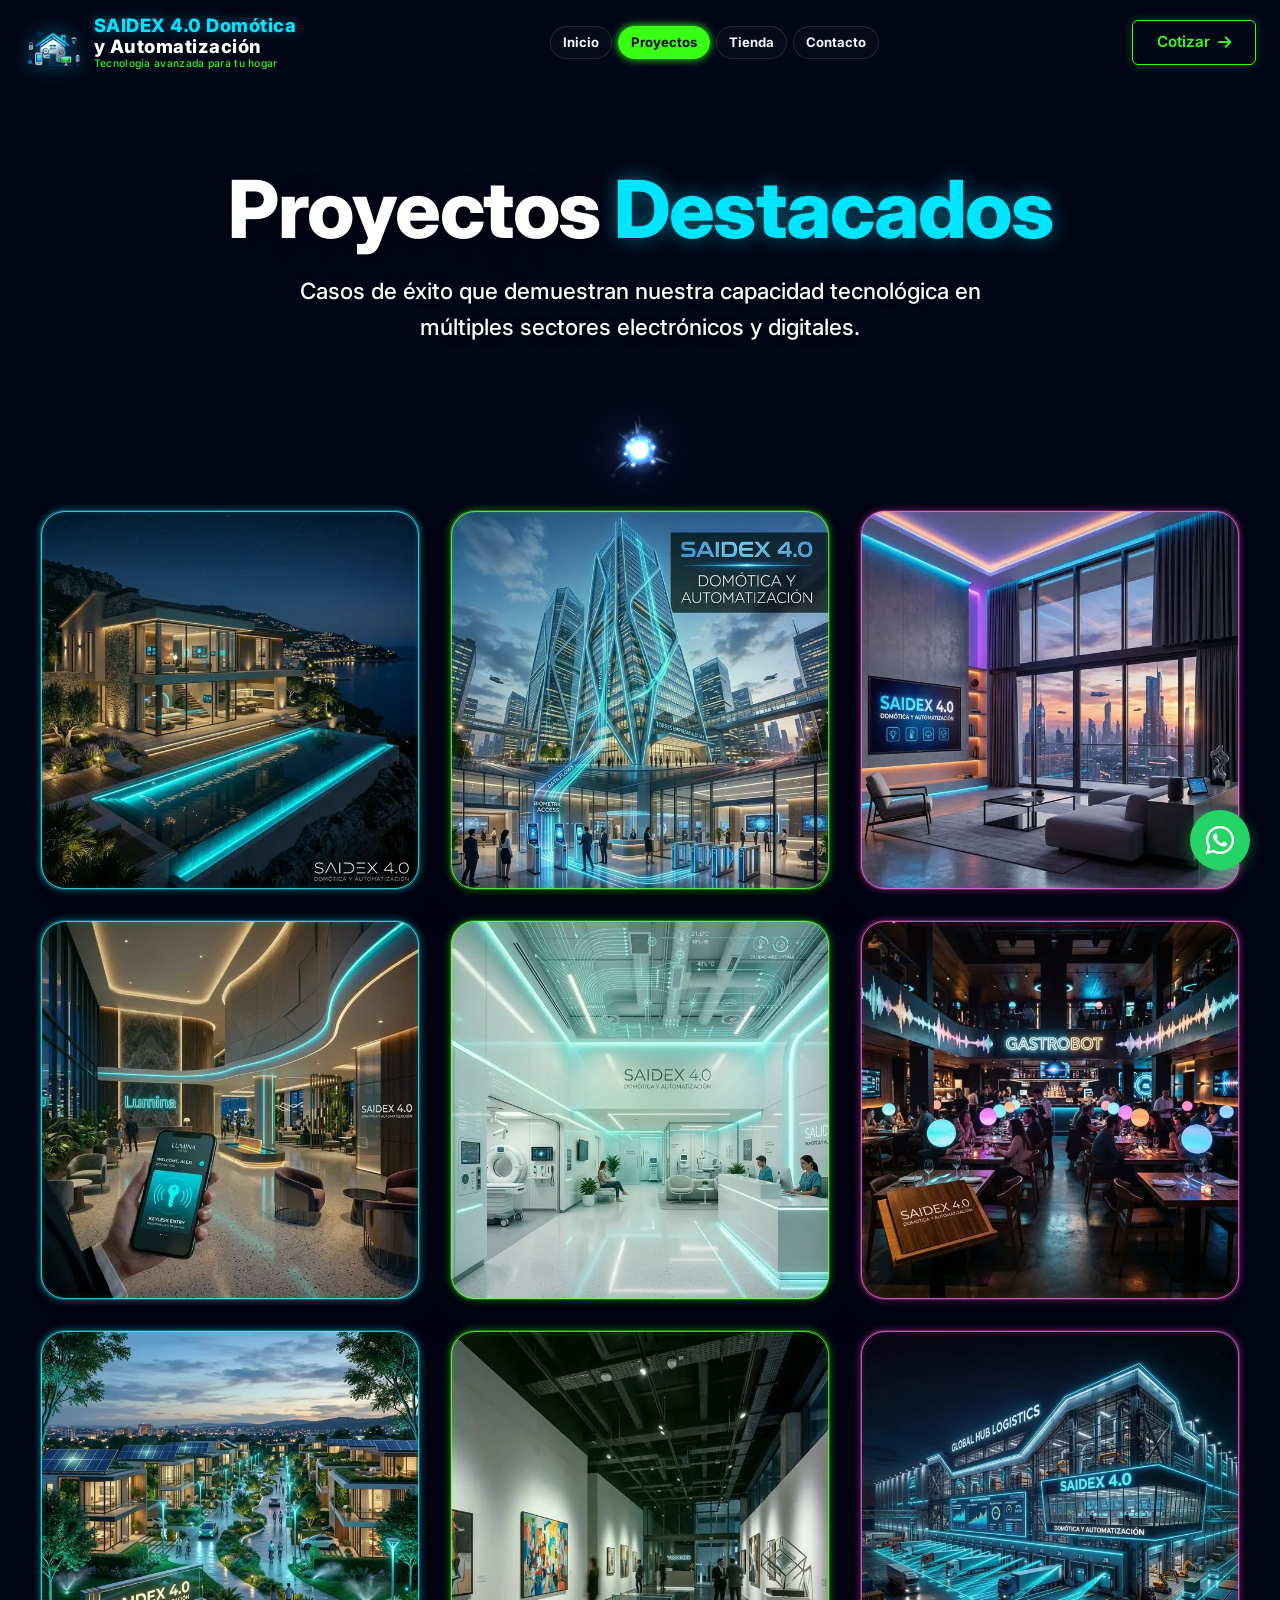
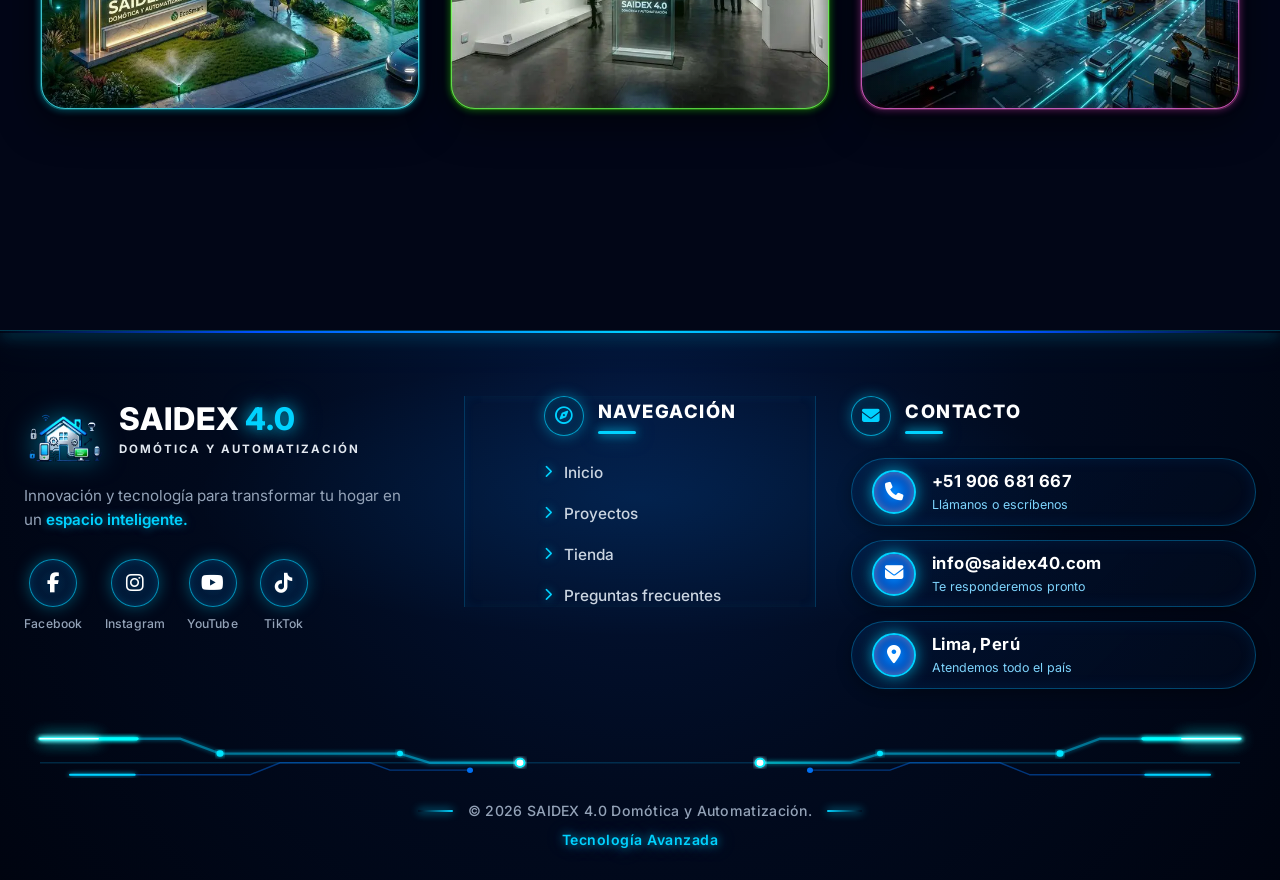
==== commit b8a7cdc2: "fix: solucionar congelamiento y maximizar visibilidad de efecto electrico en moviles con aceleracion" ====
--- a/proyectos.html
+++ b/proyectos.html
@@ -182,6 +182,10 @@
             transform: translateY(103%);
             padding: 30px 20px;
             background: linear-gradient(to top, rgba(2, 6, 23, 1) 0%, rgba(2, 6, 23, 0.9) 80%, transparent 100%);
+        }
+
+        .hero-proyectos-ai {
+            background-attachment: scroll !important;
         }
     }
 
--- a/css/electric-effect.css
+++ b/css/electric-effect.css
@@ -503,67 +503,210 @@
 }
 
 /* ========================================================
-   CONSERVACIÓN TOTAL DEL EFECTO ELÉCTRICO EN TODO TIPO DE DISPOSITIVOS
-   (Móviles, Tablets, Laptops y Escritorios)
+   EFECTO ELÉCTRICO NEÓN ULTRA NOTORIO EN DISPOSITIVOS MÓVILES Y TÁCTILES
+   (Smartphones, Tablets y Pantallas Táctiles)
+   - CERO CONGELAMIENTO: Desactivación total de filtros SVG en CPU.
+   - 100% ACELERACIÓN POR GPU: Animaciones en hilo compositor (60-120 FPS).
+   - MÁXIMA VISIBILIDAD: Rayos de arco eléctrico de alto voltaje con destellos blancos y neón.
    ======================================================== */
 @media (max-width: 992px), (hover: none), (pointer: coarse) {
-    /* El contenedor SVG de filtros permanece activo y operativo en todo momento */
+    /* Desactivar motor SVG en móviles para liberar el 100% de la CPU */
     .electric-svg-container {
-        display: block !important;
-        position: absolute;
-        top: 0;
-        left: 0;
-        width: 1px;
-        height: 1px;
-        opacity: 0.001;
-        pointer-events: none;
-        overflow: hidden;
-        visibility: visible !important;
-    }
-
-    /* El efecto eléctrico y filtros SVG se conservan de forma permanente y vibrante */
+        display: none !important;
+    }
+
+    /* Anular filtro SVG de desplazamiento en dispositivos táctiles */
     .product-card .electric-card-main,
     .project-card .electric-card-main,
     .cta-bg.futuristic-cta .electric-card-main {
-        filter: var(--electric-filter) !important;
-        opacity: 0.95 !important;
-        box-shadow: 0 0 20px var(--electric-glow), inset 0 0 10px var(--electric-glow) !important;
-        animation: electricJitterGlow 1.8s infinite ease-in-out !important;
-    }
-
+        filter: none !important;
+        transform: translateZ(0) !important;
+    }
+
+    /* Cuadrícula optimizada para desplazamiento vertical táctil nativo */
+    .store-grid,
+    .projects-grid {
+        perspective: none !important;
+    }
+
+    .product-card,
+    .project-card {
+        touch-action: pan-y !important;
+        transform: translateZ(0) !important;
+        transform-style: flat !important;
+        will-change: auto !important;
+    }
+
+    /* 1. Marco Eléctrico Principal: Arco de Alta Tensión con Descargas Neón y Destellos Blancos */
+    .product-card .electric-card-main,
+    .project-card .electric-card-main {
+        position: absolute;
+        inset: -2px;
+        border-radius: 24px !important;
+        border: 2px solid var(--electric-border) !important;
+        box-shadow: 0 0 16px var(--electric-glow), 0 0 32px var(--electric-bg), inset 0 0 10px var(--electric-glow) !important;
+        animation: mobileElectricCrackle 1.6s infinite ease-in-out !important;
+        opacity: 1 !important;
+        pointer-events: none;
+        z-index: 6;
+    }
+
+    /* 2. Halo Neón de Alta Frecuencia (Chispas Eléctricas Rápidas) */
+    .product-card .electric-glow-1,
+    .project-card .electric-glow-1 {
+        display: block !important;
+        position: absolute;
+        inset: 0;
+        border-radius: 24px !important;
+        border: 1.5px solid var(--electric-light) !important;
+        box-shadow: 0 0 14px var(--electric-glow) !important;
+        opacity: 0.85 !important;
+        animation: mobileElectricFlicker 0.4s infinite alternate ease-in-out !important;
+        pointer-events: none;
+        z-index: 5;
+    }
+
+    /* 3. Resplandor Interno de Plasma de Alta Energía */
+    .product-card .electric-glow-2,
+    .project-card .electric-glow-2 {
+        display: block !important;
+        position: absolute;
+        inset: 1px;
+        border-radius: 23px !important;
+        box-shadow: inset 0 0 16px var(--electric-glow) !important;
+        border: 1px solid rgba(255, 255, 255, 0.3) !important;
+        opacity: 0.75 !important;
+        pointer-events: none;
+        z-index: 4;
+    }
+
+    /* 4. Aura Ambiental Volumétrica Detrás de Cada Tarjeta */
     .product-card .electric-bg-glow,
     .project-card .electric-bg-glow {
-        opacity: 0.7 !important;
-    }
-
-    .product-card .electric-glow-1,
-    .product-card .electric-glow-2,
-    .project-card .electric-glow-1,
-    .project-card .electric-glow-2 {
-        opacity: 0.85 !important;
-    }
-
+        display: block !important;
+        opacity: 0.8 !important;
+        inset: -8px !important;
+        border-radius: 30px !important;
+        background: radial-gradient(circle at 50% 50%, var(--electric-bg), transparent 70%) !important;
+        animation: mobileElectricAura 2.4s infinite ease-in-out !important;
+        pointer-events: none;
+        z-index: -1;
+    }
+
+    /* 5. Capa Translúcida de Gradiente Eléctrico */
     .product-card .electric-overlay,
     .project-card .electric-overlay {
-        opacity: 0.3 !important;
-    }
-
-    .product-card,
-    .project-card {
-        touch-action: pan-y;
-        will-change: transform;
-    }
-
+        display: block !important;
+        opacity: 0.28 !important;
+        background: linear-gradient(135deg, var(--electric-bg) 0%, transparent 60%, var(--electric-bg) 100%) !important;
+        pointer-events: none;
+        z-index: 1;
+    }
+
+    /* 6. Interacción Táctil Inmediata (Toque / Presión con Cero Retardo) */
     .product-card:active,
     .project-card:active,
     .product-card.electric-active,
     .project-card.electric-active {
-        transform: scale(0.985);
-        box-shadow: 0 15px 35px rgba(0, 0, 0, 0.85), 0 0 28px var(--electric-bg) !important;
-    }
-}
-
-/* Animación de pulso eléctrico continuo de alta fidelidad */
+        transform: scale(0.982) !important;
+        box-shadow: 0 0 45px var(--electric-glow), 0 0 85px var(--electric-bg), 0 0 16px #ffffff, inset 0 0 25px var(--electric-light) !important;
+        transition: transform 0.1s ease, box-shadow 0.1s ease !important;
+    }
+
+    .product-card:active .electric-card-main,
+    .project-card:active .electric-card-main,
+    .product-card.electric-active .electric-card-main,
+    .project-card.electric-active .electric-card-main {
+        border-color: #ffffff !important;
+        box-shadow: 0 0 45px var(--electric-glow), 0 0 80px var(--electric-bg), 0 0 20px #ffffff, inset 0 0 25px #ffffff !important;
+        opacity: 1 !important;
+    }
+}
+
+/* ========================================================
+   KEYFRAMES DE DESCARGAS Y RAYOS ELÉCTRICOS DE ALTA ENERGÍA
+   ======================================================== */
+
+/* Descargas de alta tensión con arcos y destellos blancos */
+@keyframes mobileElectricCrackle {
+    0%, 100% {
+        box-shadow: 0 0 16px var(--electric-glow), 0 0 32px var(--electric-bg), inset 0 0 10px var(--electric-glow);
+        border-color: var(--electric-border);
+        opacity: 0.92;
+    }
+    15% {
+        box-shadow: 0 0 28px var(--electric-glow), 0 0 52px var(--electric-bg), 0 0 6px #ffffff, inset 0 0 16px var(--electric-light);
+        border-color: var(--electric-light);
+        opacity: 1;
+    }
+    18% {
+        box-shadow: 0 0 12px var(--electric-glow), inset 0 0 6px var(--electric-glow);
+        border-color: var(--electric-border);
+        opacity: 0.78;
+    }
+    35% {
+        box-shadow: 0 0 38px var(--electric-glow), 0 0 68px var(--electric-bg), 0 0 12px #ffffff, inset 0 0 20px #ffffff;
+        border-color: #ffffff;
+        opacity: 1;
+    }
+    38% {
+        box-shadow: 0 0 15px var(--electric-glow), inset 0 0 8px var(--electric-glow);
+        border-color: var(--electric-border);
+        opacity: 0.82;
+    }
+    65% {
+        box-shadow: 0 0 28px var(--electric-glow), 0 0 48px var(--electric-bg), 0 0 8px #ffffff, inset 0 0 14px var(--electric-light);
+        border-color: var(--electric-light);
+        opacity: 1;
+    }
+    85% {
+        box-shadow: 0 0 40px var(--electric-glow), 0 0 75px var(--electric-bg), 0 0 14px #ffffff, inset 0 0 22px #ffffff;
+        border-color: #ffffff;
+        opacity: 1;
+    }
+    88% {
+        box-shadow: 0 0 18px var(--electric-glow), inset 0 0 10px var(--electric-glow);
+        border-color: var(--electric-border);
+        opacity: 0.88;
+    }
+}
+
+/* Micro-parpadeo de chispas eléctricas */
+@keyframes mobileElectricFlicker {
+    0% {
+        opacity: 0.45;
+        border-color: var(--electric-border);
+        box-shadow: 0 0 8px var(--electric-glow);
+    }
+    50% {
+        opacity: 1;
+        border-color: #ffffff;
+        box-shadow: 0 0 20px var(--electric-glow), 0 0 6px #ffffff;
+    }
+    100% {
+        opacity: 0.75;
+        border-color: var(--electric-light);
+        box-shadow: 0 0 14px var(--electric-glow);
+    }
+}
+
+/* Pulsación de aura ambiental */
+@keyframes mobileElectricAura {
+    0%, 100% {
+        opacity: 0.5;
+        transform: scale(1);
+    }
+    35%, 85% {
+        opacity: 0.95;
+        transform: scale(1.05);
+    }
+    50% {
+        opacity: 0.4;
+        transform: scale(0.98);
+    }
+}
+
+/* Animación de pulso eléctrico para escritorio */
 @keyframes electricJitterGlow {
     0%, 100% {
         box-shadow: 0 0 22px var(--electric-glow), inset 0 0 10px var(--electric-glow);
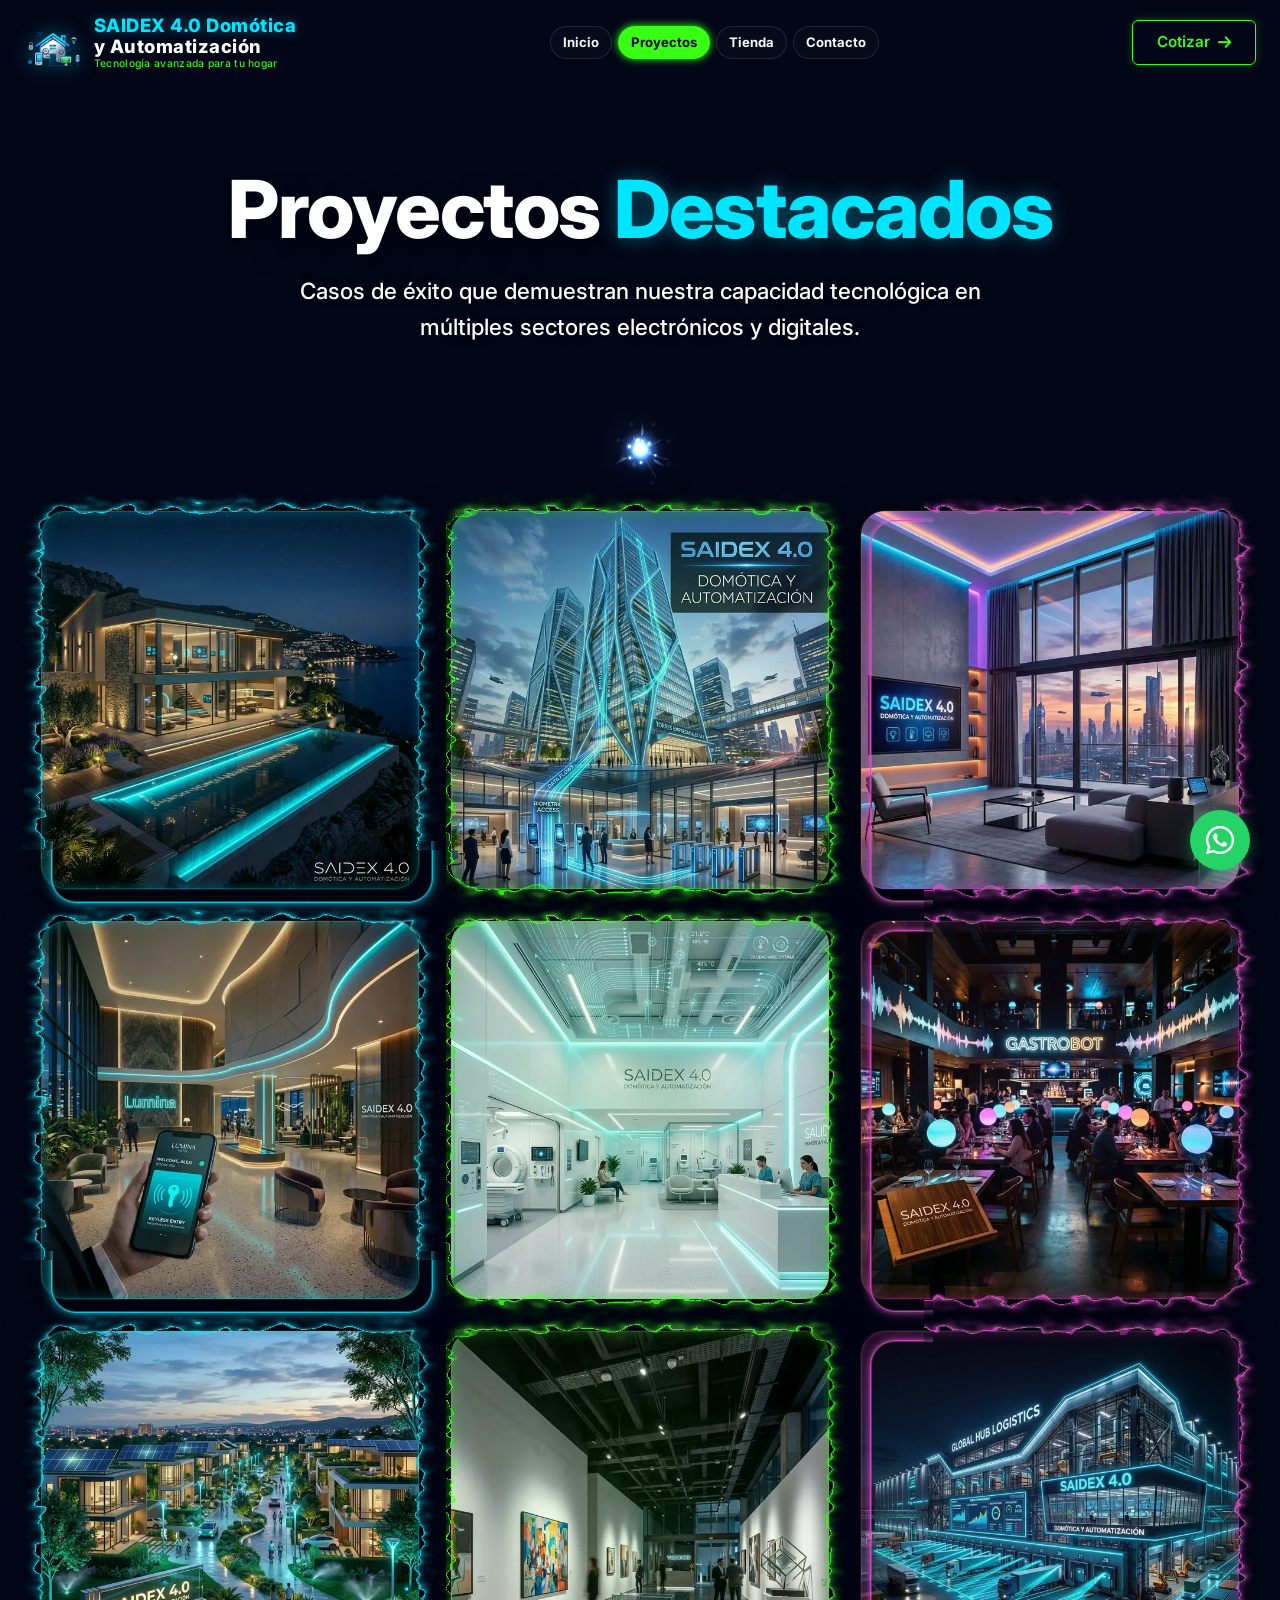
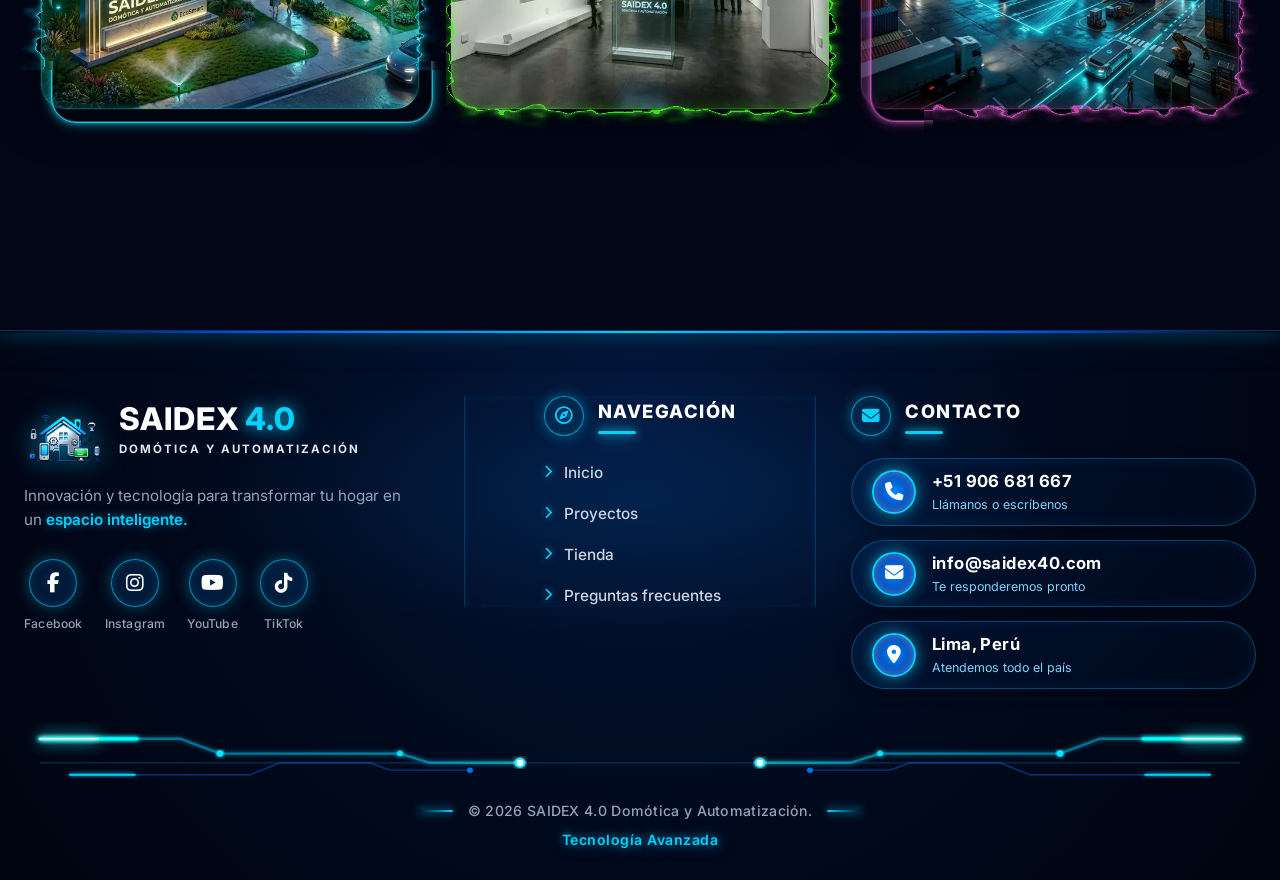
==== commit 745b2650: "fix: calibrar rayos electricos en zigzag a escala 24 con nucleo blanco incandescente y jitter de alt" ====
--- a/proyectos.html
+++ b/proyectos.html
@@ -242,49 +242,34 @@
 </head>
 
 <body class="bg-proyectos">
-    <!-- Filtros SVG de Rayos Eléctricos 3D de Alto Rendimiento (Optimizados para 60-120 fps) -->
+    <!-- Filtros SVG de Rayos y Arcos Eléctricos de Alta Tensión (60-120 fps) -->
     <svg id="electric-svg-defs" class="electric-svg-container" aria-hidden="true">
         <defs>
-            <filter id="turbulent-1" color-interpolation-filters="sRGB" x="-10%" y="-10%" width="120%" height="120%">
-                <feTurbulence type="turbulence" baseFrequency="0.018" numOctaves="1" result="noise1" seed="1" />
-                <feOffset in="noise1" dx="0" dy="0" result="offsetNoise1">
-                    <animate attributeName="dy" values="400; 0" dur="4s" repeatCount="indefinite" calcMode="linear" />
+            <filter id="turbulent-1" color-interpolation-filters="sRGB" x="-25%" y="-25%" width="150%" height="150%">
+                <feTurbulence type="fractalNoise" baseFrequency="0.04 0.08" numOctaves="2" result="noise" seed="1" />
+                <feOffset in="noise" dx="0" dy="0" result="offsetNoise">
+                    <animate attributeName="dx" values="0; 140; -140; 260; 0" dur="0.6s" repeatCount="indefinite" />
+                    <animate attributeName="dy" values="0; -200; 200; -100; 0" dur="0.55s" repeatCount="indefinite" />
                 </feOffset>
-                <feTurbulence type="turbulence" baseFrequency="0.018" numOctaves="1" result="noise2" seed="2" />
-                <feOffset in="noise2" dx="0" dy="0" result="offsetNoise2">
-                    <animate attributeName="dx" values="280; 0" dur="4s" repeatCount="indefinite" calcMode="linear" />
+                <feDisplacementMap in="SourceGraphic" in2="offsetNoise" scale="22" xChannelSelector="R" yChannelSelector="G" />
+            </filter>
+
+            <filter id="turbulent-2" color-interpolation-filters="sRGB" x="-25%" y="-25%" width="150%" height="150%">
+                <feTurbulence type="fractalNoise" baseFrequency="0.045 0.085" numOctaves="2" result="noise" seed="3" />
+                <feOffset in="noise" dx="0" dy="0" result="offsetNoise">
+                    <animate attributeName="dx" values="0; -160; 160; -240; 0" dur="0.52s" repeatCount="indefinite" />
+                    <animate attributeName="dy" values="0; 220; -220; 110; 0" dur="0.58s" repeatCount="indefinite" />
                 </feOffset>
-                <feBlend in="offsetNoise1" in2="offsetNoise2" mode="color-dodge" result="combinedNoise" />
-                <feDisplacementMap in="SourceGraphic" in2="combinedNoise" scale="4" xChannelSelector="R"
-                    yChannelSelector="B" />
+                <feDisplacementMap in="SourceGraphic" in2="offsetNoise" scale="24" xChannelSelector="R" yChannelSelector="G" />
             </filter>
 
-            <filter id="turbulent-2" color-interpolation-filters="sRGB" x="-10%" y="-10%" width="120%" height="120%">
-                <feTurbulence type="turbulence" baseFrequency="0.018" numOctaves="1" result="noise1" seed="3" />
-                <feOffset in="noise1" dx="0" dy="0" result="offsetNoise1">
-                    <animate attributeName="dy" values="360; 0" dur="4.5s" repeatCount="indefinite" calcMode="linear" />
+            <filter id="turbulent-3" color-interpolation-filters="sRGB" x="-25%" y="-25%" width="150%" height="150%">
+                <feTurbulence type="fractalNoise" baseFrequency="0.042 0.078" numOctaves="2" result="noise" seed="5" />
+                <feOffset in="noise" dx="0" dy="0" result="offsetNoise">
+                    <animate attributeName="dx" values="0; 180; -150; 210; 0" dur="0.56s" repeatCount="indefinite" />
+                    <animate attributeName="dy" values="0; -190; 230; -120; 0" dur="0.5s" repeatCount="indefinite" />
                 </feOffset>
-                <feTurbulence type="turbulence" baseFrequency="0.018" numOctaves="1" result="noise2" seed="4" />
-                <feOffset in="noise2" dx="0" dy="0" result="offsetNoise2">
-                    <animate attributeName="dx" values="250; 0" dur="4.5s" repeatCount="indefinite" calcMode="linear" />
-                </feOffset>
-                <feBlend in="offsetNoise1" in2="offsetNoise2" mode="color-dodge" result="combinedNoise" />
-                <feDisplacementMap in="SourceGraphic" in2="combinedNoise" scale="4" xChannelSelector="R"
-                    yChannelSelector="B" />
-            </filter>
-
-            <filter id="turbulent-3" color-interpolation-filters="sRGB" x="-10%" y="-10%" width="120%" height="120%">
-                <feTurbulence type="turbulence" baseFrequency="0.018" numOctaves="1" result="noise1" seed="5" />
-                <feOffset in="noise1" dx="0" dy="0" result="offsetNoise1">
-                    <animate attributeName="dy" values="380; 0" dur="4.2s" repeatCount="indefinite" calcMode="linear" />
-                </feOffset>
-                <feTurbulence type="turbulence" baseFrequency="0.018" numOctaves="1" result="noise2" seed="6" />
-                <feOffset in="noise2" dx="0" dy="0" result="offsetNoise2">
-                    <animate attributeName="dx" values="260; 0" dur="4.2s" repeatCount="indefinite" calcMode="linear" />
-                </feOffset>
-                <feBlend in="offsetNoise1" in2="offsetNoise2" mode="color-dodge" result="combinedNoise" />
-                <feDisplacementMap in="SourceGraphic" in2="combinedNoise" scale="4" xChannelSelector="R"
-                    yChannelSelector="B" />
+                <feDisplacementMap in="SourceGraphic" in2="offsetNoise" scale="22" xChannelSelector="R" yChannelSelector="G" />
             </filter>
         </defs>
     </svg>
--- a/css/electric-effect.css
+++ b/css/electric-effect.css
@@ -170,54 +170,56 @@
 
 /* 
    TARJETA ELÉCTRICA PRINCIPAL:
-   En reposo: marco neón estilizado sin vibración de turbulencia.
-   En HOVER / TOUCH: se activa el arco eléctrico animado con desplazamiento SVG reactivo.
+   Rayo y arco de plasma eléctrico en zigzag y de alta tensión.
+   Núcleo blanco incandescente con halo de plasma neón.
 */
 .electric-card-main {
     position: absolute;
+    inset: -3px;
+    border-radius: 25px;
+    border: 2px solid var(--electric-light);
+    box-shadow: 0 0 4px #ffffff, 0 0 10px var(--electric-glow);
+    filter: var(--electric-filter);
+    animation: electricArcJitter 0.25s steps(2) infinite;
+    pointer-events: none;
+    z-index: 6;
+    opacity: 0.95;
+    overflow: visible !important;
+    will-change: transform;
+    transition: opacity 0.3s ease, box-shadow 0.3s ease;
+}
+
+/* Capa secundaria de arco voltaico de alta frecuencia */
+.electric-glow-1 {
+    position: absolute;
     inset: -2px;
+    border-radius: 25px;
+    border: 1.5px solid var(--electric-border);
+    box-shadow: 0 0 14px var(--electric-glow);
+    filter: var(--electric-filter);
+    animation: electricArcJitterAlt 0.3s steps(2) infinite alternate;
+    pointer-events: none;
+    z-index: 5;
+    opacity: 0.85;
+}
+
+.electric-glow-2 {
+    position: absolute;
+    inset: 0;
     border-radius: 24px;
-    border: 2px solid var(--electric-border);
-    box-shadow: 0 0 10px var(--electric-glow), inset 0 0 6px var(--electric-glow);
-    pointer-events: none;
-    z-index: 6;
-    opacity: 0.8;
-    contain: paint;
-    isolation: isolate;
-    will-change: transform, opacity;
-    transition: opacity 0.3s ease, box-shadow 0.3s ease, transform 0.3s ease;
-}
-
-/* Capas de halo neón difuminado */
-.electric-glow-1 {
-    position: absolute;
-    inset: 0;
-    border-radius: 24px;
-    border: 1.5px solid var(--electric-glow);
-    box-shadow: 0 0 8px var(--electric-glow);
+    box-shadow: inset 0 0 14px var(--electric-glow);
     pointer-events: none;
     z-index: 4;
     opacity: 0.55;
     transition: opacity 0.3s ease;
 }
 
-.electric-glow-2 {
-    position: absolute;
-    inset: 0;
-    border-radius: 24px;
-    border: 1px solid var(--electric-light);
-    pointer-events: none;
-    z-index: 5;
-    opacity: 0.55;
-    transition: opacity 0.3s ease;
-}
-
 .electric-overlay {
     position: absolute;
     inset: 0;
     border-radius: 24px;
     background: linear-gradient(135deg, var(--electric-bg), transparent 60%);
-    opacity: 0.18;
+    opacity: 0.2;
     pointer-events: none;
     z-index: 1;
     transition: opacity 0.3s ease;
@@ -232,32 +234,29 @@
 .product-card:active,
 .product-card.electric-active {
     transform: translate3d(0, -8px, 0) rotateX(3deg) rotateY(-3deg);
-    box-shadow: 0 20px 45px rgba(0, 0, 0, 0.85), 0 0 28px var(--electric-bg);
+    box-shadow: 0 20px 45px rgba(0, 0, 0, 0.85), 0 0 35px var(--electric-bg);
 }
 
 .product-card:hover .electric-card-main,
+.product-card:active .electric-card-main,
 .product-card.electric-active .electric-card-main {
-    transform: translateZ(0);
+    border-color: #ffffff;
+    box-shadow: 0 0 8px #ffffff, 0 0 20px var(--electric-light), 0 0 32px var(--electric-glow);
     opacity: 1;
-    box-shadow: 0 0 24px var(--electric-glow), inset 0 0 12px var(--electric-glow);
-    animation: electricJitterGlow 1.2s infinite ease-in-out;
-    filter: var(--electric-filter);
+}
+
+.product-card:hover .electric-glow-1,
+.product-card:active .electric-glow-1,
+.product-card.electric-active .electric-glow-1 {
+    opacity: 1;
+    box-shadow: 0 0 24px var(--electric-glow);
 }
 
 .product-card:hover .electric-bg-glow,
 .product-card:active .electric-bg-glow,
 .product-card.electric-active .electric-bg-glow {
-    opacity: 0.85;
+    opacity: 0.9;
     transform: scale(1.1);
-}
-
-.product-card:hover .electric-glow-1,
-.product-card:hover .electric-glow-2,
-.product-card:active .electric-glow-1,
-.product-card:active .electric-glow-2,
-.product-card.electric-active .electric-glow-1,
-.product-card.electric-active .electric-glow-2 {
-    opacity: 1;
 }
 
 .product-card:hover .electric-overlay,
@@ -271,32 +270,29 @@
 .project-card:active,
 .project-card.electric-active {
     transform: translate3d(0, -8px, 0) rotateX(3deg) rotateY(-3deg) scale(1.02);
-    box-shadow: 0 25px 50px rgba(0, 0, 0, 0.9), 0 0 32px var(--electric-bg);
+    box-shadow: 0 25px 50px rgba(0, 0, 0, 0.9), 0 0 38px var(--electric-bg);
 }
 
 .project-card:hover .electric-card-main,
+.project-card:active .electric-card-main,
 .project-card.electric-active .electric-card-main {
-    transform: translateZ(0);
+    border-color: #ffffff;
+    box-shadow: 0 0 8px #ffffff, 0 0 22px var(--electric-light), 0 0 35px var(--electric-glow);
     opacity: 1;
-    box-shadow: 0 0 26px var(--electric-glow), inset 0 0 14px var(--electric-glow);
-    animation: electricJitterGlow 1.2s infinite ease-in-out;
-    filter: var(--electric-filter);
+}
+
+.project-card:hover .electric-glow-1,
+.project-card:active .electric-glow-1,
+.project-card.electric-active .electric-glow-1 {
+    opacity: 1;
+    box-shadow: 0 0 26px var(--electric-glow);
 }
 
 .project-card:hover .electric-bg-glow,
 .project-card:active .electric-bg-glow,
 .project-card.electric-active .electric-bg-glow {
-    opacity: 0.9;
+    opacity: 0.95;
     transform: scale(1.12);
-}
-
-.project-card:hover .electric-glow-1,
-.project-card:hover .electric-glow-2,
-.project-card:active .electric-glow-1,
-.project-card:active .electric-glow-2,
-.project-card.electric-active .electric-glow-1,
-.project-card.electric-active .electric-glow-2 {
-    opacity: 1;
 }
 
 .project-card:hover .electric-overlay,
@@ -503,24 +499,22 @@
 }
 
 /* ========================================================
-   EFECTO ELÉCTRICO NEÓN ULTRA NOTORIO EN DISPOSITIVOS MÓVILES Y TÁCTILES
+   EFECTO ELÉCTRICO DE RAYOS Y ARCOS EN DISPOSITIVOS MÓVILES
    (Smartphones, Tablets y Pantallas Táctiles)
-   - CERO CONGELAMIENTO: Desactivación total de filtros SVG en CPU.
-   - 100% ACELERACIÓN POR GPU: Animaciones en hilo compositor (60-120 FPS).
-   - MÁXIMA VISIBILIDAD: Rayos de arco eléctrico de alto voltaje con destellos blancos y neón.
    ======================================================== */
 @media (max-width: 992px), (hover: none), (pointer: coarse) {
-    /* Desactivar motor SVG en móviles para liberar el 100% de la CPU */
+    /* El contenedor SVG de filtros de rayos permanece activo */
     .electric-svg-container {
-        display: none !important;
-    }
-
-    /* Anular filtro SVG de desplazamiento en dispositivos táctiles */
-    .product-card .electric-card-main,
-    .project-card .electric-card-main,
-    .cta-bg.futuristic-cta .electric-card-main {
-        filter: none !important;
-        transform: translateZ(0) !important;
+        display: block !important;
+        position: absolute;
+        top: 0;
+        left: 0;
+        width: 1px;
+        height: 1px;
+        opacity: 0.001;
+        pointer-events: none;
+        overflow: hidden;
+        visibility: visible !important;
     }
 
     /* Cuadrícula optimizada para desplazamiento vertical táctil nativo */
@@ -537,36 +531,40 @@
         will-change: auto !important;
     }
 
-    /* 1. Marco Eléctrico Principal: Arco de Alta Tensión con Descargas Neón y Destellos Blancos */
+    /* 1. Rayo Eléctrico Principal en Zigzag (Displacement SVG Activo con Escala 24) */
     .product-card .electric-card-main,
-    .project-card .electric-card-main {
+    .project-card .electric-card-main,
+    .cta-bg.futuristic-cta .electric-card-main {
         position: absolute;
-        inset: -2px;
-        border-radius: 24px !important;
-        border: 2px solid var(--electric-border) !important;
-        box-shadow: 0 0 16px var(--electric-glow), 0 0 32px var(--electric-bg), inset 0 0 10px var(--electric-glow) !important;
-        animation: mobileElectricCrackle 1.6s infinite ease-in-out !important;
-        opacity: 1 !important;
+        inset: -3px;
+        border-radius: 25px !important;
+        border: 2px solid var(--electric-light) !important;
+        box-shadow: 0 0 6px #ffffff, 0 0 14px var(--electric-glow) !important;
+        filter: var(--electric-filter) !important;
+        animation: electricArcJitter 0.25s steps(2) infinite !important;
+        opacity: 0.95 !important;
         pointer-events: none;
         z-index: 6;
-    }
-
-    /* 2. Halo Neón de Alta Frecuencia (Chispas Eléctricas Rápidas) */
+        overflow: visible !important;
+    }
+
+    /* 2. Segundo Arco Voltaico Paralelo en Móvil */
     .product-card .electric-glow-1,
     .project-card .electric-glow-1 {
         display: block !important;
         position: absolute;
-        inset: 0;
-        border-radius: 24px !important;
-        border: 1.5px solid var(--electric-light) !important;
-        box-shadow: 0 0 14px var(--electric-glow) !important;
+        inset: -2px;
+        border-radius: 25px !important;
+        border: 1.5px solid var(--electric-border) !important;
+        box-shadow: 0 0 16px var(--electric-glow) !important;
+        filter: var(--electric-filter) !important;
+        animation: electricArcJitterAlt 0.3s steps(2) infinite alternate !important;
         opacity: 0.85 !important;
-        animation: mobileElectricFlicker 0.4s infinite alternate ease-in-out !important;
         pointer-events: none;
         z-index: 5;
     }
 
-    /* 3. Resplandor Interno de Plasma de Alta Energía */
+    /* 3. Resplandor Interno de Plasma */
     .product-card .electric-glow-2,
     .project-card .electric-glow-2 {
         display: block !important;
@@ -574,8 +572,7 @@
         inset: 1px;
         border-radius: 23px !important;
         box-shadow: inset 0 0 16px var(--electric-glow) !important;
-        border: 1px solid rgba(255, 255, 255, 0.3) !important;
-        opacity: 0.75 !important;
+        opacity: 0.6 !important;
         pointer-events: none;
         z-index: 4;
     }
@@ -584,11 +581,10 @@
     .product-card .electric-bg-glow,
     .project-card .electric-bg-glow {
         display: block !important;
-        opacity: 0.8 !important;
-        inset: -8px !important;
+        opacity: 0.85 !important;
+        inset: -10px !important;
         border-radius: 30px !important;
         background: radial-gradient(circle at 50% 50%, var(--electric-bg), transparent 70%) !important;
-        animation: mobileElectricAura 2.4s infinite ease-in-out !important;
         pointer-events: none;
         z-index: -1;
     }
@@ -603,13 +599,13 @@
         z-index: 1;
     }
 
-    /* 6. Interacción Táctil Inmediata (Toque / Presión con Cero Retardo) */
+    /* 6. Sobrecarga Eléctrica Instantánea al Toque (0 ms) */
     .product-card:active,
     .project-card:active,
     .product-card.electric-active,
     .project-card.electric-active {
         transform: scale(0.982) !important;
-        box-shadow: 0 0 45px var(--electric-glow), 0 0 85px var(--electric-bg), 0 0 16px #ffffff, inset 0 0 25px var(--electric-light) !important;
+        box-shadow: 0 0 45px var(--electric-glow), 0 0 85px var(--electric-bg), 0 0 16px #ffffff !important;
         transition: transform 0.1s ease, box-shadow 0.1s ease !important;
     }
 
@@ -618,95 +614,42 @@
     .product-card.electric-active .electric-card-main,
     .project-card.electric-active .electric-card-main {
         border-color: #ffffff !important;
-        box-shadow: 0 0 45px var(--electric-glow), 0 0 80px var(--electric-bg), 0 0 20px #ffffff, inset 0 0 25px #ffffff !important;
+        box-shadow: 0 0 12px #ffffff, 0 0 28px var(--electric-light), 0 0 45px var(--electric-glow) !important;
         opacity: 1 !important;
     }
 }
 
 /* ========================================================
-   KEYFRAMES DE DESCARGAS Y RAYOS ELÉCTRICOS DE ALTA ENERGÍA
-   ======================================================== */
-
-/* Descargas de alta tensión con arcos y destellos blancos */
-@keyframes mobileElectricCrackle {
+   KEYFRAMES DE VIBRACIÓN Y DESCARGAS DE ARCO ELÉCTRICO
+   ======================================================== */
+
+@keyframes electricArcJitter {
     0%, 100% {
-        box-shadow: 0 0 16px var(--electric-glow), 0 0 32px var(--electric-bg), inset 0 0 10px var(--electric-glow);
-        border-color: var(--electric-border);
-        opacity: 0.92;
-    }
-    15% {
-        box-shadow: 0 0 28px var(--electric-glow), 0 0 52px var(--electric-bg), 0 0 6px #ffffff, inset 0 0 16px var(--electric-light);
-        border-color: var(--electric-light);
-        opacity: 1;
-    }
-    18% {
-        box-shadow: 0 0 12px var(--electric-glow), inset 0 0 6px var(--electric-glow);
-        border-color: var(--electric-border);
-        opacity: 0.78;
-    }
-    35% {
-        box-shadow: 0 0 38px var(--electric-glow), 0 0 68px var(--electric-bg), 0 0 12px #ffffff, inset 0 0 20px #ffffff;
-        border-color: #ffffff;
-        opacity: 1;
-    }
-    38% {
-        box-shadow: 0 0 15px var(--electric-glow), inset 0 0 8px var(--electric-glow);
-        border-color: var(--electric-border);
-        opacity: 0.82;
-    }
-    65% {
-        box-shadow: 0 0 28px var(--electric-glow), 0 0 48px var(--electric-bg), 0 0 8px #ffffff, inset 0 0 14px var(--electric-light);
-        border-color: var(--electric-light);
-        opacity: 1;
-    }
-    85% {
-        box-shadow: 0 0 40px var(--electric-glow), 0 0 75px var(--electric-bg), 0 0 14px #ffffff, inset 0 0 22px #ffffff;
-        border-color: #ffffff;
-        opacity: 1;
-    }
-    88% {
-        box-shadow: 0 0 18px var(--electric-glow), inset 0 0 10px var(--electric-glow);
-        border-color: var(--electric-border);
-        opacity: 0.88;
-    }
-}
-
-/* Micro-parpadeo de chispas eléctricas */
-@keyframes mobileElectricFlicker {
-    0% {
-        opacity: 0.45;
-        border-color: var(--electric-border);
-        box-shadow: 0 0 8px var(--electric-glow);
+        transform: translate3d(0, 0, 0);
+    }
+    25% {
+        transform: translate3d(-1.5px, 1.5px, 0);
     }
     50% {
-        opacity: 1;
-        border-color: #ffffff;
-        box-shadow: 0 0 20px var(--electric-glow), 0 0 6px #ffffff;
-    }
-    100% {
-        opacity: 0.75;
-        border-color: var(--electric-light);
-        box-shadow: 0 0 14px var(--electric-glow);
-    }
-}
-
-/* Pulsación de aura ambiental */
-@keyframes mobileElectricAura {
+        transform: translate3d(1.5px, -1.5px, 0);
+    }
+    75% {
+        transform: translate3d(-1px, -1px, 0);
+    }
+}
+
+@keyframes electricArcJitterAlt {
     0%, 100% {
-        opacity: 0.5;
-        transform: scale(1);
-    }
-    35%, 85% {
-        opacity: 0.95;
-        transform: scale(1.05);
-    }
-    50% {
-        opacity: 0.4;
-        transform: scale(0.98);
-    }
-}
-
-/* Animación de pulso eléctrico para escritorio */
+        transform: translate3d(0, 0, 0);
+    }
+    33% {
+        transform: translate3d(1.5px, 1px, 0);
+    }
+    66% {
+        transform: translate3d(-1.5px, -1px, 0);
+    }
+}
+
 @keyframes electricJitterGlow {
     0%, 100% {
         box-shadow: 0 0 22px var(--electric-glow), inset 0 0 10px var(--electric-glow);
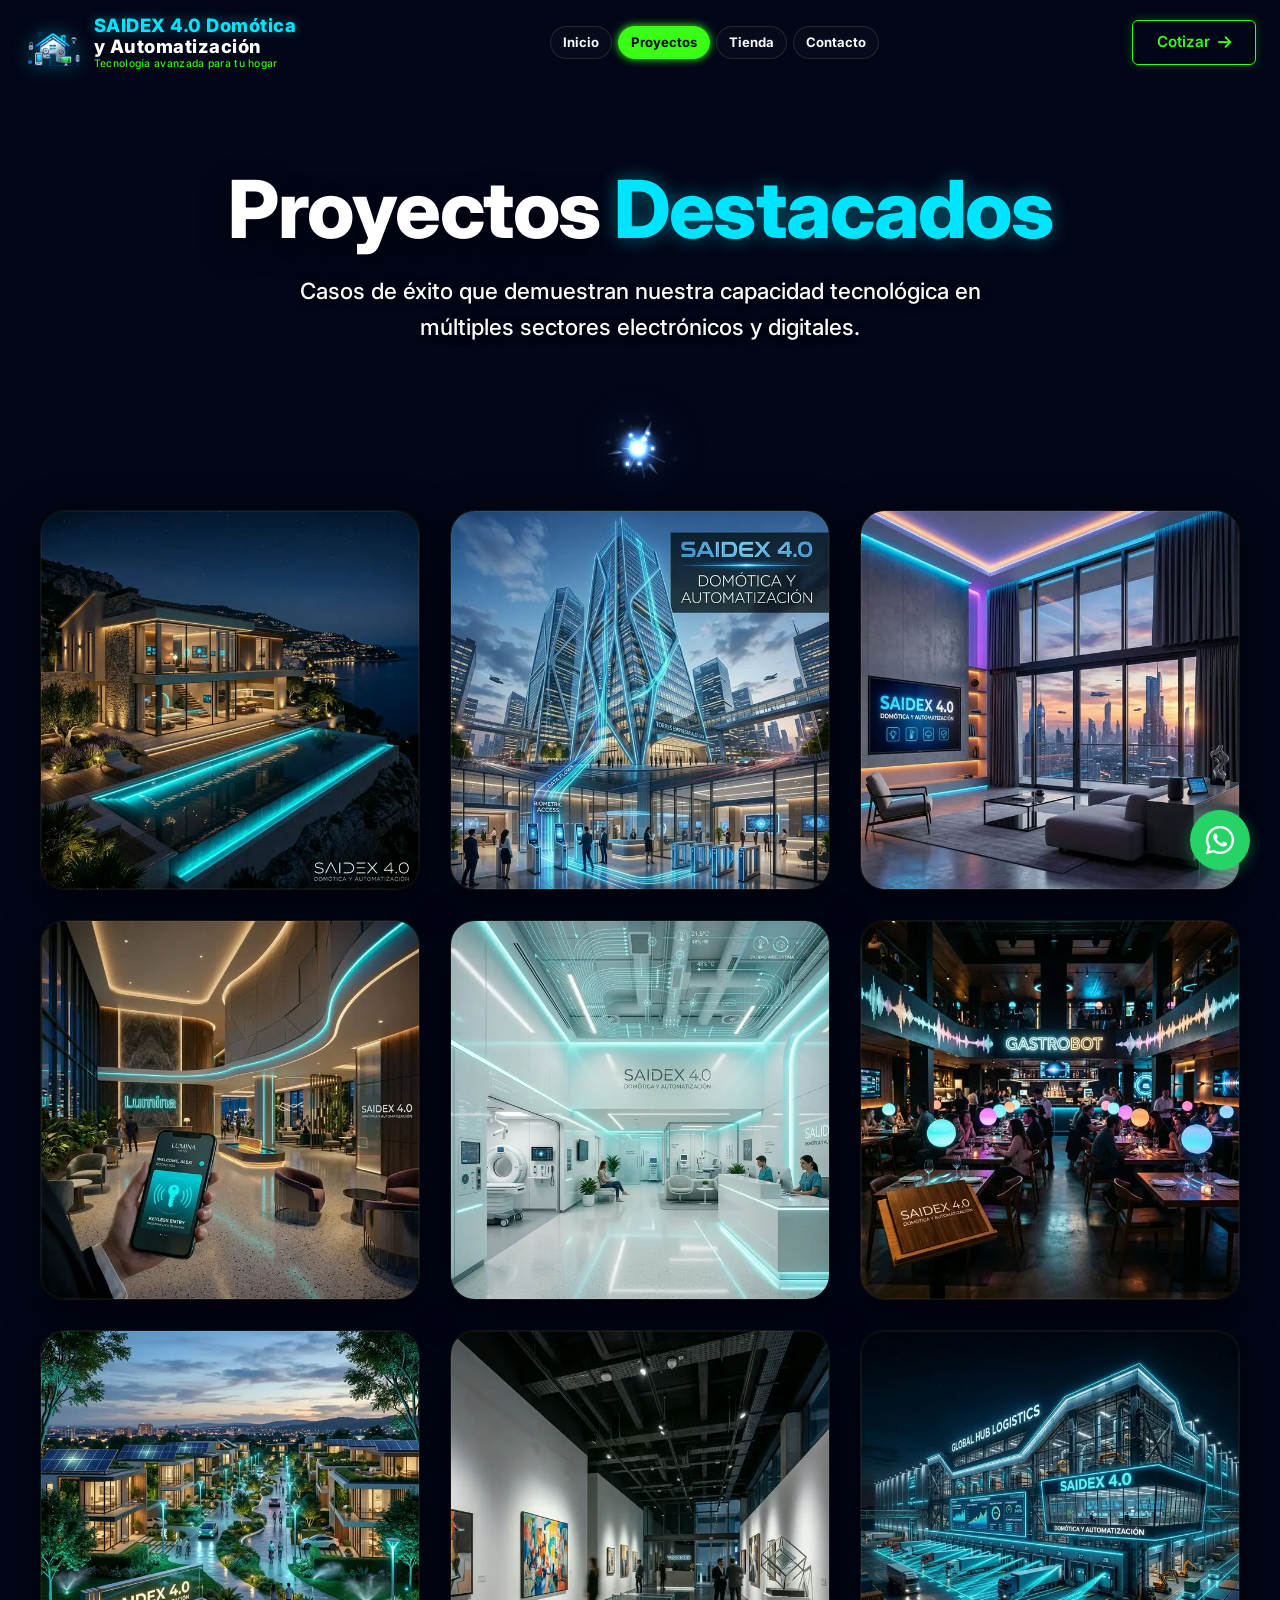
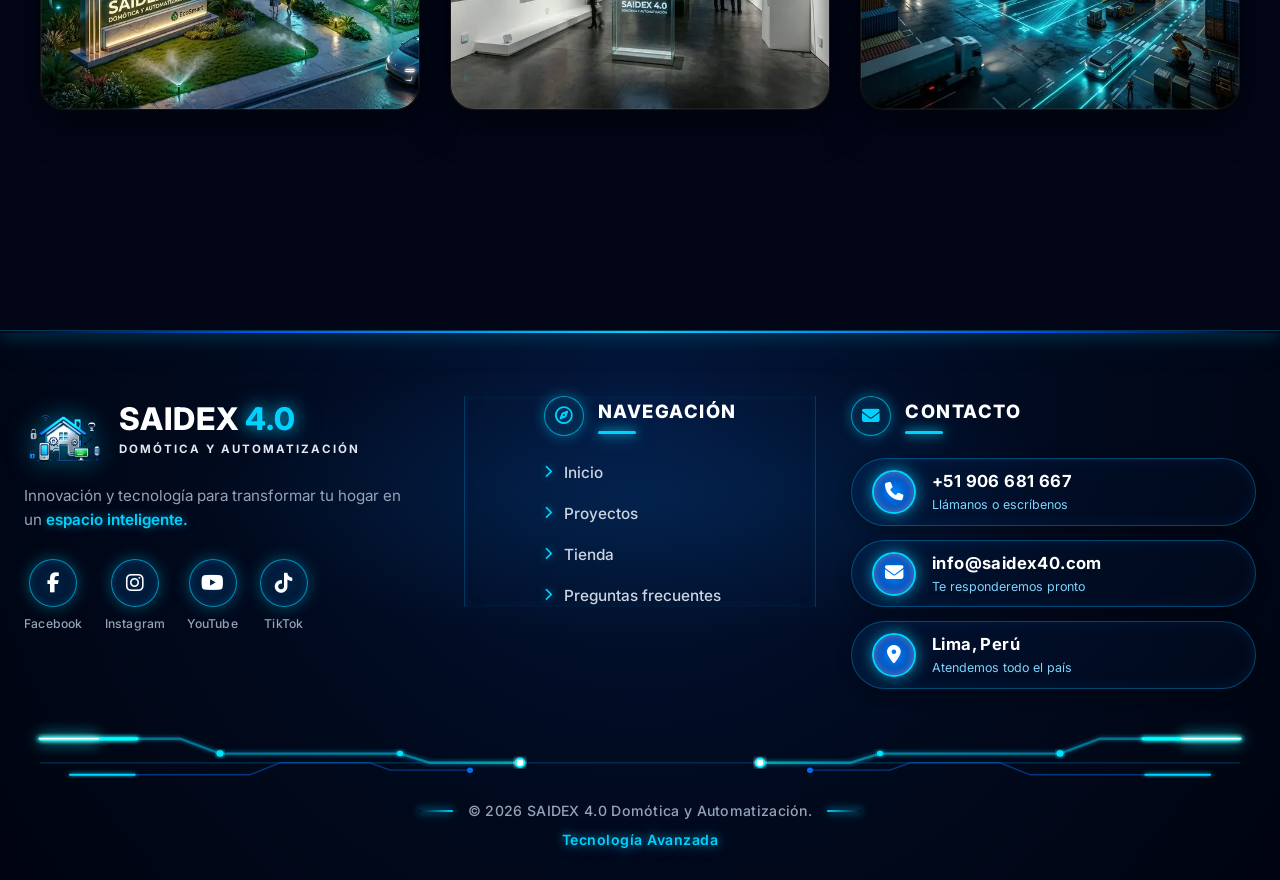
==== commit 2e6d3ea4: "fix: optimizar y resaltar rayos electricos al pasar el mouse con streamer perimetral y activacion un" ====
--- a/proyectos.html
+++ b/proyectos.html
@@ -246,30 +246,24 @@
     <svg id="electric-svg-defs" class="electric-svg-container" aria-hidden="true">
         <defs>
             <filter id="turbulent-1" color-interpolation-filters="sRGB" x="-25%" y="-25%" width="150%" height="150%">
-                <feTurbulence type="fractalNoise" baseFrequency="0.04 0.08" numOctaves="2" result="noise" seed="1" />
-                <feOffset in="noise" dx="0" dy="0" result="offsetNoise">
-                    <animate attributeName="dx" values="0; 140; -140; 260; 0" dur="0.6s" repeatCount="indefinite" />
-                    <animate attributeName="dy" values="0; -200; 200; -100; 0" dur="0.55s" repeatCount="indefinite" />
-                </feOffset>
-                <feDisplacementMap in="SourceGraphic" in2="offsetNoise" scale="22" xChannelSelector="R" yChannelSelector="G" />
+                <feTurbulence type="fractalNoise" baseFrequency="0.04 0.08" numOctaves="2" result="noise" seed="1">
+                    <animate attributeName="seed" values="1; 17; 39; 68; 91; 114; 42; 83; 1" dur="0.4s" repeatCount="indefinite" />
+                </feTurbulence>
+                <feDisplacementMap in="SourceGraphic" in2="noise" scale="22" xChannelSelector="R" yChannelSelector="G" />
             </filter>
 
             <filter id="turbulent-2" color-interpolation-filters="sRGB" x="-25%" y="-25%" width="150%" height="150%">
-                <feTurbulence type="fractalNoise" baseFrequency="0.045 0.085" numOctaves="2" result="noise" seed="3" />
-                <feOffset in="noise" dx="0" dy="0" result="offsetNoise">
-                    <animate attributeName="dx" values="0; -160; 160; -240; 0" dur="0.52s" repeatCount="indefinite" />
-                    <animate attributeName="dy" values="0; 220; -220; 110; 0" dur="0.58s" repeatCount="indefinite" />
-                </feOffset>
-                <feDisplacementMap in="SourceGraphic" in2="offsetNoise" scale="24" xChannelSelector="R" yChannelSelector="G" />
+                <feTurbulence type="fractalNoise" baseFrequency="0.045 0.085" numOctaves="2" result="noise" seed="3">
+                    <animate attributeName="seed" values="3; 22; 47; 75; 98; 121; 35; 89; 3" dur="0.36s" repeatCount="indefinite" />
+                </feTurbulence>
+                <feDisplacementMap in="SourceGraphic" in2="noise" scale="24" xChannelSelector="R" yChannelSelector="G" />
             </filter>
 
             <filter id="turbulent-3" color-interpolation-filters="sRGB" x="-25%" y="-25%" width="150%" height="150%">
-                <feTurbulence type="fractalNoise" baseFrequency="0.042 0.078" numOctaves="2" result="noise" seed="5" />
-                <feOffset in="noise" dx="0" dy="0" result="offsetNoise">
-                    <animate attributeName="dx" values="0; 180; -150; 210; 0" dur="0.56s" repeatCount="indefinite" />
-                    <animate attributeName="dy" values="0; -190; 230; -120; 0" dur="0.5s" repeatCount="indefinite" />
-                </feOffset>
-                <feDisplacementMap in="SourceGraphic" in2="offsetNoise" scale="22" xChannelSelector="R" yChannelSelector="G" />
+                <feTurbulence type="fractalNoise" baseFrequency="0.042 0.078" numOctaves="2" result="noise" seed="5">
+                    <animate attributeName="seed" values="5; 19; 44; 63; 86; 109; 31; 77; 5" dur="0.38s" repeatCount="indefinite" />
+                </feTurbulence>
+                <feDisplacementMap in="SourceGraphic" in2="noise" scale="22" xChannelSelector="R" yChannelSelector="G" />
             </filter>
         </defs>
     </svg>
--- a/css/electric-effect.css
+++ b/css/electric-effect.css
@@ -144,10 +144,10 @@
     inset: -10px;
     border-radius: 30px;
     background: radial-gradient(circle at 50% 50%, var(--electric-bg), transparent 70%);
-    opacity: 0.3;
+    opacity: 0.1;
     z-index: -1;
-    transform: scale(1);
-    transition: opacity 0.4s ease, transform 0.4s ease;
+    transform: scale(0.96);
+    transition: opacity 0.35s ease, transform 0.35s ease;
     pointer-events: none;
 }
 
@@ -163,30 +163,63 @@
     position: absolute;
     inset: 0;
     border-radius: 24px;
-    border: 1px solid var(--electric-glow);
-    opacity: 0.35;
-    pointer-events: none;
+    border: 1px solid rgba(255, 255, 255, 0.08);
+    opacity: 0.7;
+    pointer-events: none;
+    transition: opacity 0.25s ease, border-color 0.25s ease;
 }
 
 /* 
-   TARJETA ELÉCTRICA PRINCIPAL:
-   Rayo y arco de plasma eléctrico en zigzag y de alta tensión.
-   Núcleo blanco incandescente con halo de plasma neón.
+   TARJETA ELÉCTRICA PRINCIPAL (NÚCLEO DE RAYOS Y ARCOS VOLTAICOS):
+   En reposo: apagado (opacity: 0) para cero consumo de CPU/GPU.
+   Al pasar el mouse (HOVER / MOUSEENTER / ACTIVE / TOUCH):
+   ¡EXPLOTA EL RAYO ELÉCTRICO EN ZIGZAG DE ALTA TENSIÓN!
 */
 .electric-card-main {
     position: absolute;
     inset: -3px;
     border-radius: 25px;
     border: 2px solid var(--electric-light);
-    box-shadow: 0 0 4px #ffffff, 0 0 10px var(--electric-glow);
+    box-shadow: 0 0 6px #ffffff, 0 0 14px var(--electric-light), 0 0 25px var(--electric-glow);
     filter: var(--electric-filter);
-    animation: electricArcJitter 0.25s steps(2) infinite;
+    animation: electricArcJitter 0.18s steps(2) infinite;
     pointer-events: none;
     z-index: 6;
-    opacity: 0.95;
+    opacity: 0;
     overflow: visible !important;
-    will-change: transform;
-    transition: opacity 0.3s ease, box-shadow 0.3s ease;
+    will-change: transform, opacity;
+    transition: opacity 0.2s cubic-bezier(0.16, 1, 0.3, 1), box-shadow 0.2s ease;
+}
+
+/* Rayo Streamer Eléctrico Perimetral de Alta Frecuencia */
+.electric-card-main::before {
+    content: '';
+    position: absolute;
+    inset: -3px;
+    border-radius: inherit;
+    background: conic-gradient(
+        from 0deg,
+        transparent 0deg,
+        var(--electric-border) 35deg,
+        #ffffff 55deg,
+        var(--electric-light) 75deg,
+        transparent 105deg,
+        transparent 180deg,
+        var(--electric-border) 215deg,
+        #ffffff 235deg,
+        var(--electric-light) 255deg,
+        transparent 285deg
+    );
+    mask: linear-gradient(#fff 0 0) content-box, linear-gradient(#fff 0 0);
+    mask-composite: exclude;
+    -webkit-mask: linear-gradient(#fff 0 0) content-box, linear-gradient(#fff 0 0);
+    -webkit-mask-composite: xor;
+    padding: 2.2px;
+    animation: electricRotateBeam 2s linear infinite;
+    opacity: 0;
+    transition: opacity 0.2s ease;
+    pointer-events: none;
+    filter: drop-shadow(0 0 6px #ffffff);
 }
 
 /* Capa secundaria de arco voltaico de alta frecuencia */
@@ -195,12 +228,13 @@
     inset: -2px;
     border-radius: 25px;
     border: 1.5px solid var(--electric-border);
-    box-shadow: 0 0 14px var(--electric-glow);
+    box-shadow: 0 0 16px var(--electric-glow);
     filter: var(--electric-filter);
-    animation: electricArcJitterAlt 0.3s steps(2) infinite alternate;
+    animation: electricArcJitterAlt 0.22s steps(2) infinite alternate;
     pointer-events: none;
     z-index: 5;
-    opacity: 0.85;
+    opacity: 0;
+    transition: opacity 0.2s cubic-bezier(0.16, 1, 0.3, 1);
 }
 
 .electric-glow-2 {
@@ -210,8 +244,8 @@
     box-shadow: inset 0 0 14px var(--electric-glow);
     pointer-events: none;
     z-index: 4;
-    opacity: 0.55;
-    transition: opacity 0.3s ease;
+    opacity: 0;
+    transition: opacity 0.25s ease;
 }
 
 .electric-overlay {
@@ -219,86 +253,127 @@
     inset: 0;
     border-radius: 24px;
     background: linear-gradient(135deg, var(--electric-bg), transparent 60%);
-    opacity: 0.2;
+    opacity: 0;
     pointer-events: none;
     z-index: 1;
-    transition: opacity 0.3s ease;
+    transition: opacity 0.25s ease;
 }
 
 /* ========================================================
    ESTADOS HOVER E INTERACTIVOS (ACTIVADOS POR CURSOR / TOQUE)
+   ¡AQUÍ RESALTAN AL MÁXIMO LOS RAYOS ELÉCTRICOS AL PASAR EL MOUSE!
    ======================================================== */
 
-/* Tarjeta de Producto - Activada al pasar el cursor */
+/* Tarjeta de Producto - Activada al pasar el cursor o toque */
 .product-card:hover,
 .product-card:active,
 .product-card.electric-active {
-    transform: translate3d(0, -8px, 0) rotateX(3deg) rotateY(-3deg);
-    box-shadow: 0 20px 45px rgba(0, 0, 0, 0.85), 0 0 35px var(--electric-bg);
+    transform: translate3d(0, -9px, 0) scale(1.018);
+    box-shadow: 0 25px 60px rgba(0, 0, 0, 0.95), 0 0 35px var(--electric-bg) !important;
+    border-color: rgba(255, 255, 255, 0.2) !important;
+}
+
+.product-card:hover .electric-border-layer,
+.product-card:active .electric-border-layer,
+.product-card.electric-active .electric-border-layer {
+    opacity: 0 !important;
+    border-color: transparent !important;
 }
 
 .product-card:hover .electric-card-main,
 .product-card:active .electric-card-main,
 .product-card.electric-active .electric-card-main {
-    border-color: #ffffff;
-    box-shadow: 0 0 8px #ffffff, 0 0 20px var(--electric-light), 0 0 32px var(--electric-glow);
-    opacity: 1;
+    opacity: 1 !important;
+    border-color: #ffffff !important;
+    box-shadow: 0 0 8px #ffffff, 0 0 18px var(--electric-light), 0 0 30px var(--electric-glow) !important;
+}
+
+.product-card:hover .electric-card-main::before,
+.product-card:active .electric-card-main::before,
+.product-card.electric-active .electric-card-main::before {
+    opacity: 1 !important;
 }
 
 .product-card:hover .electric-glow-1,
 .product-card:active .electric-glow-1,
 .product-card.electric-active .electric-glow-1 {
-    opacity: 1;
-    box-shadow: 0 0 24px var(--electric-glow);
+    opacity: 1 !important;
+    box-shadow: 0 0 22px var(--electric-glow) !important;
+}
+
+.product-card:hover .electric-glow-2,
+.product-card:active .electric-glow-2,
+.product-card.electric-active .electric-glow-2 {
+    opacity: 0.8 !important;
 }
 
 .product-card:hover .electric-bg-glow,
 .product-card:active .electric-bg-glow,
 .product-card.electric-active .electric-bg-glow {
-    opacity: 0.9;
-    transform: scale(1.1);
+    opacity: 0.65 !important;
+    transform: scale(1.1) !important;
 }
 
 .product-card:hover .electric-overlay,
 .product-card:active .electric-overlay,
 .product-card.electric-active .electric-overlay {
-    opacity: 0.45;
-}
-
-/* Tarjeta de Proyecto - Activada al pasar el cursor */
+    opacity: 0.35 !important;
+}
+
+/* Tarjeta de Proyecto - Activada al pasar el cursor o toque */
 .project-card:hover,
 .project-card:active,
 .project-card.electric-active {
-    transform: translate3d(0, -8px, 0) rotateX(3deg) rotateY(-3deg) scale(1.02);
-    box-shadow: 0 25px 50px rgba(0, 0, 0, 0.9), 0 0 38px var(--electric-bg);
+    transform: translate3d(0, -9px, 0) scale(1.02);
+    box-shadow: 0 30px 65px rgba(0, 0, 0, 0.95), 0 0 35px var(--electric-bg) !important;
+    border-color: rgba(255, 255, 255, 0.2) !important;
+}
+
+.project-card:hover .electric-border-layer,
+.project-card:active .electric-border-layer,
+.project-card.electric-active .electric-border-layer {
+    opacity: 0 !important;
+    border-color: transparent !important;
 }
 
 .project-card:hover .electric-card-main,
 .project-card:active .electric-card-main,
 .project-card.electric-active .electric-card-main {
-    border-color: #ffffff;
-    box-shadow: 0 0 8px #ffffff, 0 0 22px var(--electric-light), 0 0 35px var(--electric-glow);
-    opacity: 1;
+    opacity: 1 !important;
+    border-color: #ffffff !important;
+    box-shadow: 0 0 8px #ffffff, 0 0 18px var(--electric-light), 0 0 30px var(--electric-glow) !important;
+}
+
+.project-card:hover .electric-card-main::before,
+.project-card:active .electric-card-main::before,
+.project-card.electric-active .electric-card-main::before {
+    opacity: 1 !important;
 }
 
 .project-card:hover .electric-glow-1,
 .project-card:active .electric-glow-1,
 .project-card.electric-active .electric-glow-1 {
-    opacity: 1;
-    box-shadow: 0 0 26px var(--electric-glow);
+    opacity: 1 !important;
+    box-shadow: 0 0 22px var(--electric-glow) !important;
+}
+
+.project-card:hover .electric-glow-2,
+.project-card:active .electric-glow-2,
+.project-card.electric-active .electric-glow-2 {
+    opacity: 0.8 !important;
 }
 
 .project-card:hover .electric-bg-glow,
 .project-card:active .electric-bg-glow,
 .project-card.electric-active .electric-bg-glow {
-    opacity: 0.95;
-    transform: scale(1.12);
+    opacity: 0.65 !important;
+    transform: scale(1.1) !important;
 }
 
 .project-card:hover .electric-overlay,
 .project-card:active .electric-overlay,
 .project-card.electric-active .electric-overlay {
-    opacity: 0.45;
+    opacity: 0.35 !important;
 }
 
 /* Asegurar que el contenido interactivo esté sobre el borde eléctrico y sea 100% clickeable */
@@ -526,96 +601,98 @@
     .product-card,
     .project-card {
         touch-action: pan-y !important;
-        transform: translateZ(0) !important;
         transform-style: flat !important;
         will-change: auto !important;
     }
 
-    /* 1. Rayo Eléctrico Principal en Zigzag (Displacement SVG Activo con Escala 24) */
-    .product-card .electric-card-main,
-    .project-card .electric-card-main,
-    .cta-bg.futuristic-cta .electric-card-main {
-        position: absolute;
-        inset: -3px;
-        border-radius: 25px !important;
-        border: 2px solid var(--electric-light) !important;
-        box-shadow: 0 0 6px #ffffff, 0 0 14px var(--electric-glow) !important;
-        filter: var(--electric-filter) !important;
-        animation: electricArcJitter 0.25s steps(2) infinite !important;
-        opacity: 0.95 !important;
-        pointer-events: none;
-        z-index: 6;
-        overflow: visible !important;
-    }
-
-    /* 2. Segundo Arco Voltaico Paralelo en Móvil */
-    .product-card .electric-glow-1,
-    .project-card .electric-glow-1 {
-        display: block !important;
-        position: absolute;
-        inset: -2px;
-        border-radius: 25px !important;
-        border: 1.5px solid var(--electric-border) !important;
-        box-shadow: 0 0 16px var(--electric-glow) !important;
-        filter: var(--electric-filter) !important;
-        animation: electricArcJitterAlt 0.3s steps(2) infinite alternate !important;
-        opacity: 0.85 !important;
-        pointer-events: none;
-        z-index: 5;
-    }
-
-    /* 3. Resplandor Interno de Plasma */
-    .product-card .electric-glow-2,
-    .project-card .electric-glow-2 {
-        display: block !important;
-        position: absolute;
-        inset: 1px;
-        border-radius: 23px !important;
-        box-shadow: inset 0 0 16px var(--electric-glow) !important;
-        opacity: 0.6 !important;
-        pointer-events: none;
-        z-index: 4;
-    }
-
-    /* 4. Aura Ambiental Volumétrica Detrás de Cada Tarjeta */
-    .product-card .electric-bg-glow,
-    .project-card .electric-bg-glow {
-        display: block !important;
-        opacity: 0.85 !important;
-        inset: -10px !important;
-        border-radius: 30px !important;
-        background: radial-gradient(circle at 50% 50%, var(--electric-bg), transparent 70%) !important;
-        pointer-events: none;
-        z-index: -1;
-    }
-
-    /* 5. Capa Translúcida de Gradiente Eléctrico */
-    .product-card .electric-overlay,
-    .project-card .electric-overlay {
-        display: block !important;
-        opacity: 0.28 !important;
-        background: linear-gradient(135deg, var(--electric-bg) 0%, transparent 60%, var(--electric-bg) 100%) !important;
-        pointer-events: none;
-        z-index: 1;
-    }
-
-    /* 6. Sobrecarga Eléctrica Instantánea al Toque (0 ms) */
+    /* Reposo limpio en móvil para cero consumo de CPU/GPU al deslizar */
+    .product-card:not(:hover):not(:active):not(.electric-active) .electric-card-main,
+    .project-card:not(:hover):not(:active):not(.electric-active) .electric-card-main,
+    .cta-bg.futuristic-cta:not(:hover):not(:active):not(.electric-active) .electric-card-main {
+        opacity: 0 !important;
+    }
+
+    .product-card:not(:hover):not(:active):not(.electric-active) .electric-glow-1,
+    .project-card:not(:hover):not(:active):not(.electric-active) .electric-glow-1 {
+        opacity: 0 !important;
+    }
+
+    /* ¡ACTIVACIÓN UNIVERSAL: HOVER, MOUSEENTER, TOQUE Y ACTIVE! */
+    .product-card:hover,
+    .project-card:hover,
     .product-card:active,
     .project-card:active,
     .product-card.electric-active,
     .project-card.electric-active {
-        transform: scale(0.982) !important;
-        box-shadow: 0 0 45px var(--electric-glow), 0 0 85px var(--electric-bg), 0 0 16px #ffffff !important;
-        transition: transform 0.1s ease, box-shadow 0.1s ease !important;
-    }
-
+        box-shadow: 0 0 35px var(--electric-glow), 0 0 65px var(--electric-bg), 0 0 10px #ffffff !important;
+    }
+
+    .product-card:hover .electric-border-layer,
+    .project-card:hover .electric-border-layer,
+    .product-card:active .electric-border-layer,
+    .project-card:active .electric-border-layer,
+    .product-card.electric-active .electric-border-layer,
+    .project-card.electric-active .electric-border-layer {
+        opacity: 0 !important;
+        border-color: transparent !important;
+    }
+
+    .product-card:hover .electric-card-main,
+    .project-card:hover .electric-card-main,
     .product-card:active .electric-card-main,
     .project-card:active .electric-card-main,
     .product-card.electric-active .electric-card-main,
     .project-card.electric-active .electric-card-main {
+        opacity: 1 !important;
         border-color: #ffffff !important;
-        box-shadow: 0 0 12px #ffffff, 0 0 28px var(--electric-light), 0 0 45px var(--electric-glow) !important;
+        box-shadow: 0 0 8px #ffffff, 0 0 18px var(--electric-light), 0 0 30px var(--electric-glow) !important;
+    }
+
+    .product-card:hover .electric-card-main::before,
+    .project-card:hover .electric-card-main::before,
+    .product-card:active .electric-card-main::before,
+    .project-card:active .electric-card-main::before,
+    .product-card.electric-active .electric-card-main::before,
+    .project-card.electric-active .electric-card-main::before {
         opacity: 1 !important;
+    }
+
+    .product-card:hover .electric-glow-1,
+    .project-card:hover .electric-glow-1,
+    .product-card:active .electric-glow-1,
+    .project-card:active .electric-glow-1,
+    .product-card.electric-active .electric-glow-1,
+    .project-card.electric-active .electric-glow-1 {
+        opacity: 1 !important;
+        box-shadow: 0 0 22px var(--electric-glow) !important;
+    }
+
+    .product-card:hover .electric-glow-2,
+    .project-card:hover .electric-glow-2,
+    .product-card:active .electric-glow-2,
+    .project-card:active .electric-glow-2,
+    .product-card.electric-active .electric-glow-2,
+    .project-card.electric-active .electric-glow-2 {
+        opacity: 0.8 !important;
+    }
+
+    .product-card:hover .electric-bg-glow,
+    .project-card:hover .electric-bg-glow,
+    .product-card:active .electric-bg-glow,
+    .project-card:active .electric-bg-glow,
+    .product-card.electric-active .electric-bg-glow,
+    .project-card.electric-active .electric-bg-glow {
+        opacity: 0.65 !important;
+        transform: scale(1.1) !important;
+    }
+
+    .product-card:hover .electric-overlay,
+    .project-card:hover .electric-overlay,
+    .product-card:active .electric-overlay,
+    .project-card:active .electric-overlay,
+    .product-card.electric-active .electric-overlay,
+    .project-card.electric-active .electric-overlay {
+        opacity: 0.35 !important;
     }
 }
 
@@ -623,18 +700,30 @@
    KEYFRAMES DE VIBRACIÓN Y DESCARGAS DE ARCO ELÉCTRICO
    ======================================================== */
 
+@keyframes electricRotateBeam {
+    0% {
+        transform: rotate(0deg);
+    }
+    100% {
+        transform: rotate(360deg);
+    }
+}
+
 @keyframes electricArcJitter {
     0%, 100% {
-        transform: translate3d(0, 0, 0);
-    }
-    25% {
-        transform: translate3d(-1.5px, 1.5px, 0);
-    }
-    50% {
-        transform: translate3d(1.5px, -1.5px, 0);
-    }
-    75% {
-        transform: translate3d(-1px, -1px, 0);
+        transform: translate3d(0, 0, 0) scale(1);
+    }
+    20% {
+        transform: translate3d(-1.5px, 1.5px, 0) scale(1.002);
+    }
+    40% {
+        transform: translate3d(1.5px, -1px, 0) scale(0.998);
+    }
+    60% {
+        transform: translate3d(-1px, -1.5px, 0) scale(1.002);
+    }
+    80% {
+        transform: translate3d(1px, 1px, 0) scale(0.999);
     }
 }
 
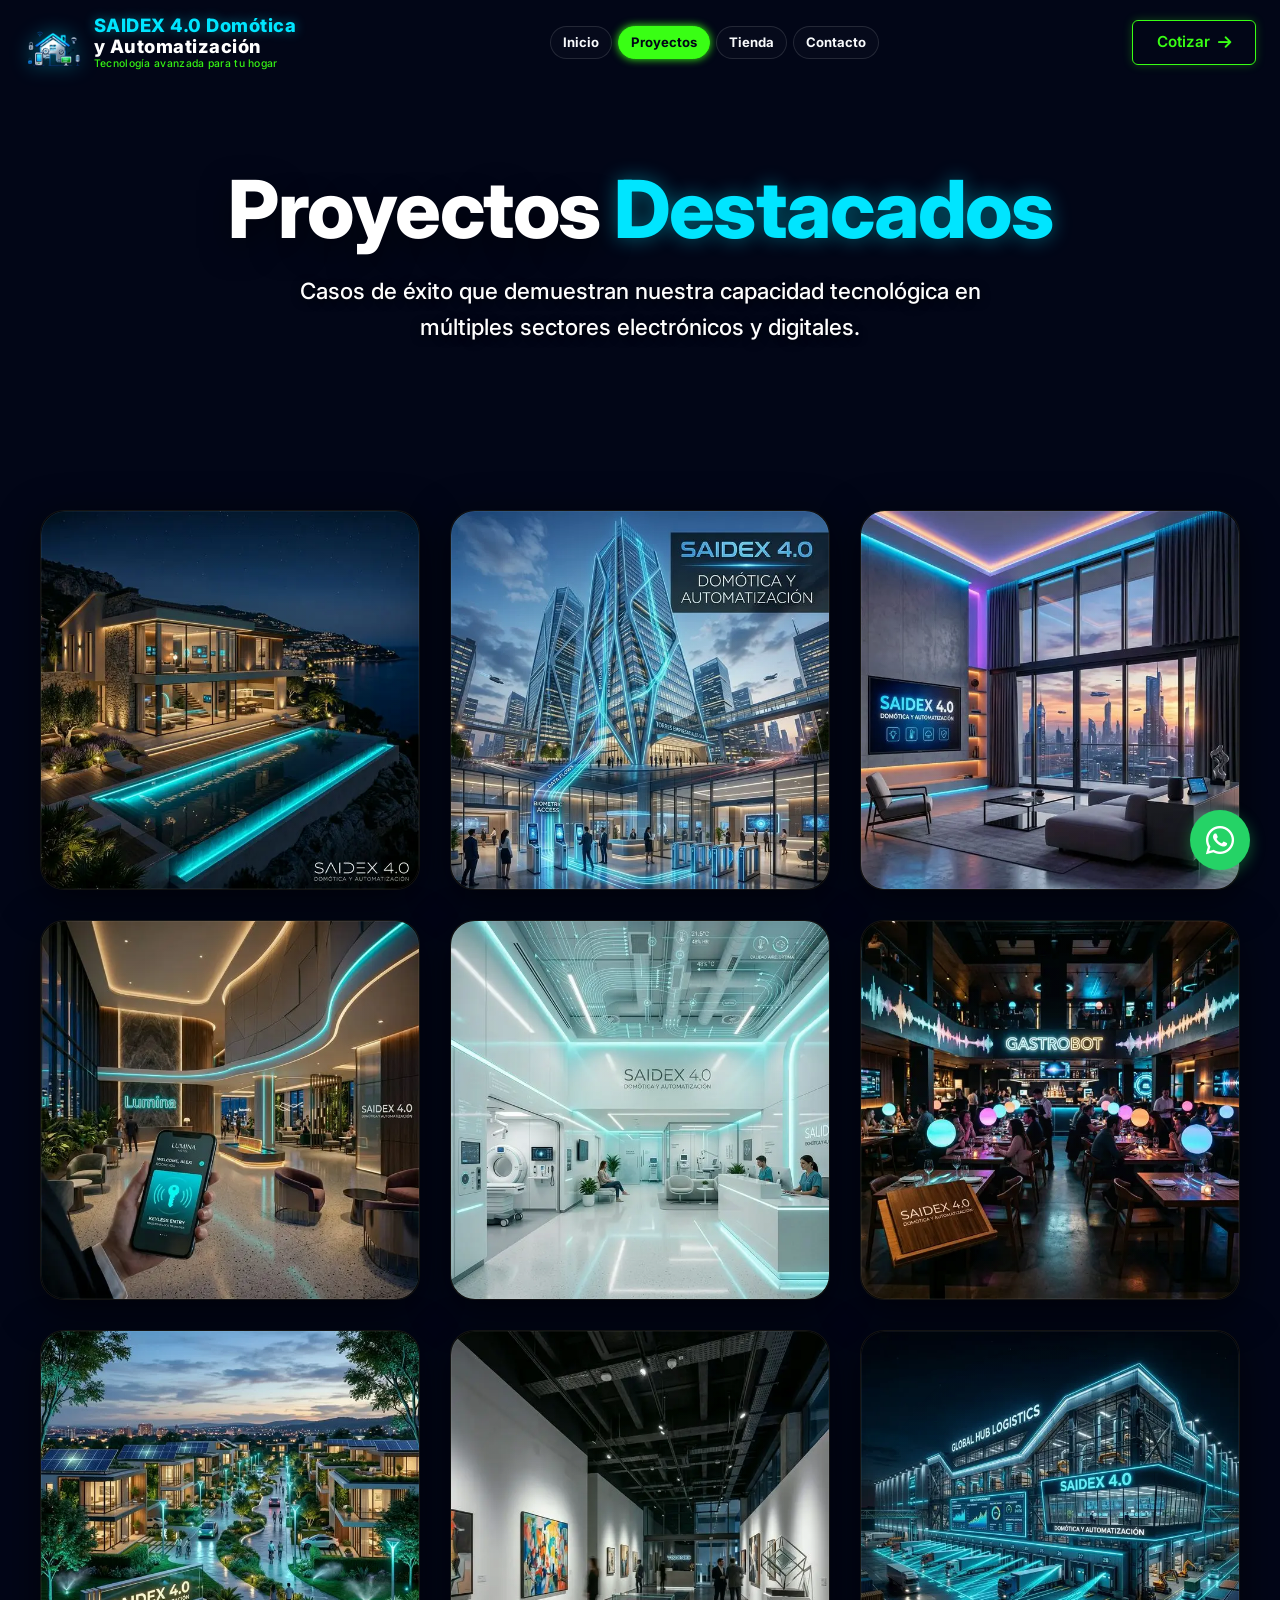
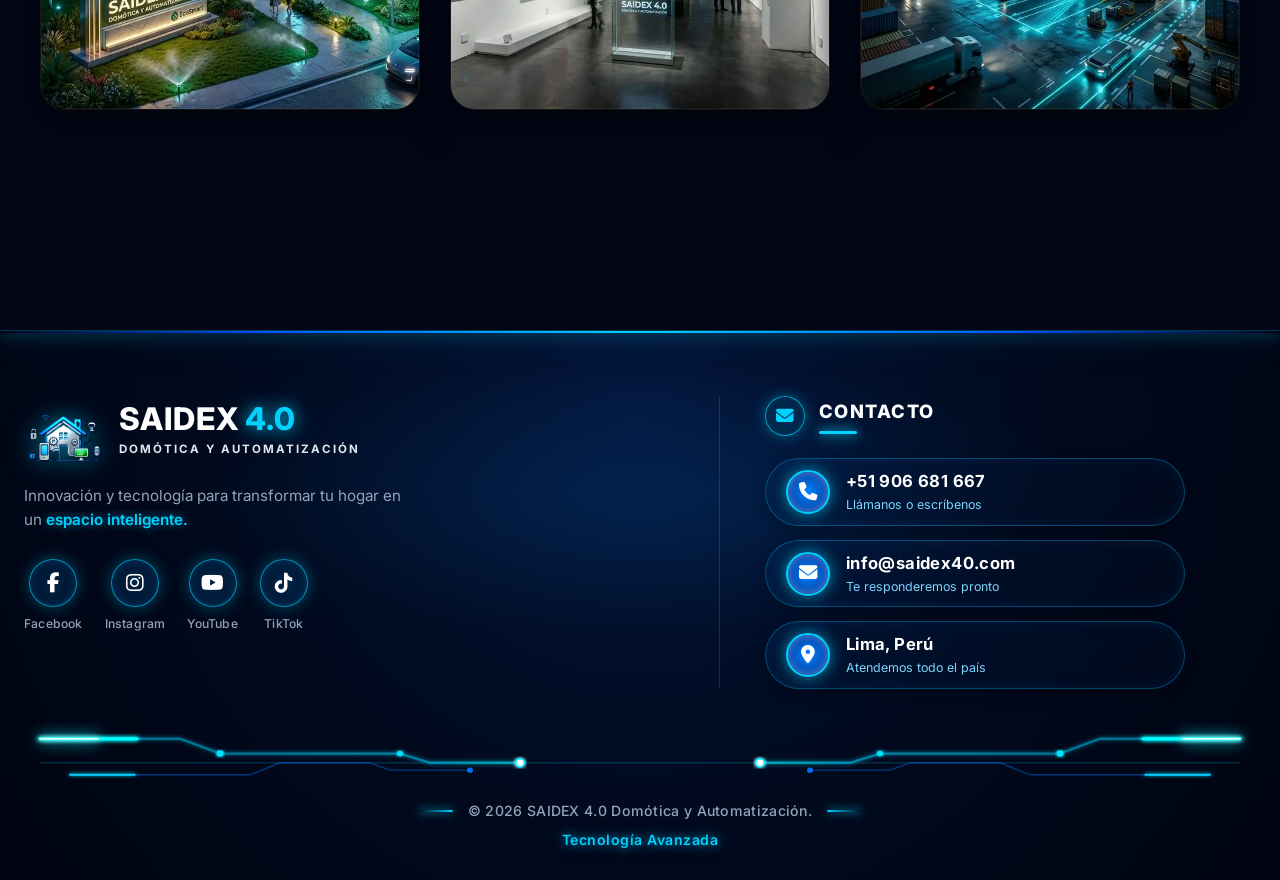
==== commit 865f3cdc: "fix(footer): eliminar columna de navegacion en index, proyectos y tienda y ajustar diseno a 2 column" ====
--- a/proyectos.html
+++ b/proyectos.html
@@ -10,8 +10,8 @@
     <link href="https://fonts.googleapis.com/css2?family=Inter:wght@300;400;500;600;700;800&display=swap"
         rel="stylesheet">
     <link rel="stylesheet" href="https://cdnjs.cloudflare.com/ajax/libs/font-awesome/6.4.0/css/all.min.css">
-    <link rel="stylesheet" href="css/style.css">
-    <link rel="stylesheet" href="css/electric-effect.css">
+    <link rel="stylesheet" href="css/style.css?v=5.1">
+    <link rel="stylesheet" href="css/electric-effect.css?v=5.1">
     <!-- Metadatos de Seguridad -->
     <meta http-equiv="X-Content-Type-Options" content="nosniff">
     <meta name="referrer" content="strict-origin-when-cross-origin">
@@ -654,26 +654,6 @@
                     </div>
                 </div>
 
-                <!-- Column 2: Navegación -->
-                <div class="footer-col-cyber col-nav">
-                    <div class="footer-nav-block">
-                        <div class="footer-header-cyber">
-                            <div class="footer-header-badge" aria-hidden="true">
-                                <i class="fa-regular fa-compass"></i>
-                            </div>
-                            <div class="footer-header-text">
-                                <h4>NAVEGACIÓN</h4>
-                                <div class="footer-header-bar"></div>
-                            </div>
-                        </div>
-                        <ul class="footer-nav-list">
-                            <li><a href="index.html"><i class="fa-solid fa-chevron-right"></i> Inicio</a></li>
-                            <li><a href="proyectos.html"><i class="fa-solid fa-chevron-right"></i> Proyectos</a></li>
-                            <li><a href="tienda.html"><i class="fa-solid fa-chevron-right"></i> Tienda</a></li>
-                            <li><a href="#faq"><i class="fa-solid fa-chevron-right"></i> Preguntas frecuentes</a></li>
-                        </ul>
-                    </div>
-                </div>
 
                 <!-- Column 3: Contacto -->
                 <div class="footer-col-cyber col-contact">
--- a/css/style.css
+++ b/css/style.css
@@ -693,8 +693,8 @@
   min-height: 100vh;
   display: flex;
   align-items: center;
-  padding-top: 150px;
-  padding-bottom: 70px;
+  padding-top: 115px;
+  padding-bottom: 60px;
   background-color: #020617;
   background-image: url('../assets/hero.webp');
   background-size: cover;
@@ -1036,8 +1036,8 @@
   }
 
   .hero {
-    padding-top: 130px;
-    padding-bottom: 50px;
+    padding-top: 88px !important;
+    padding-bottom: 35px !important;
     background-position: 70% center;
   }
 
@@ -2015,52 +2015,36 @@
   z-index: 0;
 }
 
-/* 3-Column Futuristic Grid (Desktop >= 1024px) */
+/* 2-Column Futuristic Grid (Desktop >= 1024px) */
 .footer-grid-cyber {
   position: relative;
   z-index: 1;
   display: grid;
-  grid-template-columns: 1.25fr 1fr 1.25fr;
+  grid-template-columns: 1.2fr 1fr;
   align-items: start;
-  gap: 0;
+  gap: 50px;
   margin-bottom: 35px;
 }
 
 .footer-col-cyber {
-  padding: 0 35px;
+  padding: 0;
 }
 
 .footer-col-cyber.col-brand {
   padding-left: 0;
-  padding-right: 35px;
+  padding-right: 30px;
   display: flex;
   flex-direction: column;
   align-items: flex-start;
 }
 
-.footer-col-cyber.col-nav {
+.footer-col-cyber.col-contact {
+  padding-left: 45px;
+  padding-right: 0;
   border-left: 1px solid rgba(0, 180, 255, 0.22);
-  border-right: 1px solid rgba(0, 180, 255, 0.22);
-  box-shadow: inset 1px 0 12px rgba(0, 180, 255, 0.04), inset -1px 0 12px rgba(0, 180, 255, 0.04);
-  padding: 0 35px;
-  display: flex;
-  flex-direction: column;
-  align-items: center;
-}
-
-.footer-nav-block {
   display: flex;
   flex-direction: column;
   align-items: flex-start;
-  width: fit-content;
-}
-
-.footer-col-cyber.col-contact {
-  padding-left: 35px;
-  padding-right: 0;
-  display: flex;
-  flex-direction: column;
-  align-items: flex-end;
 }
 
 .footer-contact-block {
@@ -2662,64 +2646,18 @@
     gap: 20px;
   }
 
-  /* Column 2: Navigation (Centered with glowing horizontal dividers) */
-  .footer-col-cyber.col-nav {
-    border-left: none;
-    border-right: none;
+  /* Column 2: Contact (Centered) */
+  .footer-col-cyber.col-contact {
+    border-left: none !important;
     border-top: 1px solid rgba(0, 180, 255, 0.22);
-    border-bottom: 1px solid rgba(0, 180, 255, 0.22);
-    box-shadow: 0 0 20px rgba(0, 180, 255, 0.05);
-    padding: 35px 15px !important;
-    display: flex;
-    flex-direction: column;
-    align-items: center;
-    text-align: center;
-  }
-
-  .footer-nav-block {
-    display: flex;
-    flex-direction: column;
-    align-items: center;
-    text-align: center;
-    width: 100%;
-  }
-
-  .footer-header-cyber {
-    justify-content: center;
-    margin-bottom: 20px;
-  }
-
-  .footer-header-text {
-    align-items: center;
-  }
-
-  .footer-header-bar {
-    margin: 6px auto 0;
-  }
-
-  .footer-nav-list {
-    align-items: center;
-    text-align: center;
-    width: 100%;
-    gap: 16px;
-  }
-
-  .footer-nav-list li a {
-    justify-content: center;
-  }
-
-  .footer-nav-list li a:hover {
-    transform: translateY(-2px);
-  }
-
-  /* Column 3: Contact (Centered) */
-  .footer-col-cyber.col-contact {
+    box-shadow: 0 -8px 20px rgba(0, 180, 255, 0.04);
     padding: 35px 15px 10px !important;
     display: flex;
     flex-direction: column;
     align-items: center;
     text-align: center;
   }
+
 
   .footer-contact-block {
     width: 100%;
@@ -3077,7 +3015,7 @@
   }
 
   .hero {
-    padding-top: 160px !important;
+    padding-top: 88px !important;
   }
 
   .company-name {
@@ -3092,7 +3030,7 @@
     padding: 60px 0;
   }
 
-  .hero-title {
+  .hero-title:not(.hero-dynamic-title) {
     font-size: 2.2rem;
     line-height: 1.2;
 
@@ -3103,7 +3041,7 @@
     /* Remove manual breaks on mobile */
   }
 
-  .hero-subtitle {
+  .hero-subtitle:not(.hero-dynamic-desc) {
     font-size: 0.95rem;
     margin-bottom: 25px;
 
@@ -3126,8 +3064,13 @@
   }
 
   .features-container {
-    flex-direction: column;
-    gap: 30px;
+    display: grid;
+    grid-template-columns: repeat(2, 1fr);
+    gap: 16px;
+  }
+
+  .feature-item {
+    border-right: none !important;
   }
 
   .hero-trust {
@@ -3141,9 +3084,9 @@
   }
 
   .stats-container {
-    flex-direction: column;
-    align-items: center;
-    gap: 30px;
+    display: grid;
+    grid-template-columns: repeat(2, 1fr);
+    gap: 16px;
   }
 
   .stat-item {
@@ -3712,32 +3655,205 @@
     padding: 25px !important;
   }
 
-  /* Features Strip */
+  /* Features Strip - Mobile 2x2 Cyber Glass Cards */
   .features-strip {
-    padding: 40px 0;
+    padding: 28px 0 !important;
+    background: linear-gradient(180deg, rgba(2, 6, 23, 0.95) 0%, rgba(15, 23, 42, 0.9) 100%) !important;
+    border-top: 1px solid rgba(0, 229, 255, 0.1);
+    border-bottom: 1px solid rgba(0, 229, 255, 0.1);
+    position: relative;
+    z-index: 10;
   }
 
   .features-container {
-    flex-direction: column;
-    gap: 25px;
-    align-items: center;
-    text-align: center;
+    display: grid !important;
+    grid-template-columns: repeat(2, 1fr) !important;
+    gap: 12px !important;
+    padding: 0 16px !important;
+    align-items: stretch !important;
   }
 
   .feature-item {
-    border-right: none !important;
-    border-bottom: 1px solid rgba(255, 255, 255, 0.1);
-    padding-bottom: 20px;
-  }
-
-  /* Stats Section */
+    position: relative;
+    display: flex !important;
+    flex-direction: column !important;
+    align-items: flex-start !important;
+    text-align: left !important;
+    gap: 8px !important;
+    padding: 16px 14px !important;
+    background: linear-gradient(145deg, rgba(15, 23, 42, 0.8) 0%, rgba(2, 6, 23, 0.9) 100%) !important;
+    border: 1px solid rgba(0, 229, 255, 0.18) !important;
+    border-radius: 16px !important;
+    box-shadow: 0 6px 20px rgba(0, 0, 0, 0.45), inset 0 1px 0 rgba(255, 255, 255, 0.08) !important;
+    backdrop-filter: blur(12px);
+    -webkit-backdrop-filter: blur(12px);
+    overflow: hidden;
+    box-sizing: border-box !important;
+    width: 100% !important;
+    transition: transform 0.25s ease, border-color 0.25s ease, box-shadow 0.25s ease;
+  }
+
+  .feature-item::before {
+    content: '';
+    position: absolute;
+    top: 0;
+    left: 0;
+    right: 0;
+    height: 2px;
+    background: linear-gradient(90deg, transparent, rgba(0, 229, 255, 0.6), transparent);
+    opacity: 0.7;
+    pointer-events: none;
+  }
+
+  .feature-item:hover,
+  .feature-item:active {
+    transform: translateY(-2px);
+    border-color: rgba(0, 229, 255, 0.45) !important;
+    box-shadow: 0 8px 24px rgba(0, 229, 255, 0.18), inset 0 1px 0 rgba(255, 255, 255, 0.15) !important;
+  }
+
+  .feature-icon {
+    width: 44px !important;
+    height: 44px !important;
+    font-size: 1.25rem !important;
+    background: rgba(0, 229, 255, 0.08) !important;
+    border: 1px solid rgba(0, 229, 255, 0.25) !important;
+    border-radius: 12px !important;
+    color: var(--brand-cyan, #00E5FF) !important;
+    box-shadow: 0 0 14px rgba(0, 229, 255, 0.2) !important;
+    display: flex !important;
+    align-items: center !important;
+    justify-content: center !important;
+    margin-bottom: 2px !important;
+    flex-shrink: 0;
+    transition: transform 0.25s ease, box-shadow 0.25s ease;
+  }
+
+  .feature-item:hover .feature-icon,
+  .feature-item:active .feature-icon {
+    transform: scale(1.05);
+    box-shadow: 0 0 20px rgba(0, 229, 255, 0.45) !important;
+  }
+
+  .feature-text {
+    width: 100%;
+  }
+
+  .feature-text h4 {
+    font-size: clamp(0.82rem, 2.8vw, 0.92rem) !important;
+    font-weight: 700 !important;
+    color: #ffffff !important;
+    margin-bottom: 3px !important;
+    line-height: 1.25 !important;
+    letter-spacing: -0.2px;
+  }
+
+  .feature-text p {
+    font-size: clamp(0.66rem, 2.2vw, 0.74rem) !important;
+    color: #94a3b8 !important;
+    line-height: 1.35 !important;
+    margin: 0 !important;
+  }
+
+  /* Stats Section - Mobile 2x2 Cyber Glass Cards */
+  .stats-section {
+    padding: 35px 0 !important;
+    background: linear-gradient(180deg, rgba(2, 6, 23, 0.95) 0%, rgba(15, 23, 42, 0.9) 100%) !important;
+    border-top: 1px solid rgba(0, 229, 255, 0.1);
+    border-bottom: 1px solid rgba(0, 229, 255, 0.1);
+    position: relative;
+    z-index: 10;
+  }
+
   .stats-container {
-    padding: 0 40px;
+    display: grid !important;
+    grid-template-columns: repeat(2, 1fr) !important;
+    gap: 12px !important;
+    padding: 0 16px !important;
+    align-items: stretch !important;
+  }
+
+  .stat-item {
+    position: relative;
+    display: flex !important;
+    flex-direction: column !important;
+    align-items: center !important;
+    justify-content: center !important;
+    text-align: center !important;
+    padding: 18px 12px 16px !important;
+    background: linear-gradient(145deg, rgba(15, 23, 42, 0.8) 0%, rgba(2, 6, 23, 0.9) 100%) !important;
+    border: 1px solid rgba(0, 229, 255, 0.18) !important;
+    border-radius: 16px !important;
+    box-shadow: 0 6px 20px rgba(0, 0, 0, 0.45), inset 0 1px 0 rgba(255, 255, 255, 0.08) !important;
+    backdrop-filter: blur(12px);
+    -webkit-backdrop-filter: blur(12px);
+    overflow: hidden;
+    width: 100% !important;
+    box-sizing: border-box !important;
+    transition: transform 0.25s ease, border-color 0.25s ease, box-shadow 0.25s ease;
+  }
+
+  .stat-item::before {
+    content: '';
+    position: absolute;
+    top: 0;
+    left: 0;
+    right: 0;
+    height: 2px;
+    background: linear-gradient(90deg, transparent, rgba(0, 229, 255, 0.6), transparent);
+    opacity: 0.7;
+    pointer-events: none;
+  }
+
+  .stat-item:hover,
+  .stat-item:active {
+    transform: translateY(-2px);
+    border-color: rgba(0, 229, 255, 0.45) !important;
+    box-shadow: 0 8px 24px rgba(0, 229, 255, 0.2), inset 0 1px 0 rgba(255, 255, 255, 0.15) !important;
+  }
+
+  .stat-icon {
+    width: 44px !important;
+    height: 44px !important;
+    font-size: 1.25rem !important;
+    background: rgba(0, 229, 255, 0.08) !important;
+    border: 1px solid rgba(0, 229, 255, 0.25) !important;
+    border-radius: 12px !important;
+    color: var(--brand-cyan, #00E5FF) !important;
+    box-shadow: 0 0 14px rgba(0, 229, 255, 0.2) !important;
+    display: flex !important;
+    align-items: center !important;
+    justify-content: center !important;
+    margin-bottom: 8px !important;
+    flex-shrink: 0;
+    transition: transform 0.25s ease, box-shadow 0.25s ease;
+  }
+
+  .stat-item:hover .stat-icon,
+  .stat-item:active .stat-icon {
+    transform: scale(1.05);
+    box-shadow: 0 0 20px rgba(0, 229, 255, 0.45) !important;
   }
 
   .stat-item h3 {
-    font-size: 2.2rem;
-  }
+    font-size: clamp(1.45rem, 5vw, 1.85rem) !important;
+    font-weight: 800 !important;
+    color: #ffffff !important;
+    margin-bottom: 4px !important;
+    line-height: 1.1 !important;
+    letter-spacing: -0.5px;
+  }
+
+  .stat-item p {
+    font-size: clamp(0.66rem, 2.2vw, 0.76rem) !important;
+    color: #94a3b8 !important;
+    font-weight: 500 !important;
+    line-height: 1.3 !important;
+    text-transform: uppercase;
+    letter-spacing: 0.5px;
+    margin: 0 !important;
+  }
+
 
   /* CTA Banner */
   .cta-bg {
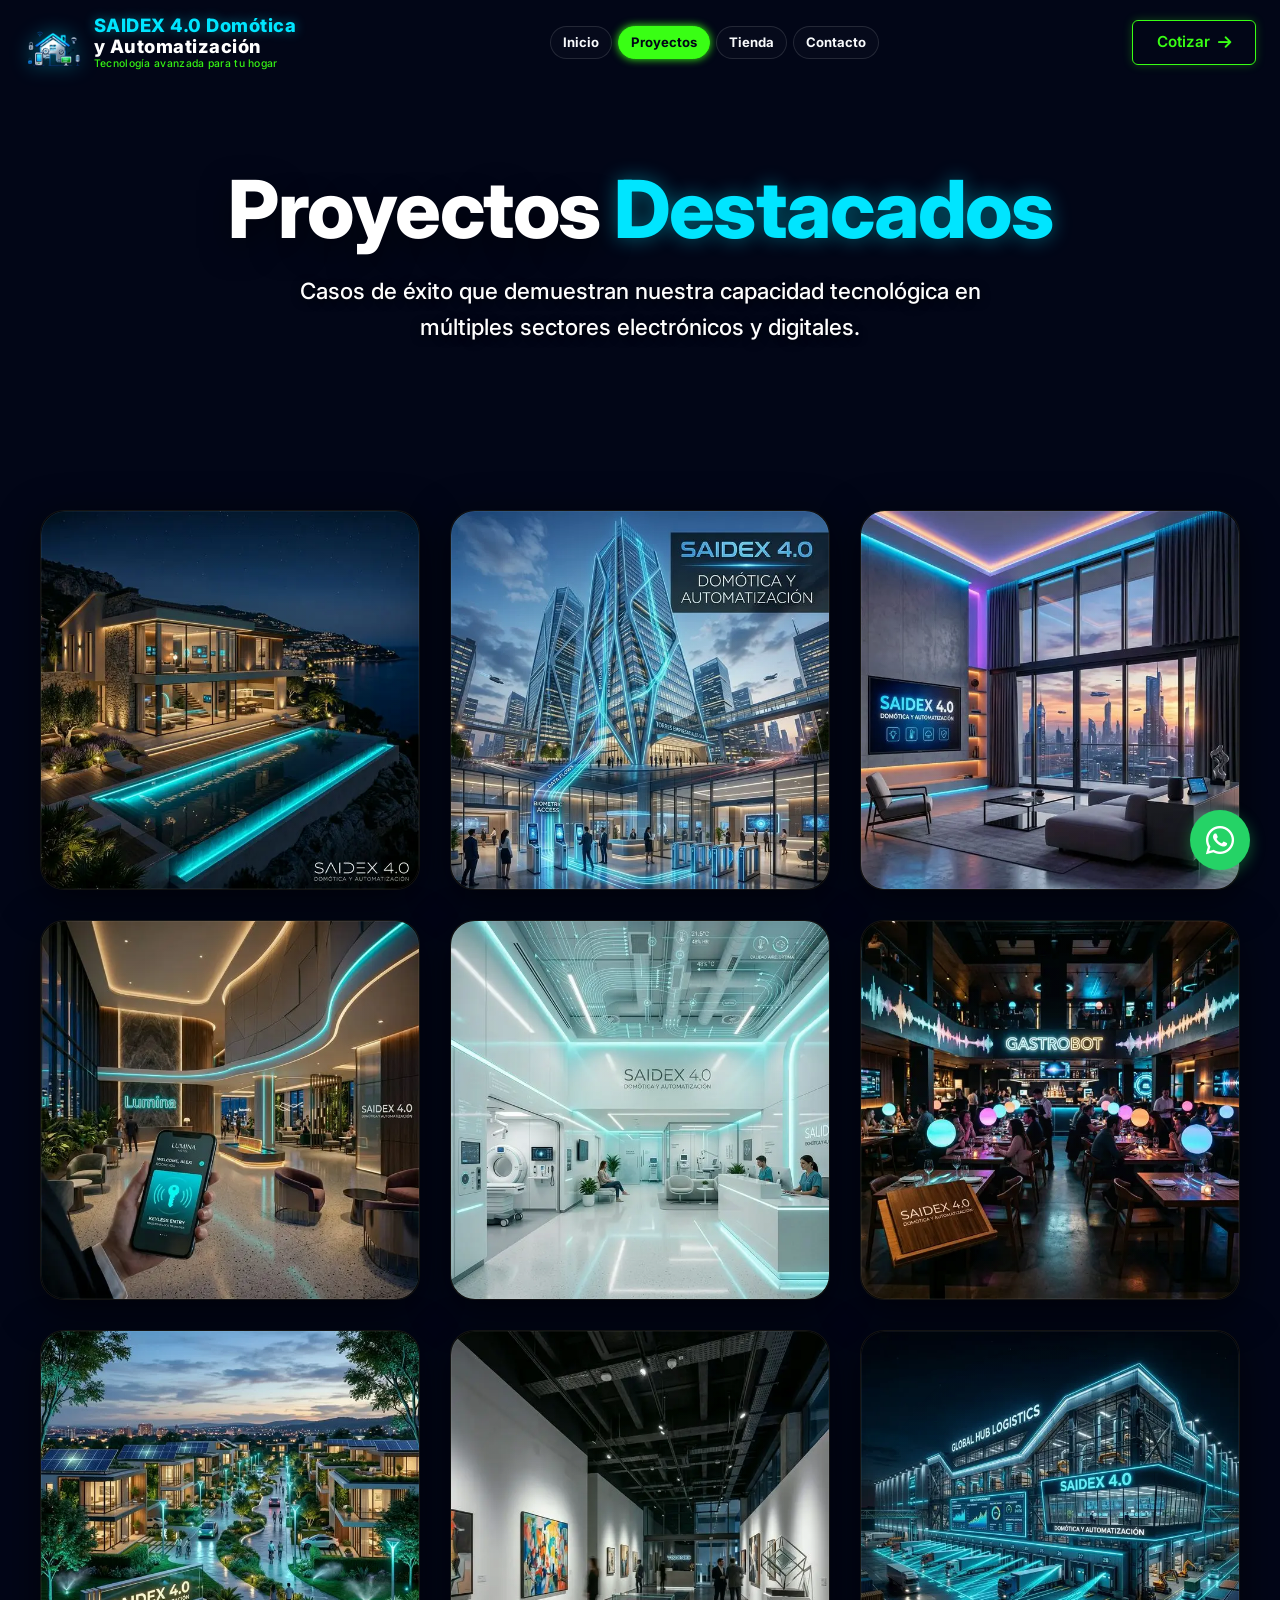
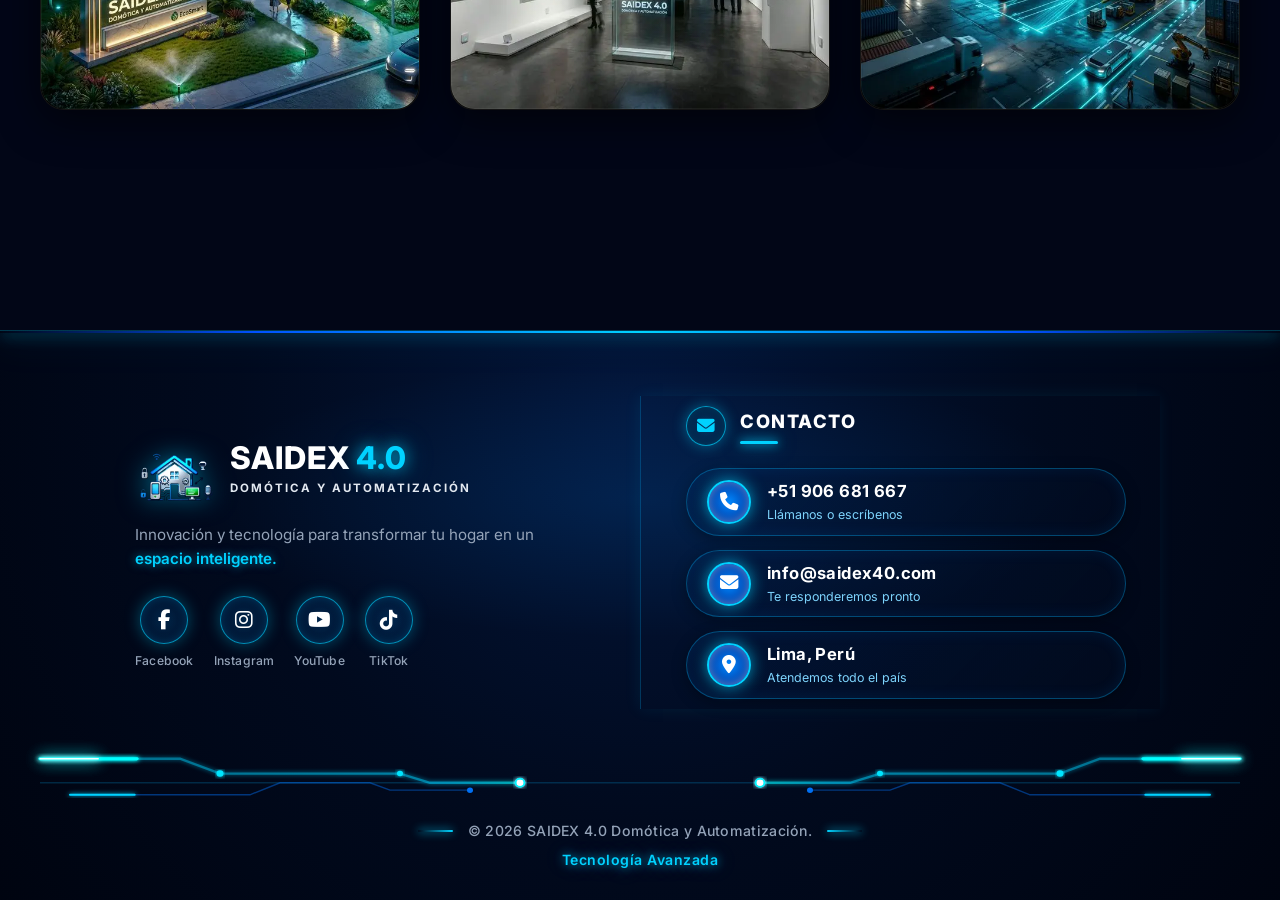
==== commit 5db68ae4: "feat: footer 2 col, preloader 3s, autoplay carrusel 3s con HUD, overlay movil y auditoria integral" ====
--- a/proyectos.html
+++ b/proyectos.html
@@ -295,11 +295,12 @@
                 <a href="index.html#cotizar" class="btn btn-primary">Cotizar <i class="fa-solid fa-arrow-right"></i></a>
             </div>
 
-            <div class="menu-toggle" id="mobileMenu">
+            <button class="menu-toggle" id="mobileMenu" aria-label="Abrir menú" aria-expanded="false"
+                aria-controls="navLinks">
                 <span></span>
                 <span></span>
                 <span></span>
-            </div>
+            </button>
         </div>
     </header>
 
@@ -605,6 +606,101 @@
     <footer class="footer" id="contacto">
         <!-- Resplandor de Iluminación Ambiental -->
         <div class="footer-ambient-glow" aria-hidden="true"></div>
+
+        <style>
+            /* 2 Columnas de igual tamaño, centradas en el medio para el pie de página */
+            #contacto .footer-grid-cyber {
+                display: grid;
+                grid-template-columns: 1fr 1fr;
+                gap: 0;
+                max-width: 1040px;
+                margin: 0 auto 35px;
+                align-items: center;
+                justify-content: center;
+                position: relative;
+                z-index: 1;
+            }
+
+            #contacto .footer-col-cyber.col-brand {
+                display: flex;
+                flex-direction: column;
+                align-items: flex-start;
+                justify-content: center;
+                padding: 10px 45px 10px 15px;
+                width: 100%;
+                box-sizing: border-box;
+            }
+
+            #contacto .footer-col-cyber.col-brand .footer-tagline {
+                max-width: 440px;
+                margin-bottom: 24px;
+            }
+
+            #contacto .footer-col-cyber.col-brand .footer-social-row {
+                display: flex;
+                align-items: flex-start;
+                gap: 20px;
+            }
+
+            #contacto .footer-col-cyber.col-contact {
+                display: flex;
+                flex-direction: column;
+                align-items: flex-start;
+                justify-content: center;
+                padding: 10px 15px 10px 45px;
+                border-left: 1px solid rgba(0, 180, 255, 0.25);
+                box-shadow: -1px 0 15px rgba(0, 210, 255, 0.08);
+                width: 100%;
+                box-sizing: border-box;
+            }
+
+            #contacto .footer-contact-block {
+                width: 100%;
+                max-width: 440px;
+            }
+
+            #contacto .contact-pill-card {
+                width: 100%;
+            }
+
+            @media (max-width: 991px) {
+                #contacto .footer-grid-cyber {
+                    grid-template-columns: 1fr;
+                    max-width: 480px;
+                    margin: 0 auto 30px;
+                    gap: 0;
+                }
+
+                #contacto .footer-col-cyber.col-brand {
+                    padding: 0 15px 35px !important;
+                    align-items: center;
+                    text-align: center;
+                }
+
+                #contacto .footer-col-cyber.col-brand .footer-tagline {
+                    text-align: center;
+                    margin: 0 auto 24px;
+                }
+
+                #contacto .footer-col-cyber.col-brand .footer-social-row {
+                    justify-content: center;
+                }
+
+                #contacto .footer-col-cyber.col-contact {
+                    border-left: none !important;
+                    border-top: 1px solid rgba(0, 180, 255, 0.22);
+                    box-shadow: 0 -8px 20px rgba(0, 180, 255, 0.04);
+                    padding: 35px 15px 10px !important;
+                    align-items: center;
+                    text-align: center;
+                }
+
+                #contacto .footer-contact-block {
+                    margin: 0 auto;
+                    align-items: center;
+                }
+            }
+        </style>
 
         <div class="container" style="position: relative; z-index: 2;">
             <div class="footer-grid-cyber">
@@ -826,9 +922,9 @@
     <a href="https://wa.me/51906681667" class="whatsapp-float" target="_blank" rel="noopener noreferrer">
         <i class="fa-brands fa-whatsapp"></i>
     </a>
-    <script src="js/script.js"></script>
-    <script src="js/electric-effect.js"></script>
-    <script src="js/beast-cursor.js"></script>
+    <script src="js/script.js?v=5.2"></script>
+    <script src="js/electric-effect.js?v=5.2"></script>
+    <script src="js/beast-cursor.js?v=5.2"></script>
 </body>
 
 </html>
--- a/css/style.css
+++ b/css/style.css
@@ -1042,10 +1042,18 @@
   }
 
   .hero-overlay-cinematic {
-    background: linear-gradient(to bottom,
-        rgba(2, 6, 23, 0.95) 0%,
-        rgba(2, 6, 23, 0.88) 50%,
-        rgba(2, 6, 23, 0.96) 100%);
+    background:
+      linear-gradient(to right,
+        rgba(2, 6, 23, 0.92) 0%,
+        rgba(2, 6, 23, 0.82) 32%,
+        rgba(2, 6, 23, 0.60) 50%,
+        rgba(2, 6, 23, 0.20) 72%,
+        rgba(2, 6, 23, 0.05) 100%),
+      linear-gradient(to bottom,
+        rgba(2, 6, 23, 0.70) 0%,
+        transparent 22%,
+        transparent 76%,
+        rgba(2, 6, 23, 0.92) 100%);
   }
 
   .hero-container {
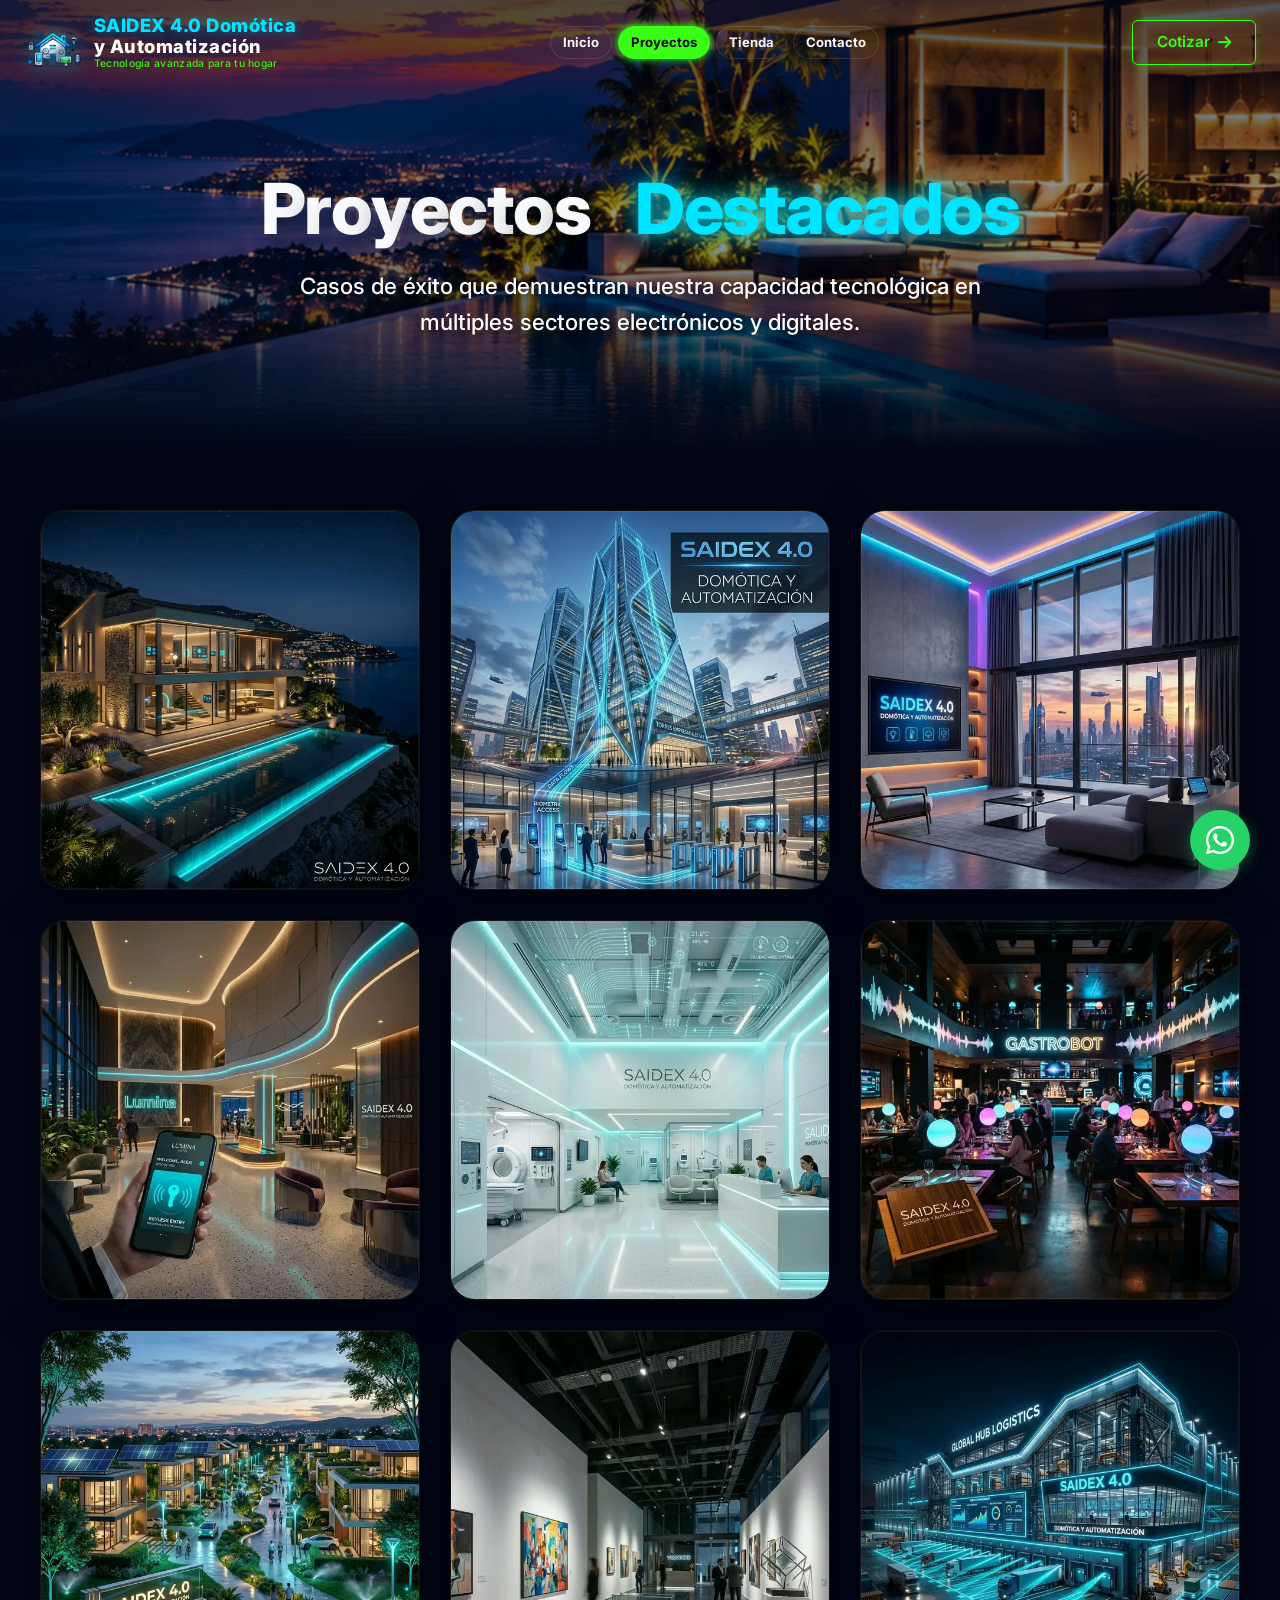
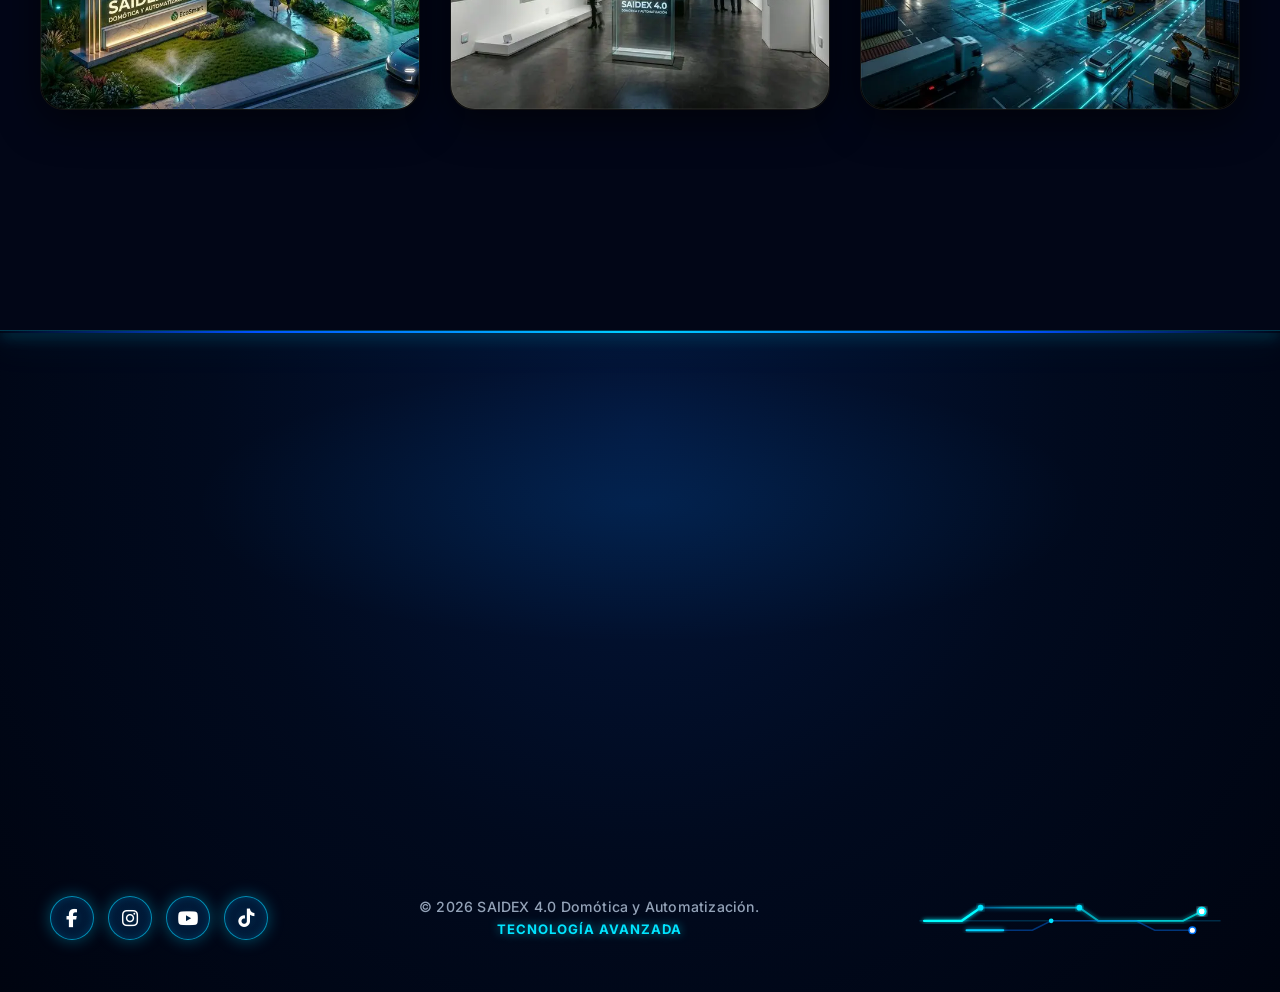
==== commit 66ba1c7f: "feat: footer 2 col cyber, circuitos fluidos preloader, titulo electrico y optimizacion responsive un" ====
--- a/proyectos.html
+++ b/proyectos.html
@@ -199,10 +199,10 @@
         position: relative;
         padding: 160px 0 100px;
         text-align: center;
-        background-image: url('assets/proyectos_hero_ai.webp');
+        background-image: url('assets/Villa%20futurista%20sobre%20el%20mar%20al%20anochecer.png');
         background-size: cover;
         background-position: center;
-        background-attachment: fixed;
+        background-repeat: no-repeat;
         min-height: 450px;
         display: flex;
         align-items: center;
@@ -215,7 +215,7 @@
         left: 0;
         width: 100%;
         height: 100%;
-        background: linear-gradient(to bottom, rgba(2, 6, 23, 0.8) 0%, rgba(2, 6, 23, 0.5) 50%, rgba(2, 6, 23, 0.9) 100%);
+        background: linear-gradient(to bottom, rgba(2, 6, 23, 0.7) 0%, rgba(2, 6, 23, 0.4) 50%, rgba(2, 6, 23, 1) 100%);
         z-index: 1;
     }
 
@@ -226,17 +226,6 @@
 
     .bg-proyectos {
         background-color: #020617;
-        background-image: url('assets/proyectos_hero_ai.webp');
-        background-size: cover;
-        background-position: center;
-        background-attachment: fixed;
-    }
-
-    @media (max-width: 992px), (pointer: coarse) {
-        .hero-proyectos-ai,
-        .bg-proyectos {
-            background-attachment: scroll !important;
-        }
     }
 </style>
 </head>
@@ -308,10 +297,28 @@
         <section class="hero-proyectos-ai">
             <div class="hero-overlay-dark"></div>
             <div class="container relative-z">
-                <h1 class="hero-title"
-                    style="font-size: 5rem; font-weight: 800; color: #FFF; margin-bottom: 20px; letter-spacing: -1.5px; text-shadow: 0 10px 30px rgba(0,0,0,0.5);">
-                    Proyectos <span class="neon-text">Destacados</span></h1>
-                <p
+                <h1 class="hero-title hero-electric-title" aria-label="Proyectos Destacados"
+                    style="font-size: clamp(2.4rem, 5.5vw, 5rem); font-weight: 800; color: #FFF; margin-bottom: 20px; letter-spacing: -1.5px; text-shadow: 0 10px 30px rgba(0,0,0,0.5);">
+                    <span class="electric-row row-1" aria-hidden="true">
+                        <span class="elec-char" style="--c-idx: 0">P</span><span class="elec-char"
+                            style="--c-idx: 1">r</span><span class="elec-char" style="--c-idx: 2">o</span><span
+                            class="elec-char" style="--c-idx: 3">y</span><span class="elec-char"
+                            style="--c-idx: 4">e</span><span class="elec-char" style="--c-idx: 5">c</span><span
+                            class="elec-char" style="--c-idx: 6">t</span><span class="elec-char"
+                            style="--c-idx: 7">o</span><span class="elec-char" style="--c-idx: 8">s</span>
+                    </span>
+                    <span class="elec-space">&nbsp;</span>
+                    <span class="electric-row row-2 text-neon-cyan" aria-hidden="true">
+                        <span class="elec-char" style="--c-idx: 9">D</span><span class="elec-char"
+                            style="--c-idx: 10">e</span><span class="elec-char" style="--c-idx: 11">s</span><span
+                            class="elec-char" style="--c-idx: 12">t</span><span class="elec-char"
+                            style="--c-idx: 13">a</span><span class="elec-char" style="--c-idx: 14">c</span><span
+                            class="elec-char" style="--c-idx: 15">a</span><span class="elec-char"
+                            style="--c-idx: 16">d</span><span class="elec-char" style="--c-idx: 17">o</span><span
+                            class="elec-char" style="--c-idx: 18">s</span>
+                    </span>
+                </h1>
+                <p class="scroll-bounce delay-1"
                     style="font-size: 1.4rem; color: #FFFFFF; max-width: 700px; margin: 0 auto; line-height: 1.6; font-weight: 500; text-shadow: 0 2px 10px rgba(0,0,0,0.8);">
                     Casos de éxito que demuestran nuestra capacidad tecnológica en múltiples sectores electrónicos y
                     digitales.
@@ -321,7 +328,7 @@
 
         <section style="padding-bottom: 120px;">
             <div class="container">
-                <div class="projects-grid">
+                <div class="projects-grid scroll-stagger-group">
                     <!-- Proyecto 1: Residencial Prime -->
                     <article class="project-card electric-cyan">
                         <div class="electric-fx-frame" aria-hidden="true">
@@ -602,157 +609,79 @@
         </section>
     </main>
 
-    <!-- Pie de Página Cibernético Futurista (SAIDEX 4.0) -->
+    <!-- Pie de Página Cibernético Futurista (SAIDEX 4.0 - Diseño Unificado) -->
     <footer class="footer" id="contacto">
         <!-- Resplandor de Iluminación Ambiental -->
         <div class="footer-ambient-glow" aria-hidden="true"></div>
 
-        <style>
-            /* 2 Columnas de igual tamaño, centradas en el medio para el pie de página */
-            #contacto .footer-grid-cyber {
-                display: grid;
-                grid-template-columns: 1fr 1fr;
-                gap: 0;
-                max-width: 1040px;
-                margin: 0 auto 35px;
-                align-items: center;
-                justify-content: center;
-                position: relative;
-                z-index: 1;
-            }
-
-            #contacto .footer-col-cyber.col-brand {
-                display: flex;
-                flex-direction: column;
-                align-items: flex-start;
-                justify-content: center;
-                padding: 10px 45px 10px 15px;
-                width: 100%;
-                box-sizing: border-box;
-            }
-
-            #contacto .footer-col-cyber.col-brand .footer-tagline {
-                max-width: 440px;
-                margin-bottom: 24px;
-            }
-
-            #contacto .footer-col-cyber.col-brand .footer-social-row {
-                display: flex;
-                align-items: flex-start;
-                gap: 20px;
-            }
-
-            #contacto .footer-col-cyber.col-contact {
-                display: flex;
-                flex-direction: column;
-                align-items: flex-start;
-                justify-content: center;
-                padding: 10px 15px 10px 45px;
-                border-left: 1px solid rgba(0, 180, 255, 0.25);
-                box-shadow: -1px 0 15px rgba(0, 210, 255, 0.08);
-                width: 100%;
-                box-sizing: border-box;
-            }
-
-            #contacto .footer-contact-block {
-                width: 100%;
-                max-width: 440px;
-            }
-
-            #contacto .contact-pill-card {
-                width: 100%;
-            }
-
-            @media (max-width: 991px) {
-                #contacto .footer-grid-cyber {
-                    grid-template-columns: 1fr;
-                    max-width: 480px;
-                    margin: 0 auto 30px;
-                    gap: 0;
-                }
-
-                #contacto .footer-col-cyber.col-brand {
-                    padding: 0 15px 35px !important;
-                    align-items: center;
-                    text-align: center;
-                }
-
-                #contacto .footer-col-cyber.col-brand .footer-tagline {
-                    text-align: center;
-                    margin: 0 auto 24px;
-                }
-
-                #contacto .footer-col-cyber.col-brand .footer-social-row {
-                    justify-content: center;
-                }
-
-                #contacto .footer-col-cyber.col-contact {
-                    border-left: none !important;
-                    border-top: 1px solid rgba(0, 180, 255, 0.22);
-                    box-shadow: 0 -8px 20px rgba(0, 180, 255, 0.04);
-                    padding: 35px 15px 10px !important;
-                    align-items: center;
-                    text-align: center;
-                }
-
-                #contacto .footer-contact-block {
-                    margin: 0 auto;
-                    align-items: center;
-                }
-            }
-        </style>
-
-        <div class="container" style="position: relative; z-index: 2;">
-            <div class="footer-grid-cyber">
-                <!-- Columna 1: Marca y Redes Sociales -->
-                <div class="footer-col-cyber col-brand">
-                    <a href="index.html" class="footer-brand-wrap">
-                        <img src="assets/logo.webp" alt="SAIDEX 4.0 Logo" class="footer-logo-img">
-                        <div class="footer-brand-text">
-                            <span class="footer-brand-title">SAIDEX <span class="cyan-num">4.0</span></span>
-                            <span class="footer-brand-sub">DOMÓTICA Y AUTOMATIZACIÓN</span>
-                        </div>
+        <div class="footer-cyber-grand-container">
+            <!-- Gran Tarjeta Cibernética Principal -->
+            <div class="footer-grand-cyber-card scroll-bounce cyber-flash">
+                <!-- Columna 1: CTA "¿Tienes un proyecto en mente?" -->
+                <div class="footer-card-col col-cta">
+                    <div class="cta-eyebrow">
+                        <span class="sprout-icon">🌱</span>
+                        <span>¿Tienes un proyecto en mente?</span>
+                    </div>
+                    <h2 class="cta-title">
+                        Hablemos<br>
+                        <span class="cta-title-cyan">de tu idea</span>
+                    </h2>
+                    <p class="cta-desc">
+                        En SAIDEX 4.0 convertimos tus espacios en lugares más inteligentes, seguros y eficientes.
+                    </p>
+                    <a href="https://wa.me/51906681667?text=Hola%20SAIDEX%204.0,%20deseo%20cotizar%20un%20proyecto%20de%20dom%C3%B3tica" 
+                       target="_blank" rel="noopener noreferrer" class="btn-cta-quote">
+                        <span>Cotizar Proyecto</span>
+                        <i class="fa-solid fa-arrow-right"></i>
                     </a>
-                    <p class="footer-tagline">
-                        Innovación y tecnología para transformar tu hogar en un <span class="highlight-cyan">espacio
-                            inteligente.</span>
-                    </p>
-                    <div class="footer-social-row">
-                        <div class="footer-social-item">
-                            <a href="https://www.facebook.com/share/1DKk2KMXqo/" target="_blank"
-                                rel="noopener noreferrer" class="footer-social-btn" aria-label="Facebook">
-                                <i class="fa-brands fa-facebook-f"></i>
-                            </a>
-                            <span class="footer-social-label">Facebook</span>
-                        </div>
-                        <div class="footer-social-item">
-                            <a href="https://www.instagram.com/capri4431?igsh=cWtvcjdqN3Vhbjgz" target="_blank"
-                                rel="noopener noreferrer" class="footer-social-btn" aria-label="Instagram">
-                                <i class="fa-brands fa-instagram"></i>
-                            </a>
-                            <span class="footer-social-label">Instagram</span>
-                        </div>
-                        <div class="footer-social-item">
-                            <a href="https://youtube.com/@jesusronaldocesararellanas5388/community?si=2w9Oj341CV9DP4Bu"
-                                target="_blank" rel="noopener noreferrer" class="footer-social-btn"
-                                aria-label="YouTube">
-                                <i class="fa-brands fa-youtube"></i>
-                            </a>
-                            <span class="footer-social-label">YouTube</span>
-                        </div>
-                        <div class="footer-social-item">
-                            <a href="https://www.tiktok.com/@arellanasanchez2006" target="_blank"
-                                rel="noopener noreferrer" class="footer-social-btn" aria-label="TikTok">
-                                <i class="fa-brands fa-tiktok"></i>
-                            </a>
-                            <span class="footer-social-label">TikTok</span>
-                        </div>
+                </div>
+
+                <!-- Columna 2: Smartphone 3D Mockup Interactivo -->
+                <div class="footer-card-col col-mockup">
+                    <div class="phone-mockup-frame">
+                        <div class="phone-status-bar">
+                            <span class="phone-time">9:41</span>
+                            <div class="phone-notch"></div>
+                            <div class="phone-status-icons">
+                                <i class="fa-solid fa-signal"></i>
+                                <i class="fa-solid fa-wifi"></i>
+                                <i class="fa-solid fa-battery-full"></i>
+                            </div>
+                        </div>
+                        <div class="phone-app-header">
+                            <div class="phone-app-badge">
+                                <i class="fa-solid fa-house-signal"></i>
+                            </div>
+                        </div>
+                        <div class="phone-app-menu">
+                            <div class="phone-app-item">
+                                <i class="fa-solid fa-lightbulb"></i>
+                                <span>Iluminación</span>
+                            </div>
+                            <div class="phone-app-item">
+                                <i class="fa-solid fa-snowflake"></i>
+                                <span>Climatización</span>
+                            </div>
+                            <div class="phone-app-item">
+                                <i class="fa-solid fa-shield-halved"></i>
+                                <span>Seguridad</span>
+                            </div>
+                            <div class="phone-app-item">
+                                <i class="fa-solid fa-blinds"></i>
+                                <span>Cortinas</span>
+                            </div>
+                            <div class="phone-app-item">
+                                <i class="fa-solid fa-sliders"></i>
+                                <span>Escenarios</span>
+                            </div>
+                        </div>
+                        <div class="phone-home-indicator"></div>
                     </div>
                 </div>
 
-
-                <!-- Column 3: Contacto -->
-                <div class="footer-col-cyber col-contact">
+                <!-- Columna 3: Contacto -->
+                <div class="footer-card-col col-contact">
                     <div class="footer-contact-block">
                         <div class="footer-header-cyber">
                             <div class="footer-header-badge" aria-hidden="true">
@@ -764,8 +693,7 @@
                             </div>
                         </div>
                         <div class="footer-contact-cards">
-                            <a href="https://wa.me/51906681667" target="_blank" rel="noopener noreferrer"
-                                class="contact-pill-card">
+                            <a href="https://wa.me/51906681667" target="_blank" rel="noopener noreferrer" class="contact-pill-card">
                                 <div class="contact-pill-orb">
                                     <i class="fa-solid fa-phone"></i>
                                 </div>
@@ -797,122 +725,68 @@
                 </div>
             </div>
 
-            <!-- Placa de Circuito Cibernético Inferior y Derechos Reservados -->
-            <div class="footer-bottom-cyber">
-                <div class="footer-circuit-divider" aria-hidden="true">
-                    <svg viewBox="0 0 1200 65" class="footer-circuit-svg" preserveAspectRatio="none">
+            <!-- Barra Inferior Unificada: Redes + Derechos + Circuito Neón -->
+            <div class="footer-bottom-unified">
+                <!-- Izquierda: Redes Sociales Circulares -->
+                <div class="footer-bottom-social">
+                    <a href="https://www.facebook.com/share/1DKk2KMXqo/" target="_blank" rel="noopener noreferrer" class="footer-social-btn" aria-label="Facebook">
+                        <i class="fa-brands fa-facebook-f"></i>
+                    </a>
+                    <a href="https://www.instagram.com/capri4431?igsh=cWtvcjdqN3Vhbjgz" target="_blank" rel="noopener noreferrer" class="footer-social-btn" aria-label="Instagram">
+                        <i class="fa-brands fa-instagram"></i>
+                    </a>
+                    <a href="https://youtube.com/@jesusronaldocesararellanas5388/community?si=2w9Oj341CV9DP4Bu" target="_blank" rel="noopener noreferrer" class="footer-social-btn" aria-label="YouTube">
+                        <i class="fa-brands fa-youtube"></i>
+                    </a>
+                    <a href="https://www.tiktok.com/@arellanasanchez2006" target="_blank" rel="noopener noreferrer" class="footer-social-btn" aria-label="TikTok">
+                        <i class="fa-brands fa-tiktok"></i>
+                    </a>
+                </div>
+
+                <!-- Centro: Derechos Reservados -->
+                <div class="footer-bottom-center">
+                    <p class="footer-copyright-text">&copy; 2026 SAIDEX 4.0 Domótica y Automatización.</p>
+                    <p class="footer-tech-tag">Tecnología Avanzada</p>
+                </div>
+
+                <!-- Derecha: Trazos de Circuito Cibernético Animado -->
+                <div class="footer-bottom-circuit" aria-hidden="true">
+                    <svg viewBox="0 0 340 50" class="footer-circuit-mini-svg" preserveAspectRatio="xMidYMid meet">
                         <defs>
-                            <linearGradient id="cyberTraceGradLeft" x1="0%" y1="0%" x2="100%" y2="0%">
-                                <stop offset="0%" stop-color="#0051ff" stop-opacity="0" />
-                                <stop offset="20%" stop-color="#00d2ff" stop-opacity="0.8" />
-                                <stop offset="85%" stop-color="#00d2ff" stop-opacity="1" />
-                                <stop offset="100%" stop-color="#00ffff" stop-opacity="1" />
+                            <linearGradient id="cyberMiniTrace" x1="0%" y1="0%" x2="100%" y2="0%">
+                                <stop offset="0%" stop-color="#0051ff" stop-opacity="0.2" />
+                                <stop offset="30%" stop-color="#00d2ff" stop-opacity="0.8" />
+                                <stop offset="80%" stop-color="#00ffff" stop-opacity="1" />
                             </linearGradient>
-                            <linearGradient id="cyberTraceGradRight" x1="100%" y1="0%" x2="0%" y2="0%">
-                                <stop offset="0%" stop-color="#0051ff" stop-opacity="0" />
-                                <stop offset="20%" stop-color="#00d2ff" stop-opacity="0.8" />
-                                <stop offset="85%" stop-color="#00d2ff" stop-opacity="1" />
-                                <stop offset="100%" stop-color="#00ffff" stop-opacity="1" />
-                            </linearGradient>
-                            <filter id="cyberCircuitGlow" x="-20%" y="-20%" width="140%" height="140%">
-                                <feGaussianBlur stdDeviation="2.5" result="coloredBlur" />
+                            <filter id="miniCircuitGlow" x="-20%" y="-20%" width="140%" height="140%">
+                                <feGaussianBlur stdDeviation="2" result="coloredBlur" />
                                 <feMerge>
                                     <feMergeNode in="coloredBlur" />
                                     <feMergeNode in="SourceGraphic" />
                                 </feMerge>
                             </filter>
                         </defs>
-
-                        <!-- Línea de trazo sutil de fondo -->
-                        <line x1="0" y1="42" x2="1200" y2="42" stroke="rgba(0, 180, 255, 0.2)" stroke-width="1.5" />
-
-                        <!-- Trazo de Circuito Izquierdo 1 (Base escalonada superior) -->
-                        <path class="circuit-trace-base" d="M 0,16 L 140,16 L 180,32 L 360,32 L 390,42 L 480,42"
-                            fill="none" stroke="url(#cyberTraceGradLeft)" stroke-width="2.5"
-                            filter="url(#cyberCircuitGlow)" opacity="0.6" />
-
-                        <!-- Trazo Izquierdo 1 (Animación de haz de pulso de 0,16 a 480,42) -->
-                        <path class="circuit-pulse-beam" d="M 0,16 L 140,16 L 180,32 L 360,32 L 390,42 L 480,42"
-                            fill="none" stroke="#00ffff" stroke-width="3" filter="url(#cyberCircuitGlow)"
-                            pathLength="1000" />
-                        <path class="circuit-pulse-core" d="M 0,16 L 140,16 L 180,32 L 360,32 L 390,42 L 480,42"
-                            fill="none" pathLength="1000" />
-
-                        <!-- Trazo Izquierdo 1 (Segundo pulso continuo) -->
-                        <path class="circuit-pulse-beam beam-delay"
-                            d="M 0,16 L 140,16 L 180,32 L 360,32 L 390,42 L 480,42" fill="none" stroke="#00ffff"
-                            stroke-width="3" filter="url(#cyberCircuitGlow)" pathLength="1000" />
-                        <path class="circuit-pulse-core beam-delay"
-                            d="M 0,16 L 140,16 L 180,32 L 360,32 L 390,42 L 480,42" fill="none" pathLength="1000" />
-
-                        <!-- Trazo Izquierdo 2 (Base escalonada inferior y pulso) -->
-                        <path class="circuit-trace-base" d="M 30,55 L 210,55 L 240,42 L 330,42 L 350,50 L 430,50"
-                            fill="none" stroke="#0070f3" stroke-width="1.5" stroke-opacity="0.45" />
-                        <path class="circuit-pulse-sub" d="M 30,55 L 210,55 L 240,42 L 330,42 L 350,50 L 430,50"
-                            fill="none" stroke="#00d2ff" stroke-width="2" filter="url(#cyberCircuitGlow)"
-                            pathLength="1000" />
-
-                        <!-- Nodos de circuitos izquierdos -->
-                        <circle class="circuit-node-joint" cx="180" cy="32" r="3.5" fill="#00e5ff"
-                            filter="url(#cyberCircuitGlow)" />
-                        <circle class="circuit-node-joint" cx="360" cy="32" r="3" fill="#00e5ff"
-                            filter="url(#cyberCircuitGlow)" />
-                        <circle class="circuit-node-terminal" cx="480" cy="42" r="4.5" fill="#ffffff" stroke="#00e5ff"
-                            stroke-width="2" filter="url(#cyberCircuitGlow)" />
-                        <circle class="circuit-node-halo" cx="480" cy="42" r="4.5" fill="none" stroke="#00ffff" />
-                        <circle class="circuit-node-joint" cx="430" cy="50" r="3" fill="#0070f3" />
-
-                        <!-- Línea de puente central -->
-                        <line class="circuit-bridge-active" x1="480" y1="42" x2="720" y2="42" stroke="#00d2ff"
-                            stroke-width="2" stroke-dasharray="8,6" stroke-opacity="0.75"
-                            filter="url(#cyberCircuitGlow)" />
-
-                        <!-- Trazo de Circuito Derecho 1 (Base escalonada superior) -->
-                        <path class="circuit-trace-base" d="M 1200,16 L 1060,16 L 1020,32 L 840,32 L 810,42 L 720,42"
-                            fill="none" stroke="url(#cyberTraceGradRight)" stroke-width="2.5"
-                            filter="url(#cyberCircuitGlow)" opacity="0.6" />
-
-                        <!-- Trazo Derecho 1 (Animación de haz de pulso de 1200,16 a 720,42 SIMULTÁNEAMENTE) -->
-                        <path class="circuit-pulse-beam" d="M 1200,16 L 1060,16 L 1020,32 L 840,32 L 810,42 L 720,42"
-                            fill="none" stroke="#00ffff" stroke-width="3" filter="url(#cyberCircuitGlow)"
-                            pathLength="1000" />
-                        <path class="circuit-pulse-core" d="M 1200,16 L 1060,16 L 1020,32 L 840,32 L 810,42 L 720,42"
-                            fill="none" pathLength="1000" />
-
-                        <!-- Trazo Derecho 1 (Segundo pulso continuo) -->
-                        <path class="circuit-pulse-beam beam-delay"
-                            d="M 1200,16 L 1060,16 L 1020,32 L 840,32 L 810,42 L 720,42" fill="none" stroke="#00ffff"
-                            stroke-width="3" filter="url(#cyberCircuitGlow)" pathLength="1000" />
-                        <path class="circuit-pulse-core beam-delay"
-                            d="M 1200,16 L 1060,16 L 1020,32 L 840,32 L 810,42 L 720,42" fill="none"
-                            pathLength="1000" />
-
-                        <!-- Trazo Derecho 2 (Base escalonada inferior y pulso) -->
-                        <path class="circuit-trace-base" d="M 1170,55 L 990,55 L 960,42 L 870,42 L 850,50 L 770,50"
-                            fill="none" stroke="#0070f3" stroke-width="1.5" stroke-opacity="0.45" />
-                        <path class="circuit-pulse-sub" d="M 1170,55 L 990,55 L 960,42 L 870,42 L 850,50 L 770,50"
-                            fill="none" stroke="#00d2ff" stroke-width="2" filter="url(#cyberCircuitGlow)"
-                            pathLength="1000" />
-
-                        <!-- Nodos de circuitos derechos -->
-                        <circle class="circuit-node-joint" cx="1020" cy="32" r="3.5" fill="#00e5ff"
-                            filter="url(#cyberCircuitGlow)" />
-                        <circle class="circuit-node-joint" cx="840" cy="32" r="3" fill="#00e5ff"
-                            filter="url(#cyberCircuitGlow)" />
-                        <circle class="circuit-node-terminal" cx="720" cy="42" r="4.5" fill="#ffffff" stroke="#00e5ff"
-                            stroke-width="2" filter="url(#cyberCircuitGlow)" />
-                        <circle class="circuit-node-halo" cx="720" cy="42" r="4.5" fill="none" stroke="#00ffff" />
-                        <circle class="circuit-node-joint" cx="770" cy="50" r="3" fill="#0070f3" />
+                        <!-- Línea sutil de fondo -->
+                        <line x1="10" y1="28" x2="330" y2="28" stroke="rgba(0, 180, 255, 0.22)" stroke-width="1.5" />
+                        <!-- Trazo escalonado superior -->
+                        <path class="circuit-trace-base" d="M 15,28 L 55,28 L 75,14 L 180,14 L 200,28 L 290,28 L 310,18"
+                              fill="none" stroke="url(#cyberMiniTrace)" stroke-width="2" filter="url(#miniCircuitGlow)" opacity="0.75" />
+                        <!-- Pulso de haz luminoso viajero -->
+                        <path class="circuit-pulse-beam" d="M 15,28 L 55,28 L 75,14 L 180,14 L 200,28 L 290,28 L 310,18"
+                              fill="none" stroke="#00ffff" stroke-width="2.5" filter="url(#miniCircuitGlow)" pathLength="1000" />
+                        <!-- Trazo escalonado inferior -->
+                        <path class="circuit-trace-base" d="M 60,38 L 130,38 L 150,28 L 240,28 L 260,38 L 300,38"
+                              fill="none" stroke="#0070f3" stroke-width="1.5" stroke-opacity="0.45" />
+                        <path class="circuit-pulse-sub" d="M 60,38 L 130,38 L 150,28 L 240,28 L 260,38 L 300,38"
+                              fill="none" stroke="#00d2ff" stroke-width="2" filter="url(#miniCircuitGlow)" pathLength="1000" />
+                        <!-- Nodos de conexión -->
+                        <circle class="circuit-node-joint" cx="75" cy="14" r="3" fill="#00e5ff" filter="url(#miniCircuitGlow)" />
+                        <circle class="circuit-node-joint" cx="180" cy="14" r="3" fill="#00e5ff" filter="url(#miniCircuitGlow)" />
+                        <circle class="circuit-node-terminal" cx="310" cy="18" r="4" fill="#ffffff" stroke="#00e5ff" stroke-width="2" filter="url(#miniCircuitGlow)" />
+                        <circle class="circuit-node-halo" cx="310" cy="18" r="4" fill="none" stroke="#00ffff" />
+                        <circle class="circuit-node-joint" cx="150" cy="28" r="2.5" fill="#00e5ff" />
+                        <circle class="circuit-node-terminal" cx="300" cy="38" r="3.5" fill="#ffffff" stroke="#0070f3" stroke-width="1.5" />
                     </svg>
-                </div>
-
-                <div class="footer-copyright-wrap">
-                    <div class="footer-copyright-row">
-                        <span class="footer-bracket-bar" aria-hidden="true"></span>
-                        <p class="footer-copyright-text">&copy; 2026 SAIDEX 4.0 Domótica y Automatización.</p>
-                        <span class="footer-bracket-bar right" aria-hidden="true"></span>
-                    </div>
-                    <p class="footer-tech-tag">Tecnología Avanzada</p>
                 </div>
             </div>
         </div>
@@ -924,7 +798,6 @@
     </a>
     <script src="js/script.js?v=5.2"></script>
     <script src="js/electric-effect.js?v=5.2"></script>
-    <script src="js/beast-cursor.js?v=5.2"></script>
 </body>
 
 </html>
--- a/css/style.css
+++ b/css/style.css
@@ -58,6 +58,7 @@
 
 html {
   scroll-behavior: smooth;
+  scroll-padding-top: 85px;
   overflow-x: clip;
   -webkit-overflow-scrolling: touch;
 }
@@ -178,37 +179,114 @@
   animation-delay: 0.54s;
 }
 
-/* Cascada Escalonada para Tarjetas de Características */
-body.site-loaded .hero-features-grid .hero-feature-card:nth-child(1),
-.saidex-preloader.is-loaded~main .hero-features-grid .hero-feature-card:nth-child(1) {
-  animation: heroCardCascade 0.8s cubic-bezier(0.16, 1, 0.3, 1) 0.48s forwards;
-}
-
-body.site-loaded .hero-features-grid .hero-feature-card:nth-child(2),
-.saidex-preloader.is-loaded~main .hero-features-grid .hero-feature-card:nth-child(2) {
-  animation: heroCardCascade 0.8s cubic-bezier(0.16, 1, 0.3, 1) 0.60s forwards;
-}
-
-body.site-loaded .hero-features-grid .hero-feature-card:nth-child(3),
-.saidex-preloader.is-loaded~main .hero-features-grid .hero-feature-card:nth-child(3) {
-  animation: heroCardCascade 0.8s cubic-bezier(0.16, 1, 0.3, 1) 0.72s forwards;
-}
-
-@keyframes heroCardCascade {
+/* ========================================================
+   SECUENCIA DE ENTRADA HERO: REBOTE DESDE ARRIBA (UNO A UNO)
+   ======================================================== */
+@keyframes heroBounceDropFromTop {
   0% {
     opacity: 0;
-    transform: translateY(28px) scale(0.92);
-  }
-
-  60% {
+    transform: translateY(-90px) scale(0.92);
+  }
+  48% {
     opacity: 1;
-    transform: translateY(-4px) scale(1.02);
-  }
-
+    transform: translateY(16px) scale(1.03);
+  }
+  68% {
+    transform: translateY(-8px) scale(0.985);
+  }
+  84% {
+    transform: translateY(3px) scale(1.006);
+  }
+  94% {
+    transform: translateY(-1px) scale(0.998);
+  }
   100% {
     opacity: 1;
     transform: translateY(0) scale(1);
   }
+}
+
+/* Estado en espera visible mientras el preloader está activo */
+.saidex-preloader:not(.is-loaded) ~ main .hero .hero-bounce-item,
+body:not(.site-loaded) .saidex-preloader ~ main .hero .hero-bounce-item {
+  opacity: 0;
+  transform: translateY(-90px);
+  will-change: transform, opacity;
+  animation: none !important;
+}
+
+/* Cascada escalonada activada al cargar la página o completar preloader */
+.hero .hero-bounce-item {
+  opacity: 0;
+  transform: translateY(-90px);
+  will-change: transform, opacity;
+  animation: heroBounceDropFromTop 0.85s cubic-bezier(0.22, 1, 0.36, 1) forwards;
+}
+
+body.site-loaded .hero .hero-bounce-item,
+.saidex-preloader.is-loaded ~ main .hero .hero-bounce-item {
+  animation: heroBounceDropFromTop 0.85s cubic-bezier(0.22, 1, 0.36, 1) forwards;
+}
+
+/* Retrasos escalonados uno por uno desde arriba */
+.hero .hero-bounce-item.item-0,
+body.site-loaded .hero .hero-bounce-item.item-0,
+.saidex-preloader.is-loaded ~ main .hero .hero-bounce-item.item-0 {
+  animation-delay: 0.04s;
+}
+
+.hero .hero-bounce-item.item-1,
+body.site-loaded .hero .hero-bounce-item.item-1,
+.saidex-preloader.is-loaded ~ main .hero .hero-bounce-item.item-1 {
+  animation-delay: 0.12s;
+}
+
+.hero .hero-bounce-item.item-2,
+body.site-loaded .hero .hero-bounce-item.item-2,
+.saidex-preloader.is-loaded ~ main .hero .hero-bounce-item.item-2 {
+  animation-delay: 0.24s;
+}
+
+.hero .hero-bounce-item.item-3,
+body.site-loaded .hero .hero-bounce-item.item-3,
+.saidex-preloader.is-loaded ~ main .hero .hero-bounce-item.item-3 {
+  animation-delay: 0.36s;
+}
+
+.hero .hero-bounce-item.item-3b,
+body.site-loaded .hero .hero-bounce-item.item-3b,
+.saidex-preloader.is-loaded ~ main .hero .hero-bounce-item.item-3b {
+  animation-delay: 0.44s;
+}
+
+.hero .hero-bounce-item.item-4,
+body.site-loaded .hero .hero-bounce-item.item-4,
+.saidex-preloader.is-loaded ~ main .hero .hero-bounce-item.item-4 {
+  animation-delay: 0.50s;
+}
+
+.hero .hero-bounce-item.item-5,
+body.site-loaded .hero .hero-bounce-item.item-5,
+.saidex-preloader.is-loaded ~ main .hero .hero-bounce-item.item-5 {
+  animation-delay: 0.62s;
+}
+
+.hero .hero-bounce-item.item-6,
+body.site-loaded .hero .hero-bounce-item.item-6,
+.saidex-preloader.is-loaded ~ main .hero .hero-bounce-item.item-6 {
+  animation-delay: 0.74s;
+}
+
+.hero .hero-bounce-item.item-7,
+body.site-loaded .hero .hero-bounce-item.item-7,
+.saidex-preloader.is-loaded ~ main .hero .hero-bounce-item.item-7 {
+  animation-delay: 0.86s;
+}
+
+.hero .hero-bounce-item.item-8,
+body.site-loaded .hero .hero-bounce-item.item-8,
+.saidex-preloader.is-loaded ~ main .hero .hero-bounce-item.item-8 {
+  animation-delay: 0.98s;
 }
 
 /* Alternativa para animate-bounce-in independiente */
@@ -218,16 +296,105 @@
   will-change: transform, opacity;
 }
 
+/* =========================================================================
+   ANIMACIÓN DE APARICIÓN DE SECCIONES - ANTIGRAVITY & UI-MOTION (Silk & Spatial 3D)
+   ========================================================================= */
+.scroll-bounce,
+.scroll-bounce-left,
+.scroll-bounce-right,
+.scroll-bounce-scale {
+  opacity: 0;
+  will-change: transform, opacity, filter;
+  backface-visibility: hidden;
+  transition: opacity 0.85s cubic-bezier(0.16, 1, 0.3, 1),
+              transform 0.85s cubic-bezier(0.16, 1, 0.3, 1),
+              filter 0.85s cubic-bezier(0.16, 1, 0.3, 1);
+}
+
+/* Variante Estándar: Elevación 3D Espacial */
 .scroll-bounce {
-  opacity: 0;
-  transform: translateY(25px);
-  transition: opacity 0.75s cubic-bezier(0.16, 1, 0.3, 1), transform 0.75s cubic-bezier(0.16, 1, 0.3, 1);
-  will-change: transform, opacity;
-}
-
-.scroll-bounce.is-visible {
+  transform: perspective(1000px) translateY(36px) scale(0.96) rotateX(4deg);
+  filter: blur(8px);
+  transform-origin: center top;
+}
+
+/* Variante Deslizamiento desde la Izquierda */
+.scroll-bounce-left {
+  transform: translateX(-40px) scale(0.97);
+  filter: blur(6px);
+}
+
+/* Variante Deslizamiento desde la Derecha */
+.scroll-bounce-right {
+  transform: translateX(40px) scale(0.97);
+  filter: blur(6px);
+}
+
+/* Variante Escala / Zoom Espacial */
+.scroll-bounce-scale {
+  transform: scale(0.92);
+  filter: blur(8px);
+}
+
+/* Estado Visible Activo */
+.scroll-bounce.is-visible,
+.scroll-bounce-left.is-visible,
+.scroll-bounce-right.is-visible,
+.scroll-bounce-scale.is-visible {
   opacity: 1;
-  transform: translateY(0);
+  transform: perspective(1000px) translateY(0) translateX(0) scale(1) rotateX(0deg);
+  filter: blur(0);
+}
+
+/* Cascada escalonada (Stagger Cascade) */
+.scroll-bounce.delay-1, .scroll-bounce-left.delay-1, .scroll-bounce-right.delay-1, .scroll-bounce-scale.delay-1 { transition-delay: 0.08s; }
+.scroll-bounce.delay-2, .scroll-bounce-left.delay-2, .scroll-bounce-right.delay-2, .scroll-bounce-scale.delay-2 { transition-delay: 0.16s; }
+.scroll-bounce.delay-3, .scroll-bounce-left.delay-3, .scroll-bounce-right.delay-3, .scroll-bounce-scale.delay-3 { transition-delay: 0.24s; }
+.scroll-bounce.delay-4, .scroll-bounce-left.delay-4, .scroll-bounce-right.delay-4, .scroll-bounce-scale.delay-4 { transition-delay: 0.32s; }
+.scroll-bounce.delay-5, .scroll-bounce-left.delay-5, .scroll-bounce-right.delay-5, .scroll-bounce-scale.delay-5 { transition-delay: 0.40s; }
+.scroll-bounce.delay-6, .scroll-bounce-left.delay-6, .scroll-bounce-right.delay-6, .scroll-bounce-scale.delay-6 { transition-delay: 0.48s; }
+
+/* Destello eléctrico breve al activarse */
+.cyber-flash.is-visible {
+  animation: cyberRevealFlash 0.9s cubic-bezier(0.16, 1, 0.3, 1) forwards;
+}
+
+@keyframes cyberRevealFlash {
+  0% {
+    box-shadow: 0 0 0 rgba(0, 229, 255, 0);
+  }
+  40% {
+    box-shadow: 0 0 35px rgba(0, 229, 255, 0.5), inset 0 0 15px rgba(0, 229, 255, 0.25);
+  }
+  100% {
+    box-shadow: inherit;
+  }
+}
+
+/* Efecto de foco sutil al entrar en la sección activa */
+.section-revealed {
+  animation: sectionAmbientFade 0.9s cubic-bezier(0.16, 1, 0.3, 1) forwards;
+}
+
+@keyframes sectionAmbientFade {
+  0% {
+    opacity: 0.88;
+  }
+  100% {
+    opacity: 1;
+  }
+}
+
+@media (prefers-reduced-motion: reduce) {
+  .scroll-bounce,
+  .scroll-bounce-left,
+  .scroll-bounce-right,
+  .scroll-bounce-scale {
+    opacity: 1 !important;
+    transform: none !important;
+    filter: none !important;
+    transition: none !important;
+  }
 }
 
 /* Efecto Zoom del Carrusel */
@@ -696,7 +863,7 @@
   padding-top: 115px;
   padding-bottom: 60px;
   background-color: #020617;
-  background-image: url('../assets/hero.webp');
+  background-image: url('../assets/Villa%20tropical%20al%20anochecer%20con%20piscina%20infinita.png');
   background-size: cover;
   background-position: center right;
   background-repeat: no-repeat;
@@ -709,16 +876,16 @@
   inset: 0;
   background:
     linear-gradient(to right,
-      rgba(2, 6, 23, 0.98) 0%,
-      rgba(2, 6, 23, 0.92) 32%,
-      rgba(2, 6, 23, 0.70) 50%,
-      rgba(2, 6, 23, 0.25) 70%,
-      rgba(2, 6, 23, 0.05) 100%),
+      rgba(2, 6, 23, 0.94) 0%,
+      rgba(2, 6, 23, 0.88) 32%,
+      rgba(2, 6, 23, 0.58) 52%,
+      rgba(2, 6, 23, 0.18) 74%,
+      rgba(2, 6, 23, 0.02) 100%),
     linear-gradient(to bottom,
-      rgba(2, 6, 23, 0.65) 0%,
-      transparent 22%,
+      rgba(2, 6, 23, 0.55) 0%,
+      transparent 20%,
       transparent 76%,
-      rgba(2, 6, 23, 0.95) 100%);
+      rgba(2, 6, 23, 0.90) 100%);
   pointer-events: none;
   z-index: 1;
 }
@@ -736,53 +903,222 @@
 
 .hero-container {
   display: grid;
-  grid-template-columns: minmax(0, 58%) minmax(0, 42%);
+  grid-template-columns: minmax(0, 52%) minmax(0, 48%);
   align-items: center;
   position: relative;
   z-index: 3;
   width: 100%;
-  min-height: calc(100vh - 170px);
+  min-height: calc(100vh - 150px);
+  gap: 20px;
 }
 
 .hero-content {
   position: relative;
   z-index: 4;
-  max-width: 660px;
+  max-width: 620px;
   padding: 20px 0;
 }
 
-/* Insignia Superior Tipo Píldora */
+/* Insignia Superior Tipo Píldora de Alta Tecnología */
 .hero-tag {
   display: inline-flex;
   align-items: center;
-  gap: 8px;
-  padding: 7px 18px;
+  gap: 10px;
+  padding: 8px 20px;
   border-radius: 50px;
-  background: rgba(0, 229, 255, 0.08);
-  border: 1px solid rgba(0, 229, 255, 0.35);
+  background: rgba(3, 10, 28, 0.75);
+  border: 1px solid rgba(0, 229, 255, 0.45);
   color: #00E5FF;
   font-size: 0.85rem;
   font-weight: 700;
-  letter-spacing: 0.5px;
+  letter-spacing: 0.6px;
   margin-bottom: 22px;
-  backdrop-filter: blur(10px);
-  -webkit-backdrop-filter: blur(10px);
-  box-shadow: 0 0 20px rgba(0, 229, 255, 0.15);
+  backdrop-filter: blur(12px);
+  -webkit-backdrop-filter: blur(12px);
+  box-shadow: 0 4px 20px rgba(0, 0, 0, 0.45), 0 0 16px rgba(0, 229, 255, 0.22);
+  transition: all 0.3s ease;
+}
+
+.hero-tag:hover {
+  border-color: #00E5FF;
+  box-shadow: 0 4px 25px rgba(0, 0, 0, 0.5), 0 0 24px rgba(0, 229, 255, 0.45);
 }
 
 .hero-tag i {
   font-size: 0.95rem;
   color: #00E5FF;
-}
-
+  filter: drop-shadow(0 0 6px #00E5FF);
+}
+
+.hero-tag .badge-status-ring {
+  width: 7px;
+  height: 7px;
+  border-radius: 50%;
+  background: #39FF14;
+  box-shadow: 0 0 8px #39FF14;
+  animation: badgeStatusPulse 1.8s ease-in-out infinite;
+}
+
+@keyframes badgeStatusPulse {
+  0%, 100% {
+    transform: scale(1);
+    opacity: 1;
+  }
+  50% {
+    transform: scale(1.4);
+    opacity: 0.55;
+  }
+}
+
+/* ========================================================
+   TÍTULO HERO: EFECTO DE CORRIENTE ELÉCTRICA EN BUCLE
+   (La corriente recorre letra por letra y remata con todo el título)
+   ======================================================== */
 .hero-title {
   font-size: clamp(2.4rem, 4.8vw, 4.2rem);
   font-weight: 800;
-  line-height: 1.12;
+  line-height: 1.14;
   margin-bottom: 18px;
   color: #FFFFFF;
   letter-spacing: -0.02em;
-  text-shadow: 0 4px 20px rgba(0, 0, 0, 0.9);
+  text-shadow: 0 4px 20px rgba(0, 0, 0, 0.95);
+}
+
+.hero-electric-title {
+  position: relative;
+  display: inline-block;
+  animation: electricTitleGrandSurge 4.6s cubic-bezier(0.4, 0, 0.2, 1) infinite;
+}
+
+/* Filas de texto */
+.electric-row {
+  display: inline-block;
+  white-space: nowrap;
+}
+
+/* Cada letra individual energizada */
+.elec-char {
+  display: inline-block;
+  color: #F8FAFC;
+  transition: transform 0.16s ease, color 0.16s ease;
+  animation: electricCurrentWave 4.6s cubic-bezier(0.25, 1, 0.5, 1) infinite;
+  animation-delay: calc(var(--c-idx) * 0.055s);
+  will-change: transform, text-shadow, color;
+}
+
+.elec-space {
+  display: inline-block;
+  width: 0.28em;
+}
+
+/* Letras con clase cian o segunda fila cian */
+.electric-row.text-neon-cyan .elec-char,
+.electric-row.row-2.text-neon-cyan .elec-char,
+.electric-row.row-2 .elec-char {
+  color: #00E5FF;
+}
+
+/* Fase 1: La corriente eléctrica recorre letra por letra */
+@keyframes electricCurrentWave {
+  0%, 15% {
+    transform: translateY(0) scale(1);
+    color: inherit;
+    text-shadow: 0 2px 10px rgba(0, 0, 0, 0.9);
+    filter: brightness(1);
+  }
+  4% {
+    transform: translateY(-4px) scale(1.12);
+    color: #FFFFFF !important;
+    text-shadow: 
+      0 0 6px #FFFFFF,
+      0 0 16px #00E5FF,
+      0 0 32px #00E5FF,
+      0 0 55px #39FF14,
+      0 0 80px rgba(0, 229, 255, 0.85) !important;
+    filter: brightness(1.4);
+  }
+  8% {
+    transform: translateY(-1px) scale(1.04);
+    color: #FFFFFF;
+    text-shadow: 
+      0 0 6px #FFFFFF,
+      0 0 16px #00E5FF,
+      0 0 28px #00E5FF;
+  }
+  15%, 100% {
+    transform: translateY(0) scale(1);
+    color: inherit;
+    text-shadow: 0 2px 10px rgba(0, 0, 0, 0.9);
+    filter: brightness(1);
+  }
+}
+
+/* Fase 2: Gran descarga que energiza TODO el título completo */
+@keyframes electricTitleGrandSurge {
+  0%, 46% {
+    filter: drop-shadow(0 0 0px transparent);
+    transform: scale(1);
+  }
+  49% {
+    filter: drop-shadow(0 0 16px rgba(0, 229, 255, 0.8)) drop-shadow(0 0 30px rgba(57, 255, 20, 0.5));
+    transform: scale(1.015);
+  }
+  53% {
+    filter: drop-shadow(0 0 32px #00E5FF) drop-shadow(0 0 65px rgba(0, 229, 255, 0.9)) brightness(1.28);
+    transform: scale(1.025);
+  }
+  58% {
+    filter: drop-shadow(0 0 20px rgba(0, 229, 255, 0.7)) drop-shadow(0 0 40px rgba(57, 255, 20, 0.4));
+    transform: scale(1.01);
+  }
+  66%, 100% {
+    filter: drop-shadow(0 0 0px transparent);
+    transform: scale(1);
+  }
+}
+
+/* Rayo / Línea de circuito que se dispara debajo del título al terminar la corriente */
+.hero-electric-title::after {
+  content: '';
+  position: absolute;
+  bottom: -4px;
+  left: 0;
+  height: 2px;
+  width: 100%;
+  max-width: 420px;
+  background: linear-gradient(90deg, transparent 0%, #00E5FF 30%, #FFFFFF 50%, #39FF14 70%, transparent 100%);
+  background-size: 200% 100%;
+  border-radius: 2px;
+  opacity: 0;
+  box-shadow: 0 0 14px #00E5FF, 0 0 28px #39FF14;
+  animation: electricBeamLine 4.6s cubic-bezier(0.4, 0, 0.2, 1) infinite;
+}
+
+@keyframes electricBeamLine {
+  0%, 46% {
+    opacity: 0;
+    transform: scaleX(0.2);
+    background-position: 100% 0;
+  }
+  49% {
+    opacity: 0.9;
+    transform: scaleX(0.85);
+  }
+  53% {
+    opacity: 1;
+    transform: scaleX(1);
+    background-position: 50% 0;
+    box-shadow: 0 0 20px #00E5FF, 0 0 35px #39FF14;
+  }
+  59% {
+    opacity: 0.6;
+    transform: scaleX(1);
+    background-position: 0% 0;
+  }
+  66%, 100% {
+    opacity: 0;
+    transform: scaleX(0.4);
+  }
 }
 
 .hero-title-light {
@@ -799,95 +1135,687 @@
   font-size: clamp(1rem, 1.8vw, 1.25rem);
   color: #CBD5E1;
   line-height: 1.6;
-  margin-bottom: 28px;
+  margin-bottom: 26px;
   max-width: 580px;
   font-weight: 400;
-  text-shadow: 0 2px 10px rgba(0, 0, 0, 0.8);
+  text-shadow: 0 2px 10px rgba(0, 0, 0, 0.85);
+}
+
+.text-highlight-cyan {
+  color: #00E5FF;
+  font-weight: 600;
+  text-shadow: 0 0 10px rgba(0, 229, 255, 0.4);
 }
 
 /* ========================================================
-   HERO FEATURES - 3 CARDS IN A SINGLE HORIZONTAL ROW
+   BARRA DE CONFIANZA & MÉTRICAS RÁPIDAS DEL HERO
    ======================================================== */
-.hero-features-grid {
+.hero-trust-strip {
+  display: inline-flex;
+  align-items: center;
+  gap: 16px;
+  margin-top: 24px;
+  padding: 10px 22px;
+  border-radius: 40px;
+  background: rgba(3, 8, 24, 0.72);
+  backdrop-filter: blur(14px);
+  -webkit-backdrop-filter: blur(14px);
+  border: 1px solid rgba(255, 255, 255, 0.12);
+  box-shadow: 0 8px 24px rgba(0, 0, 0, 0.5), inset 0 1px 1px rgba(255, 255, 255, 0.08);
+  flex-wrap: wrap;
+  transition: border-color 0.3s ease, box-shadow 0.3s ease;
+}
+
+.hero-trust-strip:hover {
+  border-color: rgba(0, 229, 255, 0.45);
+  box-shadow: 0 10px 30px rgba(0, 0, 0, 0.6), 0 0 20px rgba(0, 229, 255, 0.2);
+}
+
+.trust-strip-item {
+  display: flex;
+  align-items: center;
+  gap: 8px;
+  color: #F1F5F9;
+  font-size: 0.86rem;
+  font-weight: 600;
+  letter-spacing: 0.2px;
+}
+
+.trust-strip-item i {
+  font-size: 0.95rem;
+}
+
+.trust-strip-item i.text-cyan {
+  color: #00E5FF;
+  filter: drop-shadow(0 0 6px rgba(0, 229, 255, 0.6));
+}
+
+.trust-strip-item i.text-green {
+  color: #00E676;
+  filter: drop-shadow(0 0 6px rgba(0, 230, 118, 0.6));
+}
+
+.trust-strip-item i.text-gold {
+  color: #FFB703;
+  filter: drop-shadow(0 0 6px rgba(255, 183, 3, 0.6));
+}
+
+.trust-strip-separator {
+  color: rgba(255, 255, 255, 0.3);
+  font-size: 0.9rem;
+}
+
+@media (max-width: 580px) {
+  .hero-trust-strip {
+    gap: 10px;
+    padding: 8px 14px;
+    justify-content: center;
+  }
+  .hero-trust-strip .trust-strip-separator {
+    display: none;
+  }
+  .electric-row {
+    white-space: normal;
+  }
+}
+
+/* ========================================================
+   HERO DERECHO: 5 ICONOS DISPERSOS POR TODA LA COLUMNA DERECHA
+   SIN CONTENEDOR / CAJA (ÍCONOS FLOTANTES LIBRES)
+   CON DIFERENTES COLORES NEÓN, MOVIMIENTO FLOTANTE Y EFECTO HOVER
+   ======================================================== */
+.hero-crescent-showcase {
+  position: relative;
+  width: 100%;
+  max-width: 520px;
+  height: 540px;
+  margin-left: auto;
+  display: flex;
+  align-items: center;
+  justify-content: center;
+  pointer-events: auto;
+  background: transparent !important;
+  border: none !important;
+  box-shadow: none !important;
+  isolation: isolate;
+}
+
+.crescent-nodes-container {
+  position: relative;
+  width: 100%;
+  height: 100%;
+  z-index: 2;
+  background: transparent !important;
+}
+
+/* Nodo / Ícono Flotante Libre (SIN CONTENEDOR / SIN CAJA) */
+.crescent-node {
+  position: absolute;
+  display: flex;
+  flex-direction: column;
+  align-items: center;
+  text-align: center;
+  cursor: pointer;
+  user-select: none;
+  outline: none;
+  background: transparent !important;
+  border: none !important;
+  box-shadow: none !important;
+  padding: 0 !important;
+  width: 58px;
+  height: 58px;
+  z-index: 5;
+  transition: transform 0.32s cubic-bezier(0.175, 0.885, 0.32, 1.275);
+}
+
+/* Círculo del Ícono - Estilo Neón Premium */
+.crescent-node .node-icon-circle {
+  width: 58px;
+  height: 58px;
+  border-radius: 50%;
+  display: flex;
+  align-items: center;
+  justify-content: center;
+  font-size: 1.42rem;
+  background: rgba(2, 6, 23, 0.65);
+  backdrop-filter: blur(8px);
+  -webkit-backdrop-filter: blur(8px);
+  transition: transform 0.35s cubic-bezier(0.175, 0.885, 0.32, 1.275),
+              box-shadow 0.35s ease,
+              border-color 0.35s ease,
+              background 0.35s ease,
+              color 0.35s ease;
+  position: relative;
+  z-index: 2;
+}
+
+.crescent-node .node-icon-circle i {
+  transition: transform 0.3s ease, filter 0.3s ease, color 0.3s ease;
+}
+
+/* ========================================================
+   DISEÑO ELEGANTE DEL NOMBRE AL PASAR EL MOUSE (POPUP BADGE)
+   ======================================================== */
+.crescent-node .node-label-popup {
+  position: absolute;
+  top: calc(100% + 10px);
+  left: 50%;
+  transform: translateX(-50%) translateY(-6px) scale(0.92);
+  opacity: 0;
+  visibility: hidden;
+  pointer-events: none;
+  display: inline-flex;
+  align-items: center;
+  gap: 8px;
+  padding: 6px 14px;
+  background: rgba(3, 7, 20, 0.92);
+  backdrop-filter: blur(14px);
+  -webkit-backdrop-filter: blur(14px);
+  border-radius: 50px;
+  white-space: nowrap;
+  z-index: 30;
+  box-shadow: 0 10px 30px rgba(0, 0, 0, 0.85);
+  transition: opacity 0.28s cubic-bezier(0.16, 1, 0.3, 1),
+              transform 0.28s cubic-bezier(0.16, 1, 0.3, 1),
+              visibility 0.28s cubic-bezier(0.16, 1, 0.3, 1);
+}
+
+/* Punto indicador luminoso en el popup */
+.crescent-node .node-status-dot {
+  width: 7px;
+  height: 7px;
+  border-radius: 50%;
+  flex-shrink: 0;
+  animation: nodeStatusBlink 1.8s ease-in-out infinite;
+}
+
+@keyframes nodeStatusBlink {
+  0%, 100% {
+    transform: scale(1);
+    opacity: 1;
+  }
+  50% {
+    transform: scale(1.35);
+    opacity: 0.65;
+  }
+}
+
+/* Texto del Nombre con alta legibilidad */
+.crescent-node .node-name-text {
+  font-size: 0.82rem;
+  font-weight: 700;
+  letter-spacing: 0.35px;
+  color: #FFFFFF;
+  text-shadow: 0 2px 8px rgba(0, 0, 0, 0.9);
+}
+
+/* Al pasar el mouse: Revelar Nombre con bonito diseño */
+.crescent-node:hover .node-label-popup,
+.crescent-node:focus-visible .node-label-popup {
+  opacity: 1;
+  visibility: visible;
+  transform: translateX(-50%) translateY(0) scale(1);
+  pointer-events: auto;
+}
+
+/* En nodo 1 (superior derecho), anclaje inteligente a la derecha */
+.crescent-node.node-1 .node-label-popup {
+  left: auto;
+  right: 0;
+  transform: translateY(-6px) scale(0.92);
+}
+.crescent-node.node-1:hover .node-label-popup,
+.crescent-node.node-1:focus-visible .node-label-popup {
+  transform: translateY(0) scale(1);
+}
+
+/* En nodo 2 (superior izquierdo), anclaje inteligente a la izquierda */
+.crescent-node.node-2 .node-label-popup {
+  left: 0;
+  transform: translateY(-6px) scale(0.92);
+}
+.crescent-node.node-2:hover .node-label-popup,
+.crescent-node.node-2:focus-visible .node-label-popup {
+  transform: translateY(0) scale(1);
+}
+
+/* En nodo 5 (inferior), surge hacia arriba para máxima visibilidad */
+.crescent-node.node-5 .node-label-popup {
+  top: auto;
+  bottom: calc(100% + 10px);
+  left: 50%;
+  transform: translateX(-50%) translateY(6px) scale(0.92);
+}
+.crescent-node.node-5:hover .node-label-popup,
+.crescent-node.node-5:focus-visible .node-label-popup {
+  transform: translateX(-50%) translateY(0) scale(1);
+}
+
+/* ========================================================
+   POSICIONES DISPERSAS POR TODA LA COLUMNA DERECHA
+   ======================================================== */
+/* 1. Iluminación (Dorado) - Zona Superior Derecha (balcón/áticos) */
+.crescent-node.node-1 {
+  top: 30px;
+  right: 45px;
+  animation: crescentFloat1 5.2s ease-in-out infinite alternate;
+}
+
+/* 2. Climatización (Cian) - Zona Superior Izquierda (techo del patio) */
+.crescent-node.node-2 {
+  top: 110px;
+  left: 35px;
+  animation: crescentFloat2 5.8s ease-in-out infinite alternate;
+}
+
+/* 3. Seguridad (Verde) - Centro Derecho (pared/cascada) */
+.crescent-node.node-3 {
+  top: 225px;
+  right: 110px;
+  animation: crescentFloat3 4.8s ease-in-out infinite alternate;
+}
+
+/* 4. Smartphone (Púrpura) - Zona Inferior Izquierda (lounge de terraza) */
+.crescent-node.node-4 {
+  top: 340px;
+  left: 60px;
+  animation: crescentFloat4 5.5s ease-in-out infinite alternate;
+}
+
+/* 5. Control por Voz (Rojo) - Inferior Centro/Derecho (libre de WhatsApp) */
+.crescent-node.node-5 {
+  top: 440px;
+  right: 180px;
+  animation: crescentFloat5 5.1s ease-in-out infinite alternate;
+}
+
+/* ========================================================
+   MOVIMIENTO FLOTANTE INDEPENDIENTE PARA CADA NODO
+   ======================================================== */
+@keyframes crescentFloat1 {
+  0% { transform: translate(0, 0); }
+  50% { transform: translate(-5px, -7px); }
+  100% { transform: translate(0, 0); }
+}
+
+@keyframes crescentFloat2 {
+  0% { transform: translate(0, 0); }
+  50% { transform: translate(6px, -5px); }
+  100% { transform: translate(0, 0); }
+}
+
+@keyframes crescentFloat3 {
+  0% { transform: translate(0, 0); }
+  50% { transform: translate(-6px, 6px); }
+  100% { transform: translate(0, 0); }
+}
+
+@keyframes crescentFloat4 {
+  0% { transform: translate(0, 0); }
+  50% { transform: translate(6px, -6px); }
+  100% { transform: translate(0, 0); }
+}
+
+@keyframes crescentFloat5 {
+  0% { transform: translate(0, 0); }
+  50% { transform: translate(-5px, -7px); }
+  100% { transform: translate(0, 0); }
+}
+
+/* ========================================================
+   5 COLORES DIFERENCIADOS Y EFECTO DE ILUMINACIÓN PERSISTENTE EN HOVER
+   ======================================================== */
+
+/* 1. Dorado Ámbar (Iluminación Inteligente) */
+.crescent-node.color-gold .node-icon-circle {
+  border: 1.5px solid #FFB703;
+  color: #FFB703;
+  box-shadow: 0 0 16px rgba(255, 183, 3, 0.6), inset 0 0 10px rgba(255, 183, 3, 0.2);
+}
+.crescent-node.color-gold .node-status-dot {
+  background: #FFB703;
+  box-shadow: 0 0 8px #FFB703;
+}
+.crescent-node.color-gold .node-label-popup {
+  border: 1.2px solid rgba(255, 183, 3, 0.65);
+  box-shadow: 0 10px 25px rgba(0, 0, 0, 0.85), 0 0 18px rgba(255, 183, 3, 0.35);
+}
+.crescent-node.color-gold:hover .node-icon-circle,
+.crescent-node.color-gold:focus-visible .node-icon-circle {
+  transform: scale(1.2);
+  border-color: #FFE082;
+  background: rgba(255, 183, 3, 0.25);
+  color: #FFFFFF;
+  box-shadow: 0 0 28px #FFB703, 0 0 55px rgba(255, 183, 3, 0.65), inset 0 0 16px rgba(255, 183, 3, 0.45);
+}
+.crescent-node.color-gold:hover .node-icon-circle i,
+.crescent-node.color-gold:focus-visible .node-icon-circle i {
+  filter: drop-shadow(0 0 12px #FFB703) drop-shadow(0 0 20px #FFB703);
+  color: #FFFFFF;
+  transform: scale(1.1);
+}
+.crescent-node.color-gold:hover .node-name-text,
+.crescent-node.color-gold:focus-visible .node-name-text {
+  color: #FFE082;
+  text-shadow: 0 0 12px rgba(255, 183, 3, 0.75), 0 2px 6px rgba(0, 0, 0, 0.95);
+}
+
+/* 2. Cian Eléctrico (Climatización Automática) */
+.crescent-node.color-cyan .node-icon-circle {
+  border: 1.5px solid #00E5FF;
+  color: #00E5FF;
+  box-shadow: 0 0 16px rgba(0, 229, 255, 0.6), inset 0 0 10px rgba(0, 229, 255, 0.2);
+}
+.crescent-node.color-cyan .node-status-dot {
+  background: #00E5FF;
+  box-shadow: 0 0 8px #00E5FF;
+}
+.crescent-node.color-cyan .node-label-popup {
+  border: 1.2px solid rgba(0, 229, 255, 0.65);
+  box-shadow: 0 10px 25px rgba(0, 0, 0, 0.85), 0 0 18px rgba(0, 229, 255, 0.35);
+}
+.crescent-node.color-cyan:hover .node-icon-circle,
+.crescent-node.color-cyan:focus-visible .node-icon-circle {
+  transform: scale(1.2);
+  border-color: #80F4FF;
+  background: rgba(0, 229, 255, 0.25);
+  color: #FFFFFF;
+  box-shadow: 0 0 28px #00E5FF, 0 0 55px rgba(0, 229, 255, 0.65), inset 0 0 16px rgba(0, 229, 255, 0.45);
+}
+.crescent-node.color-cyan:hover .node-icon-circle i,
+.crescent-node.color-cyan:focus-visible .node-icon-circle i {
+  filter: drop-shadow(0 0 12px #00E5FF) drop-shadow(0 0 20px #00E5FF);
+  color: #FFFFFF;
+  transform: scale(1.1);
+}
+.crescent-node.color-cyan:hover .node-name-text,
+.crescent-node.color-cyan:focus-visible .node-name-text {
+  color: #A5F3FC;
+  text-shadow: 0 0 12px rgba(0, 229, 255, 0.75), 0 2px 6px rgba(0, 0, 0, 0.95);
+}
+
+/* 3. Verde Esmeralda Matrix (Seguridad Avanzada) */
+.crescent-node.color-green .node-icon-circle {
+  border: 1.5px solid #00E676;
+  color: #00E676;
+  box-shadow: 0 0 16px rgba(0, 230, 118, 0.6), inset 0 0 10px rgba(0, 230, 118, 0.2);
+}
+.crescent-node.color-green .node-status-dot {
+  background: #00E676;
+  box-shadow: 0 0 8px #00E676;
+}
+.crescent-node.color-green .node-label-popup {
+  border: 1.2px solid rgba(0, 230, 118, 0.65);
+  box-shadow: 0 10px 25px rgba(0, 0, 0, 0.85), 0 0 18px rgba(0, 230, 118, 0.35);
+}
+.crescent-node.color-green:hover .node-icon-circle,
+.crescent-node.color-green:focus-visible .node-icon-circle {
+  transform: scale(1.2);
+  border-color: #69F0AE;
+  background: rgba(0, 230, 118, 0.25);
+  color: #FFFFFF;
+  box-shadow: 0 0 28px #00E676, 0 0 55px rgba(0, 230, 118, 0.65), inset 0 0 16px rgba(0, 230, 118, 0.45);
+}
+.crescent-node.color-green:hover .node-icon-circle i,
+.crescent-node.color-green:focus-visible .node-icon-circle i {
+  filter: drop-shadow(0 0 12px #00E676) drop-shadow(0 0 20px #00E676);
+  color: #FFFFFF;
+  transform: scale(1.1);
+}
+.crescent-node.color-green:hover .node-name-text,
+.crescent-node.color-green:focus-visible .node-name-text {
+  color: #A7F3D0;
+  text-shadow: 0 0 12px rgba(0, 230, 118, 0.75), 0 2px 6px rgba(0, 0, 0, 0.95);
+}
+
+/* 4. Púrpura Magenta Neón (Control desde Smartphone) */
+.crescent-node.color-purple .node-icon-circle {
+  border: 1.5px solid #D946EF;
+  color: #D946EF;
+  box-shadow: 0 0 16px rgba(217, 70, 239, 0.6), inset 0 0 10px rgba(217, 70, 239, 0.2);
+}
+.crescent-node.color-purple .node-status-dot {
+  background: #D946EF;
+  box-shadow: 0 0 8px #D946EF;
+}
+.crescent-node.color-purple .node-label-popup {
+  border: 1.2px solid rgba(217, 70, 239, 0.65);
+  box-shadow: 0 10px 25px rgba(0, 0, 0, 0.85), 0 0 18px rgba(217, 70, 239, 0.35);
+}
+.crescent-node.color-purple:hover .node-icon-circle,
+.crescent-node.color-purple:focus-visible .node-icon-circle {
+  transform: scale(1.2);
+  border-color: #F5D0FE;
+  background: rgba(217, 70, 239, 0.25);
+  color: #FFFFFF;
+  box-shadow: 0 0 28px #D946EF, 0 0 55px rgba(217, 70, 239, 0.65), inset 0 0 16px rgba(217, 70, 239, 0.45);
+}
+.crescent-node.color-purple:hover .node-icon-circle i,
+.crescent-node.color-purple:focus-visible .node-icon-circle i {
+  filter: drop-shadow(0 0 12px #D946EF) drop-shadow(0 0 20px #D946EF);
+  color: #FFFFFF;
+  transform: scale(1.1);
+}
+.crescent-node.color-purple:hover .node-name-text,
+.crescent-node.color-purple:focus-visible .node-name-text {
+  color: #F5D0FE;
+  text-shadow: 0 0 12px rgba(217, 70, 239, 0.75), 0 2px 6px rgba(0, 0, 0, 0.95);
+}
+
+/* 5. Rojo Coral Neón (Control por Voz) */
+.crescent-node.color-red .node-icon-circle {
+  border: 1.5px solid #FF3366;
+  color: #FF3366;
+  box-shadow: 0 0 16px rgba(255, 51, 102, 0.6), inset 0 0 10px rgba(255, 51, 102, 0.2);
+}
+.crescent-node.color-red .node-status-dot {
+  background: #FF3366;
+  box-shadow: 0 0 8px #FF3366;
+}
+.crescent-node.color-red .node-label-popup {
+  border: 1.2px solid rgba(255, 51, 102, 0.65);
+  box-shadow: 0 10px 25px rgba(0, 0, 0, 0.85), 0 0 18px rgba(255, 51, 102, 0.35);
+}
+.crescent-node.color-red:hover .node-icon-circle,
+.crescent-node.color-red:focus-visible .node-icon-circle {
+  transform: scale(1.2);
+  border-color: #FF85A2;
+  background: rgba(255, 51, 102, 0.25);
+  color: #FFFFFF;
+  box-shadow: 0 0 28px #FF3366, 0 0 55px rgba(255, 51, 102, 0.65), inset 0 0 16px rgba(255, 51, 102, 0.45);
+}
+.crescent-node.color-red:hover .node-icon-circle i,
+.crescent-node.color-red:focus-visible .node-icon-circle i {
+  filter: drop-shadow(0 0 12px #FF3366) drop-shadow(0 0 20px #FF3366);
+  color: #FFFFFF;
+  transform: scale(1.1);
+}
+.crescent-node.color-red:hover .node-name-text,
+.crescent-node.color-red:focus-visible .node-name-text {
+  color: #FECDD3;
+  text-shadow: 0 0 12px rgba(255, 51, 102, 0.75), 0 2px 6px rgba(0, 0, 0, 0.95);
+}
+
+/* Al pasar el mouse: Mantener nodo al frente y pausar la flotación para estabilidad */
+.crescent-node:hover,
+.crescent-node:focus-visible {
+  animation-play-state: paused !important;
+  z-index: 35 !important;
+}
+
+/* Adaptaciones Responsivas para la Medialuna */
+@media (max-width: 1200px) {
+  .hero-crescent-showcase {
+    transform: scale(0.9);
+    transform-origin: center right;
+  }
+}
+
+@media (max-width: 992px) {
+  .hero-container {
+    grid-template-columns: 1fr !important;
+    text-align: center;
+    gap: 30px !important;
+    padding-top: 20px;
+    padding-bottom: 40px;
+  }
+  .hero-content {
+    margin: 0 auto;
+    text-align: center;
+    display: flex;
+    flex-direction: column;
+    align-items: center;
+  }
+  .hero-tag {
+    margin-left: auto;
+    margin-right: auto;
+  }
+  .hero-action-buttons {
+    justify-content: center !important;
+  }
+  .hero-trust-strip {
+    margin-left: auto;
+    margin-right: auto;
+    justify-content: center;
+  }
+  .hero-crescent-showcase {
+    margin: 0 auto !important;
+    transform: scale(0.85);
+    transform-origin: center center;
+  }
+}
+
+@media (max-width: 540px) {
+  .hero-crescent-showcase {
+    transform: scale(0.72);
+    margin: -25px auto -20px !important;
+  }
+}
+
+/* ========================================================
+   BOTONES DE ACCIÓN DEL HERO (COTIZAR PROYECTO + VER VIDEO)
+   ======================================================== */
+.hero-action-buttons {
   display: flex !important;
-  flex-direction: row !important;
-  align-items: stretch !important;
-  justify-content: flex-start;
-  gap: 16px;
-  margin-bottom: 30px;
-  width: 100%;
-  max-width: 480px;
-  flex-wrap: nowrap !important;
-}
-
-.hero-feature-card {
-  flex: 1 1 0px !important;
-  min-width: 0 !important;
-  max-width: 150px;
-  min-height: 98px;
-  background: rgba(10, 25, 47, 0.72) !important;
-  backdrop-filter: blur(14px) !important;
-  -webkit-backdrop-filter: blur(14px) !important;
-  border: 1px solid rgba(0, 229, 255, 0.28) !important;
-  border-radius: 14px !important;
-  padding: 14px 10px !important;
-  display: flex !important;
-  flex-direction: column !important;
+  align-items: center !important;
+  gap: 16px !important;
+  margin-top: 10px !important;
+  flex-wrap: wrap !important;
+}
+
+/* Botón 1: Verde Brillante Neón */
+.btn-hero-quote {
+  display: inline-flex !important;
   align-items: center !important;
   justify-content: center !important;
-  gap: 8px !important;
-  text-align: center !important;
-  cursor: pointer;
-  position: relative;
-  isolation: isolate;
-  box-shadow: 0 8px 24px rgba(0, 0, 0, 0.45), inset 0 1px 0 rgba(255, 255, 255, 0.08);
-  transition: transform 0.28s cubic-bezier(0.16, 1, 0.3, 1),
-              background 0.28s ease,
-              border-color 0.28s ease,
-              box-shadow 0.28s ease;
-}
-
-.hero-feature-card .feature-icon-wrapper {
-  display: flex !important;
+  gap: 10px !important;
+  padding: 13px 28px !important;
+  border-radius: 50px !important;
+  background: #00E676 !important;
+  color: #03141f !important;
+  font-weight: 700 !important;
+  font-size: 1.02rem !important;
+  text-decoration: none !important;
+  border: none !important;
+  cursor: pointer !important;
+  box-shadow: 0 0 24px rgba(0, 230, 118, 0.45) !important;
+  transition: all 0.28s cubic-bezier(0.16, 1, 0.3, 1) !important;
+  line-height: 1 !important;
+}
+
+.btn-hero-quote i {
+  font-size: 0.92rem !important;
+  transition: transform 0.25s ease !important;
+}
+
+.btn-hero-quote:hover {
+  background: #10ff88 !important;
+  transform: translateY(-3px) scale(1.02) !important;
+  box-shadow: 0 0 34px rgba(0, 230, 118, 0.75), 0 8px 24px rgba(0, 0, 0, 0.5) !important;
+  color: #03141f !important;
+}
+
+.btn-hero-quote:hover i {
+  transform: translateX(4px) !important;
+}
+
+/* Botón 2: Cápsula de Cristal con Borde Blanco y Disco Play */
+.btn-hero-video {
+  display: inline-flex !important;
   align-items: center !important;
   justify-content: center !important;
-  font-size: 1.55rem !important;
-  color: #00E5FF !important;
-  filter: drop-shadow(0 0 10px rgba(0, 229, 255, 0.65)) !important;
-  line-height: 1;
-  transition: transform 0.28s ease, filter 0.28s ease, color 0.28s ease;
-  pointer-events: none;
-}
-
-.hero-feature-card span {
-  font-size: 0.88rem !important;
+  gap: 12px !important;
+  padding: 11px 26px !important;
+  border-radius: 50px !important;
+  background: rgba(10, 25, 47, 0.55) !important;
+  backdrop-filter: blur(12px) !important;
+  -webkit-backdrop-filter: blur(12px) !important;
+  border: 1.5px solid rgba(255, 255, 255, 0.85) !important;
+  color: #FFFFFF !important;
   font-weight: 600 !important;
+  font-size: 1.02rem !important;
+  text-decoration: none !important;
+  cursor: pointer !important;
+  box-shadow: 0 4px 20px rgba(0, 0, 0, 0.4) !important;
+  transition: all 0.28s cubic-bezier(0.16, 1, 0.3, 1) !important;
+  line-height: 1 !important;
+}
+
+.btn-hero-video .video-play-disc {
+  display: inline-flex !important;
+  align-items: center !important;
+  justify-content: center !important;
+  width: 24px !important;
+  height: 24px !important;
+  border-radius: 50% !important;
+  background: #FFFFFF !important;
+  color: #041221 !important;
+  font-size: 0.65rem !important;
+  padding-left: 2px !important;
+  transition: transform 0.25s ease !important;
+}
+
+.btn-hero-video:hover {
+  background: rgba(255, 255, 255, 0.16) !important;
+  border-color: #FFFFFF !important;
+  transform: translateY(-3px) scale(1.02) !important;
+  box-shadow: 0 0 25px rgba(255, 255, 255, 0.35), 0 8px 24px rgba(0, 0, 0, 0.5) !important;
   color: #FFFFFF !important;
-  letter-spacing: -0.01em;
-  white-space: nowrap !important;
-  line-height: 1.2;
-  text-align: center;
-  transition: color 0.28s ease, text-shadow 0.28s ease;
-  pointer-events: none;
-}
-
-/* Estado Hover */
-.hero-feature-card:hover {
-  transform: translateY(-5px) scale(1.02) !important;
-  background: rgba(14, 34, 61, 0.88) !important;
-  border-color: rgba(0, 229, 255, 0.75) !important;
-  box-shadow: 0 14px 32px rgba(0, 0, 0, 0.55), 0 0 24px rgba(0, 229, 255, 0.4) !important;
-}
-
-.hero-feature-card:hover .feature-icon-wrapper {
-  transform: scale(1.15) !important;
-  filter: drop-shadow(0 0 15px #00E5FF) !important;
-}
-
-.hero-feature-card:hover span {
-  color: #FFFFFF !important;
-  text-shadow: 0 0 12px rgba(0, 229, 255, 0.9) !important;
-}
+}
+
+.btn-hero-video:hover .video-play-disc {
+  transform: scale(1.14) !important;
+}
+
+/* Modal de Video Estilo Cibernético */
+.video-modal-content {
+  max-width: 780px !important;
+  width: 92% !important;
+  background: rgba(10, 25, 47, 0.94) !important;
+  backdrop-filter: blur(20px) !important;
+  -webkit-backdrop-filter: blur(20px) !important;
+  border: 1.5px solid rgba(0, 229, 255, 0.4) !important;
+  box-shadow: 0 0 40px rgba(0, 229, 255, 0.3) !important;
+  border-radius: 18px !important;
+  padding: 24px !important;
+}
+
+.video-container-responsive {
+  position: relative;
+  width: 100%;
+  aspect-ratio: 16 / 9;
+  border-radius: 12px;
+  overflow: hidden;
+  background: #020617;
+}
+
+.video-container-responsive iframe {
+  width: 100% !important;
+  height: 100% !important;
+  border: none !important;
+}
+
+
 
 /* 
    MANO FLOTANTE INDEPENDIENTE + SMARTPHONE
@@ -3968,13 +4896,28 @@
     visibility 0.75s ease;
   will-change: opacity, transform;
   overflow: hidden;
+  animation: preloaderHardFailsafe 4s cubic-bezier(0.16, 1, 0.3, 1) forwards;
+}
+
+@keyframes preloaderHardFailsafe {
+  0%, 82% {
+    pointer-events: auto;
+  }
+  92% {
+    opacity: 1;
+  }
+  100% {
+    opacity: 0;
+    pointer-events: none;
+    visibility: hidden;
+  }
 }
 
 .saidex-preloader.is-loaded {
-  opacity: 0;
-  transform: scale(1.04);
-  pointer-events: none;
-  visibility: hidden;
+  opacity: 0 !important;
+  transform: scale(1.04) !important;
+  pointer-events: none !important;
+  visibility: hidden !important;
 }
 
 /* Background Cyber Grid & Core Glow */
@@ -4242,7 +5185,28 @@
   font-family: var(--font-primary, 'Inter', sans-serif);
 }
 
+.cyber-brand-title.hero-electric-title {
+  display: inline-flex;
+  justify-content: center;
+  align-items: center;
+}
+
+.cyber-brand-title .elec-char {
+  display: inline-block;
+  color: #FFFFFF;
+  font-family: inherit;
+  transition: transform 0.16s ease, color 0.16s ease;
+  animation: electricCurrentWave 4.6s cubic-bezier(0.25, 1, 0.5, 1) infinite;
+  animation-delay: calc(var(--c-idx) * 0.055s);
+  will-change: transform, text-shadow, color;
+}
+
 .cyber-neon-cyan {
+  color: #00E5FF;
+  text-shadow: 0 0 20px rgba(0, 229, 255, 0.9), 0 0 40px rgba(0, 229, 255, 0.5);
+}
+
+.cyber-brand-title .cyber-neon-cyan .elec-char {
   color: #00E5FF;
   text-shadow: 0 0 20px rgba(0, 229, 255, 0.9), 0 0 40px rgba(0, 229, 255, 0.5);
 }
@@ -4980,4 +5944,447 @@
 
 .modal-guarantee i {
   color: #39FF14;
-}+}
+
+/* ==========================================================================
+   PIE DE PÁGINA CIBERNÉTICO UNIFICADO (DISEÑO TARJETA HERO + MOCKUP + CONTACTO)
+   ========================================================================== */
+
+.footer-cyber-grand-container {
+  width: 100%;
+  max-width: 1240px;
+  margin: 0 auto;
+  padding: 0 20px;
+  position: relative;
+  z-index: 2;
+}
+
+/* Gran Tarjeta Cibernética Principal con Borde Neón y Vidrio Oscuro */
+.footer-grand-cyber-card {
+  position: relative;
+  width: 100%;
+  border-radius: 28px;
+  border: 1.5px solid rgba(0, 229, 255, 0.65);
+  background: 
+    radial-gradient(ellipse 60% 70% at 50% 30%, rgba(0, 180, 255, 0.12) 0%, transparent 70%),
+    linear-gradient(135deg, rgba(2, 10, 28, 0.94) 0%, rgba(4, 18, 45, 0.9) 50%, rgba(2, 8, 22, 0.96) 100%);
+  box-shadow: 
+    0 0 35px rgba(0, 210, 255, 0.22),
+    inset 0 0 30px rgba(0, 229, 255, 0.08),
+    0 20px 50px rgba(0, 0, 0, 0.6);
+  backdrop-filter: blur(16px);
+  -webkit-backdrop-filter: blur(16px);
+  padding: 40px 45px;
+  display: grid;
+  grid-template-columns: 1.25fr 1fr 1.15fr;
+  align-items: center;
+  gap: 32px;
+  margin-bottom: 28px;
+  overflow: hidden;
+  transition: border-color 0.4s ease, box-shadow 0.4s ease;
+}
+
+.footer-grand-cyber-card:hover {
+  border-color: rgba(0, 240, 255, 0.85);
+  box-shadow: 
+    0 0 45px rgba(0, 229, 255, 0.32),
+    inset 0 0 35px rgba(0, 229, 255, 0.12),
+    0 25px 60px rgba(0, 0, 0, 0.7);
+}
+
+/* Fondo ambiental sutil de domótica en la tarjeta */
+.footer-grand-cyber-card::before {
+  content: "";
+  position: absolute;
+  top: 0;
+  left: 0;
+  width: 100%;
+  height: 100%;
+  background-image: url('../assets/footer_app_showcase.jpg');
+  background-size: cover;
+  background-position: center 30%;
+  opacity: 0.15;
+  pointer-events: none;
+  z-index: 0;
+  mix-blend-mode: luminosity;
+}
+
+/* Línea de brillo neón superior */
+.footer-grand-cyber-card::after {
+  content: "";
+  position: absolute;
+  top: 0;
+  left: 15%;
+  right: 15%;
+  height: 2px;
+  background: linear-gradient(90deg, transparent, #00e5ff, #38bdf8, transparent);
+  box-shadow: 0 0 15px #00e5ff;
+  pointer-events: none;
+  z-index: 1;
+}
+
+/* Las columnas se sitúan por encima del fondo */
+.footer-card-col {
+  position: relative;
+  z-index: 2;
+}
+
+/* --- COLUMNA 1: CTA "¿Tienes un proyecto en mente?" --- */
+.col-cta {
+  display: flex;
+  flex-direction: column;
+  align-items: flex-start;
+  gap: 15px;
+}
+
+.cta-eyebrow {
+  display: inline-flex;
+  align-items: center;
+  gap: 8px;
+  font-size: 0.96rem;
+  font-weight: 600;
+  color: #E2E8F0;
+  letter-spacing: 0.3px;
+}
+
+.cta-eyebrow .sprout-icon {
+  font-size: 1.15rem;
+  color: #00E676;
+  filter: drop-shadow(0 0 8px rgba(0, 230, 118, 0.8));
+}
+
+.cta-title {
+  font-size: 2.5rem;
+  font-weight: 800;
+  line-height: 1.1;
+  color: #FFFFFF;
+  letter-spacing: -0.5px;
+  margin: 0;
+}
+
+.cta-title-cyan {
+  color: #00E5FF;
+  background: linear-gradient(135deg, #00FFFF 0%, #00D2FF 50%, #38BDF8 100%);
+  -webkit-background-clip: text;
+  -webkit-text-fill-color: transparent;
+  filter: drop-shadow(0 0 18px rgba(0, 229, 255, 0.6));
+}
+
+.cta-desc {
+  color: #94A3B8;
+  font-size: 0.95rem;
+  line-height: 1.55;
+  margin: 0;
+  max-width: 360px;
+}
+
+.btn-cta-quote {
+  display: inline-flex;
+  align-items: center;
+  gap: 12px;
+  background: linear-gradient(135deg, #00E676 0%, #00C853 100%);
+  color: #021a0d;
+  font-weight: 800;
+  font-size: 1rem;
+  padding: 13px 28px;
+  border-radius: 50px;
+  text-decoration: none;
+  box-shadow: 0 0 24px rgba(0, 230, 118, 0.65), 0 4px 14px rgba(0, 0, 0, 0.4);
+  transition: all 0.3s cubic-bezier(0.16, 1, 0.3, 1);
+  border: 1px solid rgba(255, 255, 255, 0.35);
+  margin-top: 4px;
+  cursor: pointer;
+}
+
+.btn-cta-quote i {
+  font-size: 0.95rem;
+  transition: transform 0.25s ease;
+}
+
+.btn-cta-quote:hover {
+  transform: translateY(-3px) scale(1.03);
+  background: linear-gradient(135deg, #33FF99 0%, #00E676 100%);
+  box-shadow: 0 0 35px rgba(0, 230, 118, 0.9), 0 8px 20px rgba(0, 0, 0, 0.5);
+  color: #011409;
+}
+
+.btn-cta-quote:hover i {
+  transform: translateX(4px);
+}
+
+/* --- COLUMNA 2: SMARTPHONE 3D MOCKUP INTERACTIVO --- */
+.col-mockup {
+  display: flex;
+  justify-content: center;
+  align-items: center;
+}
+
+.phone-mockup-frame {
+  width: 215px;
+  height: 380px;
+  background: #020817;
+  border-radius: 36px;
+  border: 3px solid #1E293B;
+  box-shadow: 
+    0 0 0 1px rgba(0, 229, 255, 0.5),
+    0 15px 35px rgba(0, 0, 0, 0.8),
+    0 0 25px rgba(0, 210, 255, 0.3);
+  position: relative;
+  overflow: hidden;
+  display: flex;
+  flex-direction: column;
+  padding: 14px 12px 10px;
+  box-sizing: border-box;
+  transform: perspective(800px) rotateY(-3deg) rotateX(2deg);
+  transition: transform 0.4s cubic-bezier(0.16, 1, 0.3, 1), box-shadow 0.4s ease;
+}
+
+.phone-mockup-frame:hover {
+  transform: perspective(800px) rotateY(0deg) rotateX(0deg) translateY(-4px);
+  box-shadow: 
+    0 0 0 1.5px rgba(0, 255, 255, 0.85),
+    0 20px 45px rgba(0, 0, 0, 0.9),
+    0 0 35px rgba(0, 229, 255, 0.55);
+}
+
+.phone-status-bar {
+  display: flex;
+  justify-content: space-between;
+  align-items: center;
+  padding: 0 4px 6px;
+  color: #64748B;
+  font-size: 0.65rem;
+}
+
+.phone-notch {
+  width: 8px;
+  height: 8px;
+  background: #020617;
+  border: 1px solid #334155;
+  border-radius: 50%;
+  margin: 0 auto;
+}
+
+.phone-status-icons {
+  display: flex;
+  gap: 5px;
+  font-size: 0.6rem;
+  color: #94a3b8;
+}
+
+.phone-app-header {
+  text-align: center;
+  padding: 4px 0 10px;
+  position: relative;
+}
+
+.phone-app-badge {
+  display: inline-flex;
+  align-items: center;
+  justify-content: center;
+  width: 46px;
+  height: 46px;
+  border-radius: 14px;
+  background: radial-gradient(circle, rgba(0, 180, 255, 0.25) 0%, rgba(2, 14, 38, 0.8) 100%);
+  border: 1.5px solid rgba(0, 229, 255, 0.6);
+  color: #00E5FF;
+  font-size: 1.35rem;
+  box-shadow: 0 0 18px rgba(0, 210, 255, 0.6), inset 0 0 10px rgba(0, 210, 255, 0.3);
+  animation: housePulse 3s ease-in-out infinite alternate;
+}
+
+@keyframes housePulse {
+  0% { transform: scale(1); filter: drop-shadow(0 0 8px rgba(0,229,255,0.5)); }
+  100% { transform: scale(1.05); filter: drop-shadow(0 0 16px rgba(0,229,255,0.9)); }
+}
+
+.phone-app-menu {
+  display: flex;
+  flex-direction: column;
+  gap: 7px;
+  flex: 1;
+}
+
+.phone-app-item {
+  display: flex;
+  align-items: center;
+  gap: 10px;
+  padding: 8px 12px;
+  border-radius: 12px;
+  background: rgba(15, 23, 42, 0.7);
+  border: 1px solid rgba(0, 180, 255, 0.22);
+  color: #E2E8F0;
+  font-size: 0.76rem;
+  font-weight: 600;
+  letter-spacing: 0.2px;
+  transition: all 0.25s ease;
+  cursor: pointer;
+  text-decoration: none;
+}
+
+.phone-app-item i {
+  color: #00D2FF;
+  font-size: 0.85rem;
+  width: 16px;
+  text-align: center;
+  transition: transform 0.25s ease, color 0.25s ease;
+}
+
+.phone-app-item:hover {
+  background: rgba(0, 180, 255, 0.18);
+  border-color: #00E5FF;
+  color: #FFFFFF;
+  box-shadow: 0 0 14px rgba(0, 210, 255, 0.4), inset 0 0 8px rgba(0, 210, 255, 0.2);
+  transform: translateX(3px);
+}
+
+.phone-app-item:hover i {
+  color: #FFFFFF;
+  transform: scale(1.15);
+  text-shadow: 0 0 8px #00E5FF;
+}
+
+.phone-home-indicator {
+  width: 60px;
+  height: 3px;
+  background: #64748B;
+  border-radius: 2px;
+  margin: 6px auto 2px;
+}
+
+/* --- COLUMNA 3: CONTACTO --- */
+.col-contact {
+  display: flex;
+  flex-direction: column;
+  align-items: flex-start;
+  width: 100%;
+}
+
+.col-contact .footer-contact-block {
+  width: 100%;
+  max-width: 380px;
+}
+
+.col-contact .footer-header-cyber {
+  margin-bottom: 18px;
+}
+
+.col-contact .footer-contact-cards {
+  gap: 12px;
+}
+
+.col-contact .contact-pill-card {
+  padding: 9px 18px;
+}
+
+/* --- BARRA INFERIOR UNIFICADA (REDES + DERECHOS + CIRCUITO) --- */
+.footer-bottom-unified {
+  display: flex;
+  align-items: center;
+  justify-content: space-between;
+  gap: 20px;
+  padding: 8px 10px 20px;
+  position: relative;
+  z-index: 2;
+}
+
+.footer-bottom-social {
+  display: flex;
+  align-items: center;
+  gap: 14px;
+}
+
+.footer-bottom-social .footer-social-btn {
+  width: 44px;
+  height: 44px;
+  font-size: 1.15rem;
+}
+
+.footer-bottom-center {
+  text-align: center;
+}
+
+.footer-bottom-center .footer-copyright-text {
+  color: #94A3B8;
+  font-size: 0.88rem;
+  font-weight: 500;
+  margin: 0;
+  letter-spacing: 0.2px;
+}
+
+.footer-bottom-center .footer-tech-tag {
+  color: #00E5FF;
+  font-size: 0.82rem;
+  font-weight: 700;
+  letter-spacing: 1px;
+  margin: 3px 0 0;
+  text-transform: uppercase;
+  text-shadow: 0 0 10px rgba(0, 229, 255, 0.6);
+}
+
+.footer-bottom-circuit {
+  display: flex;
+  align-items: center;
+  justify-content: flex-end;
+  width: 320px;
+  height: 48px;
+}
+
+.footer-circuit-mini-svg {
+  width: 100%;
+  height: 100%;
+  overflow: visible;
+}
+
+@media (max-width: 1100px) {
+  .footer-grand-cyber-card {
+    grid-template-columns: 1fr 1fr;
+    padding: 36px 30px;
+    gap: 28px;
+  }
+  .col-mockup {
+    grid-column: 1 / -1;
+    order: -1;
+    margin-bottom: 10px;
+  }
+  .footer-bottom-unified {
+    flex-wrap: wrap;
+    justify-content: center;
+    gap: 18px;
+  }
+  .footer-bottom-circuit {
+    width: 100%;
+    justify-content: center;
+  }
+}
+
+@media (max-width: 768px) {
+  .footer-grand-cyber-card {
+    grid-template-columns: 1fr;
+    padding: 28px 20px;
+    gap: 26px;
+    border-radius: 20px;
+  }
+  .col-cta {
+    align-items: center;
+    text-align: center;
+  }
+  .cta-title {
+    font-size: 2rem;
+  }
+  .col-contact {
+    align-items: center;
+  }
+  .col-contact .footer-header-cyber {
+    justify-content: center;
+  }
+  .footer-bottom-unified {
+    flex-direction: column;
+    text-align: center;
+    gap: 16px;
+  }
+  .footer-bottom-social {
+    justify-content: center;
+  }
+}
+
